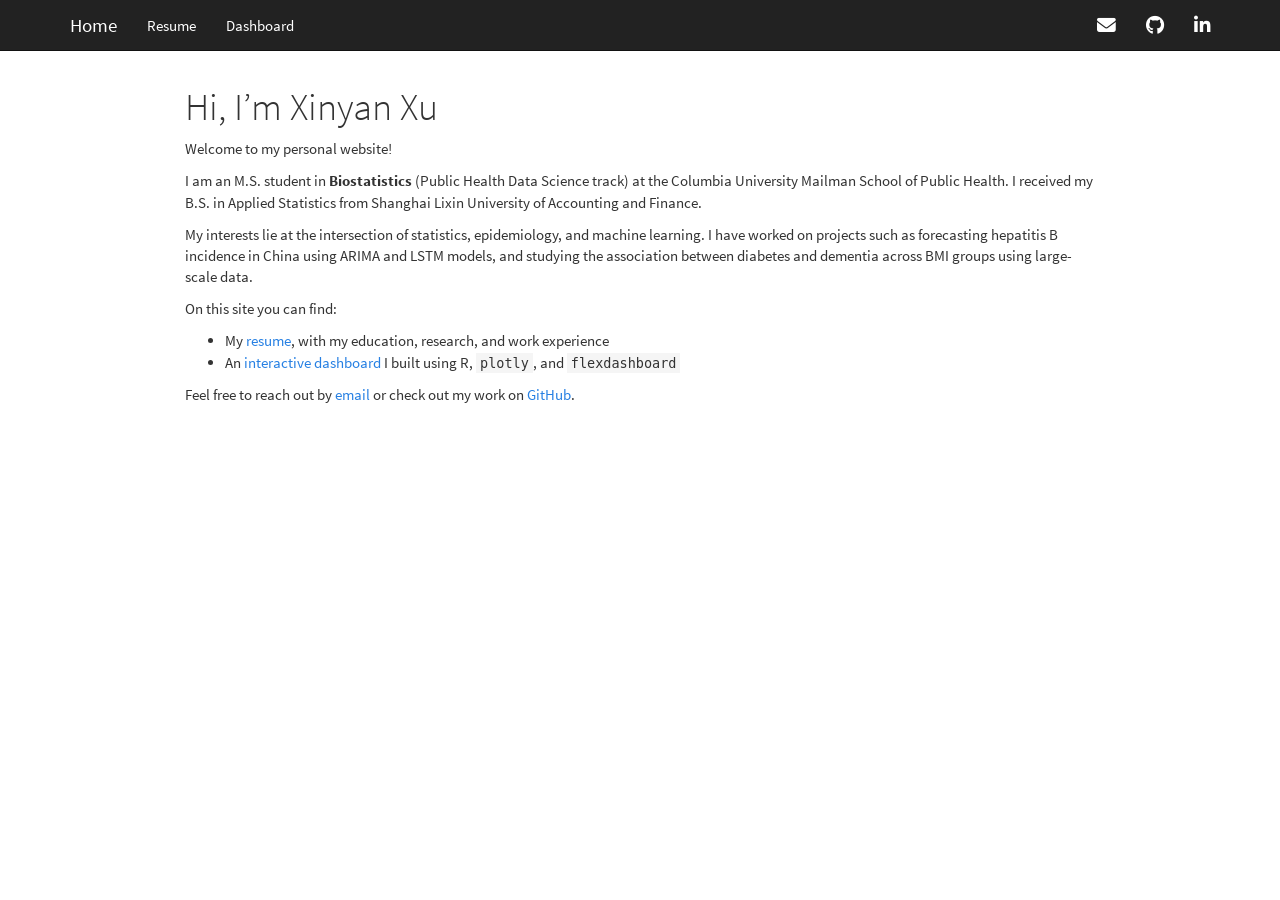
==== index.html @ 8f93cabe "Add resume page and build site" ====
<!DOCTYPE html>

<html>

<head>

<meta charset="utf-8" />
<meta name="generator" content="pandoc" />
<meta http-equiv="X-UA-Compatible" content="IE=EDGE" />




<title>Hi, I’m Xinyan Xu</title>

<script src="site_libs/header-attrs-2.32/header-attrs.js"></script>
<script src="site_libs/jquery-3.6.0/jquery-3.6.0.min.js"></script>
<meta name="viewport" content="width=device-width, initial-scale=1" />
<link href="site_libs/bootstrap-3.3.5/css/cosmo.min.css" rel="stylesheet" />
<script src="site_libs/bootstrap-3.3.5/js/bootstrap.min.js"></script>
<script src="site_libs/bootstrap-3.3.5/shim/html5shiv.min.js"></script>
<script src="site_libs/bootstrap-3.3.5/shim/respond.min.js"></script>
<style>h1 {font-size: 34px;}
       h1.title {font-size: 38px;}
       h2 {font-size: 30px;}
       h3 {font-size: 24px;}
       h4 {font-size: 18px;}
       h5 {font-size: 16px;}
       h6 {font-size: 12px;}
       code {color: inherit; background-color: rgba(0, 0, 0, 0.04);}
       pre:not([class]) { background-color: white }</style>
<script src="site_libs/navigation-1.1/tabsets.js"></script>
<link href="site_libs/highlightjs-9.12.0/default.css" rel="stylesheet" />
<script src="site_libs/highlightjs-9.12.0/highlight.js"></script>
<link href="site_libs/font-awesome-6.5.2/css/all.min.css" rel="stylesheet" />
<link href="site_libs/font-awesome-6.5.2/css/v4-shims.min.css" rel="stylesheet" />

<style type="text/css">
  code{white-space: pre-wrap;}
  span.smallcaps{font-variant: small-caps;}
  span.underline{text-decoration: underline;}
  div.column{display: inline-block; vertical-align: top; width: 50%;}
  div.hanging-indent{margin-left: 1.5em; text-indent: -1.5em;}
  ul.task-list{list-style: none;}
    </style>

<style type="text/css">code{white-space: pre;}</style>
<script type="text/javascript">
if (window.hljs) {
  hljs.configure({languages: []});
  hljs.initHighlightingOnLoad();
  if (document.readyState && document.readyState === "complete") {
    window.setTimeout(function() { hljs.initHighlighting(); }, 0);
  }
}
</script>









<style type = "text/css">
.main-container {
  max-width: 940px;
  margin-left: auto;
  margin-right: auto;
}
img {
  max-width:100%;
}
.tabbed-pane {
  padding-top: 12px;
}
.html-widget {
  margin-bottom: 20px;
}
button.code-folding-btn:focus {
  outline: none;
}
summary {
  display: list-item;
}
details > summary > p:only-child {
  display: inline;
}
pre code {
  padding: 0;
}
</style>


<style type="text/css">
.dropdown-submenu {
  position: relative;
}
.dropdown-submenu>.dropdown-menu {
  top: 0;
  left: 100%;
  margin-top: -6px;
  margin-left: -1px;
  border-radius: 0 6px 6px 6px;
}
.dropdown-submenu:hover>.dropdown-menu {
  display: block;
}
.dropdown-submenu>a:after {
  display: block;
  content: " ";
  float: right;
  width: 0;
  height: 0;
  border-color: transparent;
  border-style: solid;
  border-width: 5px 0 5px 5px;
  border-left-color: #cccccc;
  margin-top: 5px;
  margin-right: -10px;
}
.dropdown-submenu:hover>a:after {
  border-left-color: #adb5bd;
}
.dropdown-submenu.pull-left {
  float: none;
}
.dropdown-submenu.pull-left>.dropdown-menu {
  left: -100%;
  margin-left: 10px;
  border-radius: 6px 0 6px 6px;
}
</style>

<script type="text/javascript">
// manage active state of menu based on current page
$(document).ready(function () {
  // active menu anchor
  href = window.location.pathname
  href = href.substr(href.lastIndexOf('/') + 1)
  if (href === "")
    href = "index.html";
  var menuAnchor = $('a[href="' + href + '"]');

  // mark the anchor link active (and if it's in a dropdown, also mark that active)
  var dropdown = menuAnchor.closest('li.dropdown');
  if (window.bootstrap) { // Bootstrap 4+
    menuAnchor.addClass('active');
    dropdown.find('> .dropdown-toggle').addClass('active');
  } else { // Bootstrap 3
    menuAnchor.parent().addClass('active');
    dropdown.addClass('active');
  }

  // Navbar adjustments
  var navHeight = $(".navbar").first().height() + 15;
  var style = document.createElement('style');
  var pt = "padding-top: " + navHeight + "px; ";
  var mt = "margin-top: -" + navHeight + "px; ";
  var css = "";
  // offset scroll position for anchor links (for fixed navbar)
  for (var i = 1; i <= 6; i++) {
    css += ".section h" + i + "{ " + pt + mt + "}\n";
  }
  style.innerHTML = "body {" + pt + "padding-bottom: 40px; }\n" + css;
  document.head.appendChild(style);
});
</script>

<!-- tabsets -->

<style type="text/css">
.tabset-dropdown > .nav-tabs {
  display: inline-table;
  max-height: 500px;
  min-height: 44px;
  overflow-y: auto;
  border: 1px solid #ddd;
  border-radius: 4px;
}

.tabset-dropdown > .nav-tabs > li.active:before, .tabset-dropdown > .nav-tabs.nav-tabs-open:before {
  content: "\e259";
  font-family: 'Glyphicons Halflings';
  display: inline-block;
  padding: 10px;
  border-right: 1px solid #ddd;
}

.tabset-dropdown > .nav-tabs.nav-tabs-open > li.active:before {
  content: "\e258";
  font-family: 'Glyphicons Halflings';
  border: none;
}

.tabset-dropdown > .nav-tabs > li.active {
  display: block;
}

.tabset-dropdown > .nav-tabs > li > a,
.tabset-dropdown > .nav-tabs > li > a:focus,
.tabset-dropdown > .nav-tabs > li > a:hover {
  border: none;
  display: inline-block;
  border-radius: 4px;
  background-color: transparent;
}

.tabset-dropdown > .nav-tabs.nav-tabs-open > li {
  display: block;
  float: none;
}

.tabset-dropdown > .nav-tabs > li {
  display: none;
}
</style>

<!-- code folding -->




</head>

<body>


<div class="container-fluid main-container">




<div class="navbar navbar-default  navbar-fixed-top" role="navigation">
  <div class="container">
    <div class="navbar-header">
      <button type="button" class="navbar-toggle collapsed" data-toggle="collapse" data-bs-toggle="collapse" data-target="#navbar" data-bs-target="#navbar">
        <span class="icon-bar"></span>
        <span class="icon-bar"></span>
        <span class="icon-bar"></span>
      </button>
      <a class="navbar-brand" href="index.html">Home</a>
    </div>
    <div id="navbar" class="navbar-collapse collapse">
      <ul class="nav navbar-nav">
        <li>
  <a href="resume.html">Resume</a>
</li>
<li>
  <a href="dashboard.html">Dashboard</a>
</li>
      </ul>
      <ul class="nav navbar-nav navbar-right">
        <li>
  <a href="mailto:ava202407@outlook.com">
    <span class="fa fa-envelope fa-lg"></span>
     
  </a>
</li>
<li>
  <a href="https://github.com/Chekila/">
    <span class="fa fa-github fa-lg"></span>
     
  </a>
</li>
<li>
  <a href="https://www.linkedin.com/in/xinyan-xu-9b0156449/">
    <span class="fa fa-linkedin fa-lg"></span>
     
  </a>
</li>
      </ul>
    </div><!--/.nav-collapse -->
  </div><!--/.container -->
</div><!--/.navbar -->

<div id="header">



<h1 class="title toc-ignore">Hi, I’m Xinyan Xu</h1>

</div>


<p>Welcome to my personal website!</p>
<p>I am an M.S. student in <strong>Biostatistics</strong> (Public Health
Data Science track) at the Columbia University Mailman School of Public
Health. I received my B.S. in Applied Statistics from Shanghai Lixin
University of Accounting and Finance.</p>
<p>My interests lie at the intersection of statistics, epidemiology, and
machine learning. I have worked on projects such as forecasting
hepatitis B incidence in China using ARIMA and LSTM models, and studying
the association between diabetes and dementia across BMI groups using
large-scale data.</p>
<p>On this site you can find:</p>
<ul>
<li>My <a href="resume.html">resume</a>, with my education, research,
and work experience</li>
<li>An <a href="dashboard.html">interactive dashboard</a> I built using
R, <code>plotly</code>, and <code>flexdashboard</code></li>
</ul>
<p>Feel free to reach out by <a
href="mailto:ava202407@outlook.com">email</a> or check out my work on <a
href="https://github.com/Chekila">GitHub</a>.</p>




</div>

<script>

// add bootstrap table styles to pandoc tables
function bootstrapStylePandocTables() {
  $('tr.odd').parent('tbody').parent('table').addClass('table table-condensed');
}
$(document).ready(function () {
  bootstrapStylePandocTables();
});


</script>

<!-- tabsets -->

<script>
$(document).ready(function () {
  window.buildTabsets("TOC");
});

$(document).ready(function () {
  $('.tabset-dropdown > .nav-tabs > li').click(function () {
    $(this).parent().toggleClass('nav-tabs-open');
  });
});
</script>

<!-- code folding -->


<!-- dynamically load mathjax for compatibility with self-contained -->
<script>
  (function () {
    var script = document.createElement("script");
    script.type = "text/javascript";
    script.src  = "https://mathjax.rstudio.com/latest/MathJax.js?config=TeX-AMS-MML_HTMLorMML";
    document.getElementsByTagName("head")[0].appendChild(script);
  })();
</script>

</body>
</html>
---- site_libs/bootstrap-3.3.5/css/cosmo.min.css ----
@font-face {
  font-family: 'Source Sans Pro';
  font-style: normal;
  font-weight: 300;
  src: url(fonts/SourceSansProLight.ttf) format('truetype');
}
@font-face {
  font-family: 'Source Sans Pro';
  font-style: normal;
  font-weight: 400;
  src: url(fonts/SourceSansPro.ttf) format('truetype');
}
@font-face {
  font-family: 'Source Sans Pro';
  font-style: normal;
  font-weight: 700;
  src: url(fonts/SourceSansProBold.ttf) format('truetype');
}

/*!
 * bootswatch v3.3.6
 * Homepage: http://bootswatch.com
 * Copyright 2012-2015 Thomas Park
 * Licensed under MIT
 * Based on Bootstrap
*//*!
 * Bootstrap v3.3.6 (http://getbootstrap.com)
 * Copyright 2011-2015 Twitter, Inc.
 * Licensed under MIT (https://github.com/twbs/bootstrap/blob/master/LICENSE)
 *//*! normalize.css v3.0.3 | MIT License | github.com/necolas/normalize.css */html{font-family:sans-serif;-ms-text-size-adjust:100%;-webkit-text-size-adjust:100%}body{margin:0}article,aside,details,figcaption,figure,footer,header,hgroup,main,menu,nav,section,summary{display:block}audio,canvas,progress,video{display:inline-block;vertical-align:baseline}audio:not([controls]){display:none;height:0}[hidden],template{display:none}a{background-color:transparent}a:active,a:hover{outline:0}abbr[title]{border-bottom:1px dotted}b,strong{font-weight:bold}dfn{font-style:italic}h1{font-size:2em;margin:0.67em 0}mark{background:#ff0;color:#000}small{font-size:80%}sub,sup{font-size:75%;line-height:0;position:relative;vertical-align:baseline}sup{top:-0.5em}sub{bottom:-0.25em}img{border:0}svg:not(:root){overflow:hidden}figure{margin:1em 40px}hr{-webkit-box-sizing:content-box;-moz-box-sizing:content-box;box-sizing:content-box;height:0}pre{overflow:auto}code,kbd,pre,samp{font-family:monospace, monospace;font-size:1em}button,input,optgroup,select,textarea{color:inherit;font:inherit;margin:0}button{overflow:visible}button,select{text-transform:none}button,html input[type="button"],input[type="reset"],input[type="submit"]{-webkit-appearance:button;cursor:pointer}button[disabled],html input[disabled]{cursor:default}button::-moz-focus-inner,input::-moz-focus-inner{border:0;padding:0}input{line-height:normal}input[type="checkbox"],input[type="radio"]{-webkit-box-sizing:border-box;-moz-box-sizing:border-box;box-sizing:border-box;padding:0}input[type="number"]::-webkit-inner-spin-button,input[type="number"]::-webkit-outer-spin-button{height:auto}input[type="search"]{-webkit-appearance:textfield;-webkit-box-sizing:content-box;-moz-box-sizing:content-box;box-sizing:content-box}input[type="search"]::-webkit-search-cancel-button,input[type="search"]::-webkit-search-decoration{-webkit-appearance:none}fieldset{border:1px solid #c0c0c0;margin:0 2px;padding:0.35em 0.625em 0.75em}legend{border:0;padding:0}textarea{overflow:auto}optgroup{font-weight:bold}table{border-collapse:collapse;border-spacing:0}td,th{padding:0}/*! Source: https://github.com/h5bp/html5-boilerplate/blob/master/src/css/main.css */@media print{*,*:before,*:after{background:transparent !important;color:#000 !important;-webkit-box-shadow:none !important;box-shadow:none !important;text-shadow:none !important}a,a:visited{text-decoration:underline}a[href]:after{content:" (" attr(href) ")"}abbr[title]:after{content:" (" attr(title) ")"}a[href^="#"]:after,a[href^="javascript:"]:after{content:""}pre,blockquote{border:1px solid #999;page-break-inside:avoid}thead{display:table-header-group}tr,img{page-break-inside:avoid}img{max-width:100% !important}p,h2,h3{orphans:3;widows:3}h2,h3{page-break-after:avoid}.navbar{display:none}.btn>.caret,.dropup>.btn>.caret{border-top-color:#000 !important}.label{border:1px solid #000}.table{border-collapse:collapse !important}.table td,.table th{background-color:#fff !important}.table-bordered th,.table-bordered td{border:1px solid #ddd !important}}@font-face{font-family:'Glyphicons Halflings';src:url('../fonts/glyphicons-halflings-regular.eot');src:url('../fonts/glyphicons-halflings-regular.eot?#iefix') format('embedded-opentype'),url('../fonts/glyphicons-halflings-regular.woff') format('woff'),url('../fonts/glyphicons-halflings-regular.ttf') format('truetype'),url('../fonts/glyphicons-halflings-regular.svg#glyphicons_halflingsregular') format('svg')}.glyphicon{position:relative;top:1px;display:inline-block;font-family:'Glyphicons Halflings';font-style:normal;font-weight:normal;line-height:1;-webkit-font-smoothing:antialiased;-moz-osx-font-smoothing:grayscale}.glyphicon-asterisk:before{content:"\002a"}.glyphicon-plus:before{content:"\002b"}.glyphicon-euro:before,.glyphicon-eur:before{content:"\20ac"}.glyphicon-minus:before{content:"\2212"}.glyphicon-cloud:before{content:"\2601"}.glyphicon-envelope:before{content:"\2709"}.glyphicon-pencil:before{content:"\270f"}.glyphicon-glass:before{content:"\e001"}.glyphicon-music:before{content:"\e002"}.glyphicon-search:before{content:"\e003"}.glyphicon-heart:before{content:"\e005"}.glyphicon-star:before{content:"\e006"}.glyphicon-star-empty:before{content:"\e007"}.glyphicon-user:before{content:"\e008"}.glyphicon-film:before{content:"\e009"}.glyphicon-th-large:before{content:"\e010"}.glyphicon-th:before{content:"\e011"}.glyphicon-th-list:before{content:"\e012"}.glyphicon-ok:before{content:"\e013"}.glyphicon-remove:before{content:"\e014"}.glyphicon-zoom-in:before{content:"\e015"}.glyphicon-zoom-out:before{content:"\e016"}.glyphicon-off:before{content:"\e017"}.glyphicon-signal:before{content:"\e018"}.glyphicon-cog:before{content:"\e019"}.glyphicon-trash:before{content:"\e020"}.glyphicon-home:before{content:"\e021"}.glyphicon-file:before{content:"\e022"}.glyphicon-time:before{content:"\e023"}.glyphicon-road:before{content:"\e024"}.glyphicon-download-alt:before{content:"\e025"}.glyphicon-download:before{content:"\e026"}.glyphicon-upload:before{content:"\e027"}.glyphicon-inbox:before{content:"\e028"}.glyphicon-play-circle:before{content:"\e029"}.glyphicon-repeat:before{content:"\e030"}.glyphicon-refresh:before{content:"\e031"}.glyphicon-list-alt:before{content:"\e032"}.glyphicon-lock:before{content:"\e033"}.glyphicon-flag:before{content:"\e034"}.glyphicon-headphones:before{content:"\e035"}.glyphicon-volume-off:before{content:"\e036"}.glyphicon-volume-down:before{content:"\e037"}.glyphicon-volume-up:before{content:"\e038"}.glyphicon-qrcode:before{content:"\e039"}.glyphicon-barcode:before{content:"\e040"}.glyphicon-tag:before{content:"\e041"}.glyphicon-tags:before{content:"\e042"}.glyphicon-book:before{content:"\e043"}.glyphicon-bookmark:before{content:"\e044"}.glyphicon-print:before{content:"\e045"}.glyphicon-camera:before{content:"\e046"}.glyphicon-font:before{content:"\e047"}.glyphicon-bold:before{content:"\e048"}.glyphicon-italic:before{content:"\e049"}.glyphicon-text-height:before{content:"\e050"}.glyphicon-text-width:before{content:"\e051"}.glyphicon-align-left:before{content:"\e052"}.glyphicon-align-center:before{content:"\e053"}.glyphicon-align-right:before{content:"\e054"}.glyphicon-align-justify:before{content:"\e055"}.glyphicon-list:before{content:"\e056"}.glyphicon-indent-left:before{content:"\e057"}.glyphicon-indent-right:before{content:"\e058"}.glyphicon-facetime-video:before{content:"\e059"}.glyphicon-picture:before{content:"\e060"}.glyphicon-map-marker:before{content:"\e062"}.glyphicon-adjust:before{content:"\e063"}.glyphicon-tint:before{content:"\e064"}.glyphicon-edit:before{content:"\e065"}.glyphicon-share:before{content:"\e066"}.glyphicon-check:before{content:"\e067"}.glyphicon-move:before{content:"\e068"}.glyphicon-step-backward:before{content:"\e069"}.glyphicon-fast-backward:before{content:"\e070"}.glyphicon-backward:before{content:"\e071"}.glyphicon-play:before{content:"\e072"}.glyphicon-pause:before{content:"\e073"}.glyphicon-stop:before{content:"\e074"}.glyphicon-forward:before{content:"\e075"}.glyphicon-fast-forward:before{content:"\e076"}.glyphicon-step-forward:before{content:"\e077"}.glyphicon-eject:before{content:"\e078"}.glyphicon-chevron-left:before{content:"\e079"}.glyphicon-chevron-right:before{content:"\e080"}.glyphicon-plus-sign:before{content:"\e081"}.glyphicon-minus-sign:before{content:"\e082"}.glyphicon-remove-sign:before{content:"\e083"}.glyphicon-ok-sign:before{content:"\e084"}.glyphicon-question-sign:before{content:"\e085"}.glyphicon-info-sign:before{content:"\e086"}.glyphicon-screenshot:before{content:"\e087"}.glyphicon-remove-circle:before{content:"\e088"}.glyphicon-ok-circle:before{content:"\e089"}.glyphicon-ban-circle:before{content:"\e090"}.glyphicon-arrow-left:before{content:"\e091"}.glyphicon-arrow-right:before{content:"\e092"}.glyphicon-arrow-up:before{content:"\e093"}.glyphicon-arrow-down:before{content:"\e094"}.glyphicon-share-alt:before{content:"\e095"}.glyphicon-resize-full:before{content:"\e096"}.glyphicon-resize-small:before{content:"\e097"}.glyphicon-exclamation-sign:before{content:"\e101"}.glyphicon-gift:before{content:"\e102"}.glyphicon-leaf:before{content:"\e103"}.glyphicon-fire:before{content:"\e104"}.glyphicon-eye-open:before{content:"\e105"}.glyphicon-eye-close:before{content:"\e106"}.glyphicon-warning-sign:before{content:"\e107"}.glyphicon-plane:before{content:"\e108"}.glyphicon-calendar:before{content:"\e109"}.glyphicon-random:before{content:"\e110"}.glyphicon-comment:before{content:"\e111"}.glyphicon-magnet:before{content:"\e112"}.glyphicon-chevron-up:before{content:"\e113"}.glyphicon-chevron-down:before{content:"\e114"}.glyphicon-retweet:before{content:"\e115"}.glyphicon-shopping-cart:before{content:"\e116"}.glyphicon-folder-close:before{content:"\e117"}.glyphicon-folder-open:before{content:"\e118"}.glyphicon-resize-vertical:before{content:"\e119"}.glyphicon-resize-horizontal:before{content:"\e120"}.glyphicon-hdd:before{content:"\e121"}.glyphicon-bullhorn:before{content:"\e122"}.glyphicon-bell:before{content:"\e123"}.glyphicon-certificate:before{content:"\e124"}.glyphicon-thumbs-up:before{content:"\e125"}.glyphicon-thumbs-down:before{content:"\e126"}.glyphicon-hand-right:before{content:"\e127"}.glyphicon-hand-left:before{content:"\e128"}.glyphicon-hand-up:before{content:"\e129"}.glyphicon-hand-down:before{content:"\e130"}.glyphicon-circle-arrow-right:before{content:"\e131"}.glyphicon-circle-arrow-left:before{content:"\e132"}.glyphicon-circle-arrow-up:before{content:"\e133"}.glyphicon-circle-arrow-down:before{content:"\e134"}.glyphicon-globe:before{content:"\e135"}.glyphicon-wrench:before{content:"\e136"}.glyphicon-tasks:before{content:"\e137"}.glyphicon-filter:before{content:"\e138"}.glyphicon-briefcase:before{content:"\e139"}.glyphicon-fullscreen:before{content:"\e140"}.glyphicon-dashboard:before{content:"\e141"}.glyphicon-paperclip:before{content:"\e142"}.glyphicon-heart-empty:before{content:"\e143"}.glyphicon-link:before{content:"\e144"}.glyphicon-phone:before{content:"\e145"}.glyphicon-pushpin:before{content:"\e146"}.glyphicon-usd:before{content:"\e148"}.glyphicon-gbp:before{content:"\e149"}.glyphicon-sort:before{content:"\e150"}.glyphicon-sort-by-alphabet:before{content:"\e151"}.glyphicon-sort-by-alphabet-alt:before{content:"\e152"}.glyphicon-sort-by-order:before{content:"\e153"}.glyphicon-sort-by-order-alt:before{content:"\e154"}.glyphicon-sort-by-attributes:before{content:"\e155"}.glyphicon-sort-by-attributes-alt:before{content:"\e156"}.glyphicon-unchecked:before{content:"\e157"}.glyphicon-expand:before{content:"\e158"}.glyphicon-collapse-down:before{content:"\e159"}.glyphicon-collapse-up:before{content:"\e160"}.glyphicon-log-in:before{content:"\e161"}.glyphicon-flash:before{content:"\e162"}.glyphicon-log-out:before{content:"\e163"}.glyphicon-new-window:before{content:"\e164"}.glyphicon-record:before{content:"\e165"}.glyphicon-save:before{content:"\e166"}.glyphicon-open:before{content:"\e167"}.glyphicon-saved:before{content:"\e168"}.glyphicon-import:before{content:"\e169"}.glyphicon-export:before{content:"\e170"}.glyphicon-send:before{content:"\e171"}.glyphicon-floppy-disk:before{content:"\e172"}.glyphicon-floppy-saved:before{content:"\e173"}.glyphicon-floppy-remove:before{content:"\e174"}.glyphicon-floppy-save:before{content:"\e175"}.glyphicon-floppy-open:before{content:"\e176"}.glyphicon-credit-card:before{content:"\e177"}.glyphicon-transfer:before{content:"\e178"}.glyphicon-cutlery:before{content:"\e179"}.glyphicon-header:before{content:"\e180"}.glyphicon-compressed:before{content:"\e181"}.glyphicon-earphone:before{content:"\e182"}.glyphicon-phone-alt:before{content:"\e183"}.glyphicon-tower:before{content:"\e184"}.glyphicon-stats:before{content:"\e185"}.glyphicon-sd-video:before{content:"\e186"}.glyphicon-hd-video:before{content:"\e187"}.glyphicon-subtitles:before{content:"\e188"}.glyphicon-sound-stereo:before{content:"\e189"}.glyphicon-sound-dolby:before{content:"\e190"}.glyphicon-sound-5-1:before{content:"\e191"}.glyphicon-sound-6-1:before{content:"\e192"}.glyphicon-sound-7-1:before{content:"\e193"}.glyphicon-copyright-mark:before{content:"\e194"}.glyphicon-registration-mark:before{content:"\e195"}.glyphicon-cloud-download:before{content:"\e197"}.glyphicon-cloud-upload:before{content:"\e198"}.glyphicon-tree-conifer:before{content:"\e199"}.glyphicon-tree-deciduous:before{content:"\e200"}.glyphicon-cd:before{content:"\e201"}.glyphicon-save-file:before{content:"\e202"}.glyphicon-open-file:before{content:"\e203"}.glyphicon-level-up:before{content:"\e204"}.glyphicon-copy:before{content:"\e205"}.glyphicon-paste:before{content:"\e206"}.glyphicon-alert:before{content:"\e209"}.glyphicon-equalizer:before{content:"\e210"}.glyphicon-king:before{content:"\e211"}.glyphicon-queen:before{content:"\e212"}.glyphicon-pawn:before{content:"\e213"}.glyphicon-bishop:before{content:"\e214"}.glyphicon-knight:before{content:"\e215"}.glyphicon-baby-formula:before{content:"\e216"}.glyphicon-tent:before{content:"\26fa"}.glyphicon-blackboard:before{content:"\e218"}.glyphicon-bed:before{content:"\e219"}.glyphicon-apple:before{content:"\f8ff"}.glyphicon-erase:before{content:"\e221"}.glyphicon-hourglass:before{content:"\231b"}.glyphicon-lamp:before{content:"\e223"}.glyphicon-duplicate:before{content:"\e224"}.glyphicon-piggy-bank:before{content:"\e225"}.glyphicon-scissors:before{content:"\e226"}.glyphicon-bitcoin:before{content:"\e227"}.glyphicon-btc:before{content:"\e227"}.glyphicon-xbt:before{content:"\e227"}.glyphicon-yen:before{content:"\00a5"}.glyphicon-jpy:before{content:"\00a5"}.glyphicon-ruble:before{content:"\20bd"}.glyphicon-rub:before{content:"\20bd"}.glyphicon-scale:before{content:"\e230"}.glyphicon-ice-lolly:before{content:"\e231"}.glyphicon-ice-lolly-tasted:before{content:"\e232"}.glyphicon-education:before{content:"\e233"}.glyphicon-option-horizontal:before{content:"\e234"}.glyphicon-option-vertical:before{content:"\e235"}.glyphicon-menu-hamburger:before{content:"\e236"}.glyphicon-modal-window:before{content:"\e237"}.glyphicon-oil:before{content:"\e238"}.glyphicon-grain:before{content:"\e239"}.glyphicon-sunglasses:before{content:"\e240"}.glyphicon-text-size:before{content:"\e241"}.glyphicon-text-color:before{content:"\e242"}.glyphicon-text-background:before{content:"\e243"}.glyphicon-object-align-top:before{content:"\e244"}.glyphicon-object-align-bottom:before{content:"\e245"}.glyphicon-object-align-horizontal:before{content:"\e246"}.glyphicon-object-align-left:before{content:"\e247"}.glyphicon-object-align-vertical:before{content:"\e248"}.glyphicon-object-align-right:before{content:"\e249"}.glyphicon-triangle-right:before{content:"\e250"}.glyphicon-triangle-left:before{content:"\e251"}.glyphicon-triangle-bottom:before{content:"\e252"}.glyphicon-triangle-top:before{content:"\e253"}.glyphicon-console:before{content:"\e254"}.glyphicon-superscript:before{content:"\e255"}.glyphicon-subscript:before{content:"\e256"}.glyphicon-menu-left:before{content:"\e257"}.glyphicon-menu-right:before{content:"\e258"}.glyphicon-menu-down:before{content:"\e259"}.glyphicon-menu-up:before{content:"\e260"}*{-webkit-box-sizing:border-box;-moz-box-sizing:border-box;box-sizing:border-box}*:before,*:after{-webkit-box-sizing:border-box;-moz-box-sizing:border-box;box-sizing:border-box}html{font-size:10px;-webkit-tap-highlight-color:rgba(0,0,0,0)}body{font-family:"Source Sans Pro",Calibri,Candara,Arial,sans-serif;font-size:15px;line-height:1.42857143;color:#333333;background-color:#ffffff}input,button,select,textarea{font-family:inherit;font-size:inherit;line-height:inherit}a{color:#2780e3;text-decoration:none}a:hover,a:focus{color:#165ba8;text-decoration:underline}a:focus{outline:thin dotted;outline:5px auto -webkit-focus-ring-color;outline-offset:-2px}figure{margin:0}img{vertical-align:middle}.img-responsive,.thumbnail>img,.thumbnail a>img,.carousel-inner>.item>img,.carousel-inner>.item>a>img{display:block;max-width:100%;height:auto}.img-rounded{border-radius:0}.img-thumbnail{padding:4px;line-height:1.42857143;background-color:#ffffff;border:1px solid #dddddd;border-radius:0;-webkit-transition:all .2s ease-in-out;-o-transition:all .2s ease-in-out;transition:all .2s ease-in-out;display:inline-block;max-width:100%;height:auto}.img-circle{border-radius:50%}hr{margin-top:21px;margin-bottom:21px;border:0;border-top:1px solid #e6e6e6}.sr-only{position:absolute;width:1px;height:1px;margin:-1px;padding:0;overflow:hidden;clip:rect(0, 0, 0, 0);border:0}.sr-only-focusable:active,.sr-only-focusable:focus{position:static;width:auto;height:auto;margin:0;overflow:visible;clip:auto}[role="button"]{cursor:pointer}h1,h2,h3,h4,h5,h6,.h1,.h2,.h3,.h4,.h5,.h6{font-family:"Source Sans Pro",Calibri,Candara,Arial,sans-serif;font-weight:300;line-height:1.1;color:inherit}h1 small,h2 small,h3 small,h4 small,h5 small,h6 small,.h1 small,.h2 small,.h3 small,.h4 small,.h5 small,.h6 small,h1 .small,h2 .small,h3 .small,h4 .small,h5 .small,h6 .small,.h1 .small,.h2 .small,.h3 .small,.h4 .small,.h5 .small,.h6 .small{font-weight:normal;line-height:1;color:#999999}h1,.h1,h2,.h2,h3,.h3{margin-top:21px;margin-bottom:10.5px}h1 small,.h1 small,h2 small,.h2 small,h3 small,.h3 small,h1 .small,.h1 .small,h2 .small,.h2 .small,h3 .small,.h3 .small{font-size:65%}h4,.h4,h5,.h5,h6,.h6{margin-top:10.5px;margin-bottom:10.5px}h4 small,.h4 small,h5 small,.h5 small,h6 small,.h6 small,h4 .small,.h4 .small,h5 .small,.h5 .small,h6 .small,.h6 .small{font-size:75%}h1,.h1{font-size:39px}h2,.h2{font-size:32px}h3,.h3{font-size:26px}h4,.h4{font-size:19px}h5,.h5{font-size:15px}h6,.h6{font-size:13px}p{margin:0 0 10.5px}.lead{margin-bottom:21px;font-size:17px;font-weight:300;line-height:1.4}@media (min-width:768px){.lead{font-size:22.5px}}small,.small{font-size:86%}mark,.mark{background-color:#ff7518;padding:.2em}.text-left{text-align:left}.text-right{text-align:right}.text-center{text-align:center}.text-justify{text-align:justify}.text-nowrap{white-space:nowrap}.text-lowercase{text-transform:lowercase}.text-uppercase{text-transform:uppercase}.text-capitalize{text-transform:capitalize}.text-muted{color:#999999}.text-primary{color:#2780e3}a.text-primary:hover,a.text-primary:focus{color:#1967be}.text-success{color:#ffffff}a.text-success:hover,a.text-success:focus{color:#e6e6e6}.text-info{color:#ffffff}a.text-info:hover,a.text-info:focus{color:#e6e6e6}.text-warning{color:#ffffff}a.text-warning:hover,a.text-warning:focus{color:#e6e6e6}.text-danger{color:#ffffff}a.text-danger:hover,a.text-danger:focus{color:#e6e6e6}.bg-primary{color:#fff;background-color:#2780e3}a.bg-primary:hover,a.bg-primary:focus{background-color:#1967be}.bg-success{background-color:#3fb618}a.bg-success:hover,a.bg-success:focus{background-color:#2f8912}.bg-info{background-color:#9954bb}a.bg-info:hover,a.bg-info:focus{background-color:#7e3f9d}.bg-warning{background-color:#ff7518}a.bg-warning:hover,a.bg-warning:focus{background-color:#e45c00}.bg-danger{background-color:#ff0039}a.bg-danger:hover,a.bg-danger:focus{background-color:#cc002e}.page-header{padding-bottom:9.5px;margin:42px 0 21px;border-bottom:1px solid #e6e6e6}ul,ol{margin-top:0;margin-bottom:10.5px}ul ul,ol ul,ul ol,ol ol{margin-bottom:0}.list-unstyled{padding-left:0;list-style:none}.list-inline{padding-left:0;list-style:none;margin-left:-5px}.list-inline>li{display:inline-block;padding-left:5px;padding-right:5px}dl{margin-top:0;margin-bottom:21px}dt,dd{line-height:1.42857143}dt{font-weight:bold}dd{margin-left:0}@media (min-width:768px){.dl-horizontal dt{float:left;width:160px;clear:left;text-align:right;overflow:hidden;text-overflow:ellipsis;white-space:nowrap}.dl-horizontal dd{margin-left:180px}}abbr[title],abbr[data-original-title]{cursor:help;border-bottom:1px dotted #999999}.initialism{font-size:90%;text-transform:uppercase}blockquote{padding:10.5px 21px;margin:0 0 21px;font-size:18.75px;border-left:5px solid #e6e6e6}blockquote p:last-child,blockquote ul:last-child,blockquote ol:last-child{margin-bottom:0}blockquote footer,blockquote small,blockquote .small{display:block;font-size:80%;line-height:1.42857143;color:#999999}blockquote footer:before,blockquote small:before,blockquote .small:before{content:'\2014 \00A0'}.blockquote-reverse,blockquote.pull-right{padding-right:15px;padding-left:0;border-right:5px solid #e6e6e6;border-left:0;text-align:right}.blockquote-reverse footer:before,blockquote.pull-right footer:before,.blockquote-reverse small:before,blockquote.pull-right small:before,.blockquote-reverse .small:before,blockquote.pull-right .small:before{content:''}.blockquote-reverse footer:after,blockquote.pull-right footer:after,.blockquote-reverse small:after,blockquote.pull-right small:after,.blockquote-reverse .small:after,blockquote.pull-right .small:after{content:'\00A0 \2014'}address{margin-bottom:21px;font-style:normal;line-height:1.42857143}code,kbd,pre,samp{font-family:monospace}code{padding:2px 4px;font-size:90%;color:#c7254e;background-color:#f9f2f4;border-radius:0}kbd{padding:2px 4px;font-size:90%;color:#ffffff;background-color:#333333;border-radius:0;-webkit-box-shadow:inset 0 -1px 0 rgba(0,0,0,0.25);box-shadow:inset 0 -1px 0 rgba(0,0,0,0.25)}kbd kbd{padding:0;font-size:100%;font-weight:bold;-webkit-box-shadow:none;box-shadow:none}pre{display:block;padding:10px;margin:0 0 10.5px;font-size:14px;line-height:1.42857143;word-break:break-all;word-wrap:break-word;color:#333333;background-color:#f5f5f5;border:1px solid #cccccc;border-radius:0}pre code{padding:0;font-size:inherit;color:inherit;white-space:pre-wrap;background-color:transparent;border-radius:0}.pre-scrollable{max-height:340px;overflow-y:scroll}.container{margin-right:auto;margin-left:auto;padding-left:15px;padding-right:15px}@media (min-width:768px){.container{width:750px}}@media (min-width:992px){.container{width:970px}}@media (min-width:1200px){.container{width:1170px}}.container-fluid{margin-right:auto;margin-left:auto;padding-left:15px;padding-right:15px}.row{margin-left:-15px;margin-right:-15px}.col-xs-1,.col-sm-1,.col-md-1,.col-lg-1,.col-xs-2,.col-sm-2,.col-md-2,.col-lg-2,.col-xs-3,.col-sm-3,.col-md-3,.col-lg-3,.col-xs-4,.col-sm-4,.col-md-4,.col-lg-4,.col-xs-5,.col-sm-5,.col-md-5,.col-lg-5,.col-xs-6,.col-sm-6,.col-md-6,.col-lg-6,.col-xs-7,.col-sm-7,.col-md-7,.col-lg-7,.col-xs-8,.col-sm-8,.col-md-8,.col-lg-8,.col-xs-9,.col-sm-9,.col-md-9,.col-lg-9,.col-xs-10,.col-sm-10,.col-md-10,.col-lg-10,.col-xs-11,.col-sm-11,.col-md-11,.col-lg-11,.col-xs-12,.col-sm-12,.col-md-12,.col-lg-12{position:relative;min-height:1px;padding-left:15px;padding-right:15px}.col-xs-1,.col-xs-2,.col-xs-3,.col-xs-4,.col-xs-5,.col-xs-6,.col-xs-7,.col-xs-8,.col-xs-9,.col-xs-10,.col-xs-11,.col-xs-12{float:left}.col-xs-12{width:100%}.col-xs-11{width:91.66666667%}.col-xs-10{width:83.33333333%}.col-xs-9{width:75%}.col-xs-8{width:66.66666667%}.col-xs-7{width:58.33333333%}.col-xs-6{width:50%}.col-xs-5{width:41.66666667%}.col-xs-4{width:33.33333333%}.col-xs-3{width:25%}.col-xs-2{width:16.66666667%}.col-xs-1{width:8.33333333%}.col-xs-pull-12{right:100%}.col-xs-pull-11{right:91.66666667%}.col-xs-pull-10{right:83.33333333%}.col-xs-pull-9{right:75%}.col-xs-pull-8{right:66.66666667%}.col-xs-pull-7{right:58.33333333%}.col-xs-pull-6{right:50%}.col-xs-pull-5{right:41.66666667%}.col-xs-pull-4{right:33.33333333%}.col-xs-pull-3{right:25%}.col-xs-pull-2{right:16.66666667%}.col-xs-pull-1{right:8.33333333%}.col-xs-pull-0{right:auto}.col-xs-push-12{left:100%}.col-xs-push-11{left:91.66666667%}.col-xs-push-10{left:83.33333333%}.col-xs-push-9{left:75%}.col-xs-push-8{left:66.66666667%}.col-xs-push-7{left:58.33333333%}.col-xs-push-6{left:50%}.col-xs-push-5{left:41.66666667%}.col-xs-push-4{left:33.33333333%}.col-xs-push-3{left:25%}.col-xs-push-2{left:16.66666667%}.col-xs-push-1{left:8.33333333%}.col-xs-push-0{left:auto}.col-xs-offset-12{margin-left:100%}.col-xs-offset-11{margin-left:91.66666667%}.col-xs-offset-10{margin-left:83.33333333%}.col-xs-offset-9{margin-left:75%}.col-xs-offset-8{margin-left:66.66666667%}.col-xs-offset-7{margin-left:58.33333333%}.col-xs-offset-6{margin-left:50%}.col-xs-offset-5{margin-left:41.66666667%}.col-xs-offset-4{margin-left:33.33333333%}.col-xs-offset-3{margin-left:25%}.col-xs-offset-2{margin-left:16.66666667%}.col-xs-offset-1{margin-left:8.33333333%}.col-xs-offset-0{margin-left:0%}@media (min-width:768px){.col-sm-1,.col-sm-2,.col-sm-3,.col-sm-4,.col-sm-5,.col-sm-6,.col-sm-7,.col-sm-8,.col-sm-9,.col-sm-10,.col-sm-11,.col-sm-12{float:left}.col-sm-12{width:100%}.col-sm-11{width:91.66666667%}.col-sm-10{width:83.33333333%}.col-sm-9{width:75%}.col-sm-8{width:66.66666667%}.col-sm-7{width:58.33333333%}.col-sm-6{width:50%}.col-sm-5{width:41.66666667%}.col-sm-4{width:33.33333333%}.col-sm-3{width:25%}.col-sm-2{width:16.66666667%}.col-sm-1{width:8.33333333%}.col-sm-pull-12{right:100%}.col-sm-pull-11{right:91.66666667%}.col-sm-pull-10{right:83.33333333%}.col-sm-pull-9{right:75%}.col-sm-pull-8{right:66.66666667%}.col-sm-pull-7{right:58.33333333%}.col-sm-pull-6{right:50%}.col-sm-pull-5{right:41.66666667%}.col-sm-pull-4{right:33.33333333%}.col-sm-pull-3{right:25%}.col-sm-pull-2{right:16.66666667%}.col-sm-pull-1{right:8.33333333%}.col-sm-pull-0{right:auto}.col-sm-push-12{left:100%}.col-sm-push-11{left:91.66666667%}.col-sm-push-10{left:83.33333333%}.col-sm-push-9{left:75%}.col-sm-push-8{left:66.66666667%}.col-sm-push-7{left:58.33333333%}.col-sm-push-6{left:50%}.col-sm-push-5{left:41.66666667%}.col-sm-push-4{left:33.33333333%}.col-sm-push-3{left:25%}.col-sm-push-2{left:16.66666667%}.col-sm-push-1{left:8.33333333%}.col-sm-push-0{left:auto}.col-sm-offset-12{margin-left:100%}.col-sm-offset-11{margin-left:91.66666667%}.col-sm-offset-10{margin-left:83.33333333%}.col-sm-offset-9{margin-left:75%}.col-sm-offset-8{margin-left:66.66666667%}.col-sm-offset-7{margin-left:58.33333333%}.col-sm-offset-6{margin-left:50%}.col-sm-offset-5{margin-left:41.66666667%}.col-sm-offset-4{margin-left:33.33333333%}.col-sm-offset-3{margin-left:25%}.col-sm-offset-2{margin-left:16.66666667%}.col-sm-offset-1{margin-left:8.33333333%}.col-sm-offset-0{margin-left:0%}}@media (min-width:992px){.col-md-1,.col-md-2,.col-md-3,.col-md-4,.col-md-5,.col-md-6,.col-md-7,.col-md-8,.col-md-9,.col-md-10,.col-md-11,.col-md-12{float:left}.col-md-12{width:100%}.col-md-11{width:91.66666667%}.col-md-10{width:83.33333333%}.col-md-9{width:75%}.col-md-8{width:66.66666667%}.col-md-7{width:58.33333333%}.col-md-6{width:50%}.col-md-5{width:41.66666667%}.col-md-4{width:33.33333333%}.col-md-3{width:25%}.col-md-2{width:16.66666667%}.col-md-1{width:8.33333333%}.col-md-pull-12{right:100%}.col-md-pull-11{right:91.66666667%}.col-md-pull-10{right:83.33333333%}.col-md-pull-9{right:75%}.col-md-pull-8{right:66.66666667%}.col-md-pull-7{right:58.33333333%}.col-md-pull-6{right:50%}.col-md-pull-5{right:41.66666667%}.col-md-pull-4{right:33.33333333%}.col-md-pull-3{right:25%}.col-md-pull-2{right:16.66666667%}.col-md-pull-1{right:8.33333333%}.col-md-pull-0{right:auto}.col-md-push-12{left:100%}.col-md-push-11{left:91.66666667%}.col-md-push-10{left:83.33333333%}.col-md-push-9{left:75%}.col-md-push-8{left:66.66666667%}.col-md-push-7{left:58.33333333%}.col-md-push-6{left:50%}.col-md-push-5{left:41.66666667%}.col-md-push-4{left:33.33333333%}.col-md-push-3{left:25%}.col-md-push-2{left:16.66666667%}.col-md-push-1{left:8.33333333%}.col-md-push-0{left:auto}.col-md-offset-12{margin-left:100%}.col-md-offset-11{margin-left:91.66666667%}.col-md-offset-10{margin-left:83.33333333%}.col-md-offset-9{margin-left:75%}.col-md-offset-8{margin-left:66.66666667%}.col-md-offset-7{margin-left:58.33333333%}.col-md-offset-6{margin-left:50%}.col-md-offset-5{margin-left:41.66666667%}.col-md-offset-4{margin-left:33.33333333%}.col-md-offset-3{margin-left:25%}.col-md-offset-2{margin-left:16.66666667%}.col-md-offset-1{margin-left:8.33333333%}.col-md-offset-0{margin-left:0%}}@media (min-width:1200px){.col-lg-1,.col-lg-2,.col-lg-3,.col-lg-4,.col-lg-5,.col-lg-6,.col-lg-7,.col-lg-8,.col-lg-9,.col-lg-10,.col-lg-11,.col-lg-12{float:left}.col-lg-12{width:100%}.col-lg-11{width:91.66666667%}.col-lg-10{width:83.33333333%}.col-lg-9{width:75%}.col-lg-8{width:66.66666667%}.col-lg-7{width:58.33333333%}.col-lg-6{width:50%}.col-lg-5{width:41.66666667%}.col-lg-4{width:33.33333333%}.col-lg-3{width:25%}.col-lg-2{width:16.66666667%}.col-lg-1{width:8.33333333%}.col-lg-pull-12{right:100%}.col-lg-pull-11{right:91.66666667%}.col-lg-pull-10{right:83.33333333%}.col-lg-pull-9{right:75%}.col-lg-pull-8{right:66.66666667%}.col-lg-pull-7{right:58.33333333%}.col-lg-pull-6{right:50%}.col-lg-pull-5{right:41.66666667%}.col-lg-pull-4{right:33.33333333%}.col-lg-pull-3{right:25%}.col-lg-pull-2{right:16.66666667%}.col-lg-pull-1{right:8.33333333%}.col-lg-pull-0{right:auto}.col-lg-push-12{left:100%}.col-lg-push-11{left:91.66666667%}.col-lg-push-10{left:83.33333333%}.col-lg-push-9{left:75%}.col-lg-push-8{left:66.66666667%}.col-lg-push-7{left:58.33333333%}.col-lg-push-6{left:50%}.col-lg-push-5{left:41.66666667%}.col-lg-push-4{left:33.33333333%}.col-lg-push-3{left:25%}.col-lg-push-2{left:16.66666667%}.col-lg-push-1{left:8.33333333%}.col-lg-push-0{left:auto}.col-lg-offset-12{margin-left:100%}.col-lg-offset-11{margin-left:91.66666667%}.col-lg-offset-10{margin-left:83.33333333%}.col-lg-offset-9{margin-left:75%}.col-lg-offset-8{margin-left:66.66666667%}.col-lg-offset-7{margin-left:58.33333333%}.col-lg-offset-6{margin-left:50%}.col-lg-offset-5{margin-left:41.66666667%}.col-lg-offset-4{margin-left:33.33333333%}.col-lg-offset-3{margin-left:25%}.col-lg-offset-2{margin-left:16.66666667%}.col-lg-offset-1{margin-left:8.33333333%}.col-lg-offset-0{margin-left:0%}}table{background-color:transparent}caption{padding-top:8px;padding-bottom:8px;color:#999999;text-align:left}th{}.table{width:100%;max-width:100%;margin-bottom:21px}.table>thead>tr>th,.table>tbody>tr>th,.table>tfoot>tr>th,.table>thead>tr>td,.table>tbody>tr>td,.table>tfoot>tr>td{padding:8px;line-height:1.42857143;vertical-align:top;border-top:1px solid #dddddd}.table>thead>tr>th{vertical-align:bottom;border-bottom:2px solid #dddddd}.table>caption+thead>tr:first-child>th,.table>colgroup+thead>tr:first-child>th,.table>thead:first-child>tr:first-child>th,.table>caption+thead>tr:first-child>td,.table>colgroup+thead>tr:first-child>td,.table>thead:first-child>tr:first-child>td{border-top:0}.table>tbody+tbody{border-top:2px solid #dddddd}.table .table{background-color:#ffffff}.table-condensed>thead>tr>th,.table-condensed>tbody>tr>th,.table-condensed>tfoot>tr>th,.table-condensed>thead>tr>td,.table-condensed>tbody>tr>td,.table-condensed>tfoot>tr>td{padding:5px}.table-bordered{border:1px solid #dddddd}.table-bordered>thead>tr>th,.table-bordered>tbody>tr>th,.table-bordered>tfoot>tr>th,.table-bordered>thead>tr>td,.table-bordered>tbody>tr>td,.table-bordered>tfoot>tr>td{border:1px solid #dddddd}.table-bordered>thead>tr>th,.table-bordered>thead>tr>td{border-bottom-width:2px}.table-striped>tbody>tr:nth-of-type(odd){background-color:#f9f9f9}.table-hover>tbody>tr:hover{background-color:#f5f5f5}table col[class*="col-"]{position:static;float:none;display:table-column}table td[class*="col-"],table th[class*="col-"]{position:static;float:none;display:table-cell}.table>thead>tr>td.active,.table>tbody>tr>td.active,.table>tfoot>tr>td.active,.table>thead>tr>th.active,.table>tbody>tr>th.active,.table>tfoot>tr>th.active,.table>thead>tr.active>td,.table>tbody>tr.active>td,.table>tfoot>tr.active>td,.table>thead>tr.active>th,.table>tbody>tr.active>th,.table>tfoot>tr.active>th{background-color:#f5f5f5}.table-hover>tbody>tr>td.active:hover,.table-hover>tbody>tr>th.active:hover,.table-hover>tbody>tr.active:hover>td,.table-hover>tbody>tr:hover>.active,.table-hover>tbody>tr.active:hover>th{background-color:#e8e8e8}.table>thead>tr>td.success,.table>tbody>tr>td.success,.table>tfoot>tr>td.success,.table>thead>tr>th.success,.table>tbody>tr>th.success,.table>tfoot>tr>th.success,.table>thead>tr.success>td,.table>tbody>tr.success>td,.table>tfoot>tr.success>td,.table>thead>tr.success>th,.table>tbody>tr.success>th,.table>tfoot>tr.success>th{background-color:#3fb618}.table-hover>tbody>tr>td.success:hover,.table-hover>tbody>tr>th.success:hover,.table-hover>tbody>tr.success:hover>td,.table-hover>tbody>tr:hover>.success,.table-hover>tbody>tr.success:hover>th{background-color:#379f15}.table>thead>tr>td.info,.table>tbody>tr>td.info,.table>tfoot>tr>td.info,.table>thead>tr>th.info,.table>tbody>tr>th.info,.table>tfoot>tr>th.info,.table>thead>tr.info>td,.table>tbody>tr.info>td,.table>tfoot>tr.info>td,.table>thead>tr.info>th,.table>tbody>tr.info>th,.table>tfoot>tr.info>th{background-color:#9954bb}.table-hover>tbody>tr>td.info:hover,.table-hover>tbody>tr>th.info:hover,.table-hover>tbody>tr.info:hover>td,.table-hover>tbody>tr:hover>.info,.table-hover>tbody>tr.info:hover>th{background-color:#8d46b0}.table>thead>tr>td.warning,.table>tbody>tr>td.warning,.table>tfoot>tr>td.warning,.table>thead>tr>th.warning,.table>tbody>tr>th.warning,.table>tfoot>tr>th.warning,.table>thead>tr.warning>td,.table>tbody>tr.warning>td,.table>tfoot>tr.warning>td,.table>thead>tr.warning>th,.table>tbody>tr.warning>th,.table>tfoot>tr.warning>th{background-color:#ff7518}.table-hover>tbody>tr>td.warning:hover,.table-hover>tbody>tr>th.warning:hover,.table-hover>tbody>tr.warning:hover>td,.table-hover>tbody>tr:hover>.warning,.table-hover>tbody>tr.warning:hover>th{background-color:#fe6600}.table>thead>tr>td.danger,.table>tbody>tr>td.danger,.table>tfoot>tr>td.danger,.table>thead>tr>th.danger,.table>tbody>tr>th.danger,.table>tfoot>tr>th.danger,.table>thead>tr.danger>td,.table>tbody>tr.danger>td,.table>tfoot>tr.danger>td,.table>thead>tr.danger>th,.table>tbody>tr.danger>th,.table>tfoot>tr.danger>th{background-color:#ff0039}.table-hover>tbody>tr>td.danger:hover,.table-hover>tbody>tr>th.danger:hover,.table-hover>tbody>tr.danger:hover>td,.table-hover>tbody>tr:hover>.danger,.table-hover>tbody>tr.danger:hover>th{background-color:#e60033}.table-responsive{overflow-x:auto;min-height:0.01%}@media screen and (max-width:767px){.table-responsive{width:100%;margin-bottom:15.75px;overflow-y:hidden;-ms-overflow-style:-ms-autohiding-scrollbar;border:1px solid #dddddd}.table-responsive>.table{margin-bottom:0}.table-responsive>.table>thead>tr>th,.table-responsive>.table>tbody>tr>th,.table-responsive>.table>tfoot>tr>th,.table-responsive>.table>thead>tr>td,.table-responsive>.table>tbody>tr>td,.table-responsive>.table>tfoot>tr>td{white-space:nowrap}.table-responsive>.table-bordered{border:0}.table-responsive>.table-bordered>thead>tr>th:first-child,.table-responsive>.table-bordered>tbody>tr>th:first-child,.table-responsive>.table-bordered>tfoot>tr>th:first-child,.table-responsive>.table-bordered>thead>tr>td:first-child,.table-responsive>.table-bordered>tbody>tr>td:first-child,.table-responsive>.table-bordered>tfoot>tr>td:first-child{border-left:0}.table-responsive>.table-bordered>thead>tr>th:last-child,.table-responsive>.table-bordered>tbody>tr>th:last-child,.table-responsive>.table-bordered>tfoot>tr>th:last-child,.table-responsive>.table-bordered>thead>tr>td:last-child,.table-responsive>.table-bordered>tbody>tr>td:last-child,.table-responsive>.table-bordered>tfoot>tr>td:last-child{border-right:0}.table-responsive>.table-bordered>tbody>tr:last-child>th,.table-responsive>.table-bordered>tfoot>tr:last-child>th,.table-responsive>.table-bordered>tbody>tr:last-child>td,.table-responsive>.table-bordered>tfoot>tr:last-child>td{border-bottom:0}}fieldset{padding:0;margin:0;border:0;min-width:0}legend{display:block;width:100%;padding:0;margin-bottom:21px;font-size:22.5px;line-height:inherit;color:#333333;border:0;border-bottom:1px solid #e5e5e5}label{display:inline-block;max-width:100%;margin-bottom:5px;font-weight:bold}input[type="search"]{-webkit-box-sizing:border-box;-moz-box-sizing:border-box;box-sizing:border-box}input[type="radio"],input[type="checkbox"]{margin:4px 0 0;margin-top:1px \9;line-height:normal}input[type="file"]{display:block}input[type="range"]{display:block;width:100%}select[multiple],select[size]{height:auto}input[type="file"]:focus,input[type="radio"]:focus,input[type="checkbox"]:focus{outline:thin dotted;outline:5px auto -webkit-focus-ring-color;outline-offset:-2px}output{display:block;padding-top:11px;font-size:15px;line-height:1.42857143;color:#333333}.form-control{display:block;width:100%;height:43px;padding:10px 18px;font-size:15px;line-height:1.42857143;color:#333333;background-color:#ffffff;background-image:none;border:1px solid #cccccc;border-radius:0;-webkit-box-shadow:inset 0 1px 1px rgba(0,0,0,0.075);box-shadow:inset 0 1px 1px rgba(0,0,0,0.075);-webkit-transition:border-color ease-in-out .15s,-webkit-box-shadow ease-in-out .15s;-o-transition:border-color ease-in-out .15s,box-shadow ease-in-out .15s;transition:border-color ease-in-out .15s,box-shadow ease-in-out .15s}.form-control:focus{border-color:#66afe9;outline:0;-webkit-box-shadow:inset 0 1px 1px rgba(0,0,0,0.075),0 0 8px rgba(102,175,233,0.6);box-shadow:inset 0 1px 1px rgba(0,0,0,0.075),0 0 8px rgba(102,175,233,0.6)}.form-control::-moz-placeholder{color:#999999;opacity:1}.form-control:-ms-input-placeholder{color:#999999}.form-control::-webkit-input-placeholder{color:#999999}.form-control::-ms-expand{border:0;background-color:transparent}.form-control[disabled],.form-control[readonly],fieldset[disabled] .form-control{background-color:#e6e6e6;opacity:1}.form-control[disabled],fieldset[disabled] .form-control{cursor:not-allowed}textarea.form-control{height:auto}input[type="search"]{-webkit-appearance:none}@media screen and (-webkit-min-device-pixel-ratio:0){input[type="date"].form-control,input[type="time"].form-control,input[type="datetime-local"].form-control,input[type="month"].form-control{line-height:43px}input[type="date"].input-sm,input[type="time"].input-sm,input[type="datetime-local"].input-sm,input[type="month"].input-sm,.input-group-sm input[type="date"],.input-group-sm input[type="time"],.input-group-sm input[type="datetime-local"],.input-group-sm input[type="month"]{line-height:31px}input[type="date"].input-lg,input[type="time"].input-lg,input[type="datetime-local"].input-lg,input[type="month"].input-lg,.input-group-lg input[type="date"],.input-group-lg input[type="time"],.input-group-lg input[type="datetime-local"],.input-group-lg input[type="month"]{line-height:64px}}.form-group{margin-bottom:15px}.radio,.checkbox{position:relative;display:block;margin-top:10px;margin-bottom:10px}.radio label,.checkbox label{min-height:21px;padding-left:20px;margin-bottom:0;font-weight:normal;cursor:pointer}.radio input[type="radio"],.radio-inline input[type="radio"],.checkbox input[type="checkbox"],.checkbox-inline input[type="checkbox"]{position:absolute;margin-left:-20px;margin-top:4px \9}.radio+.radio,.checkbox+.checkbox{margin-top:-5px}.radio-inline,.checkbox-inline{position:relative;display:inline-block;padding-left:20px;margin-bottom:0;vertical-align:middle;font-weight:normal;cursor:pointer}.radio-inline+.radio-inline,.checkbox-inline+.checkbox-inline{margin-top:0;margin-left:10px}input[type="radio"][disabled],input[type="checkbox"][disabled],input[type="radio"].disabled,input[type="checkbox"].disabled,fieldset[disabled] input[type="radio"],fieldset[disabled] input[type="checkbox"]{cursor:not-allowed}.radio-inline.disabled,.checkbox-inline.disabled,fieldset[disabled] .radio-inline,fieldset[disabled] .checkbox-inline{cursor:not-allowed}.radio.disabled label,.checkbox.disabled label,fieldset[disabled] .radio label,fieldset[disabled] .checkbox label{cursor:not-allowed}.form-control-static{padding-top:11px;padding-bottom:11px;margin-bottom:0;min-height:36px}.form-control-static.input-lg,.form-control-static.input-sm{padding-left:0;padding-right:0}.input-sm{height:31px;padding:5px 10px;font-size:13px;line-height:1.5;border-radius:0}select.input-sm{height:31px;line-height:31px}textarea.input-sm,select[multiple].input-sm{height:auto}.form-group-sm .form-control{height:31px;padding:5px 10px;font-size:13px;line-height:1.5;border-radius:0}.form-group-sm select.form-control{height:31px;line-height:31px}.form-group-sm textarea.form-control,.form-group-sm select[multiple].form-control{height:auto}.form-group-sm .form-control-static{height:31px;min-height:34px;padding:6px 10px;font-size:13px;line-height:1.5}.input-lg{height:64px;padding:18px 30px;font-size:19px;line-height:1.3333333;border-radius:0}select.input-lg{height:64px;line-height:64px}textarea.input-lg,select[multiple].input-lg{height:auto}.form-group-lg .form-control{height:64px;padding:18px 30px;font-size:19px;line-height:1.3333333;border-radius:0}.form-group-lg select.form-control{height:64px;line-height:64px}.form-group-lg textarea.form-control,.form-group-lg select[multiple].form-control{height:auto}.form-group-lg .form-control-static{height:64px;min-height:40px;padding:19px 30px;font-size:19px;line-height:1.3333333}.has-feedback{position:relative}.has-feedback .form-control{padding-right:53.75px}.form-control-feedback{position:absolute;top:0;right:0;z-index:2;display:block;width:43px;height:43px;line-height:43px;text-align:center;pointer-events:none}.input-lg+.form-control-feedback,.input-group-lg+.form-control-feedback,.form-group-lg .form-control+.form-control-feedback{width:64px;height:64px;line-height:64px}.input-sm+.form-control-feedback,.input-group-sm+.form-control-feedback,.form-group-sm .form-control+.form-control-feedback{width:31px;height:31px;line-height:31px}.has-success .help-block,.has-success .control-label,.has-success .radio,.has-success .checkbox,.has-success .radio-inline,.has-success .checkbox-inline,.has-success.radio label,.has-success.checkbox label,.has-success.radio-inline label,.has-success.checkbox-inline label{color:#ffffff}.has-success .form-control{border-color:#ffffff;-webkit-box-shadow:inset 0 1px 1px rgba(0,0,0,0.075);box-shadow:inset 0 1px 1px rgba(0,0,0,0.075)}.has-success .form-control:focus{border-color:#e6e6e6;-webkit-box-shadow:inset 0 1px 1px rgba(0,0,0,0.075),0 0 6px #fff;box-shadow:inset 0 1px 1px rgba(0,0,0,0.075),0 0 6px #fff}.has-success .input-group-addon{color:#ffffff;border-color:#ffffff;background-color:#3fb618}.has-success .form-control-feedback{color:#ffffff}.has-warning .help-block,.has-warning .control-label,.has-warning .radio,.has-warning .checkbox,.has-warning .radio-inline,.has-warning .checkbox-inline,.has-warning.radio label,.has-warning.checkbox label,.has-warning.radio-inline label,.has-warning.checkbox-inline label{color:#ffffff}.has-warning .form-control{border-color:#ffffff;-webkit-box-shadow:inset 0 1px 1px rgba(0,0,0,0.075);box-shadow:inset 0 1px 1px rgba(0,0,0,0.075)}.has-warning .form-control:focus{border-color:#e6e6e6;-webkit-box-shadow:inset 0 1px 1px rgba(0,0,0,0.075),0 0 6px #fff;box-shadow:inset 0 1px 1px rgba(0,0,0,0.075),0 0 6px #fff}.has-warning .input-group-addon{color:#ffffff;border-color:#ffffff;background-color:#ff7518}.has-warning .form-control-feedback{color:#ffffff}.has-error .help-block,.has-error .control-label,.has-error .radio,.has-error .checkbox,.has-error .radio-inline,.has-error .checkbox-inline,.has-error.radio label,.has-error.checkbox label,.has-error.radio-inline label,.has-error.checkbox-inline label{color:#ffffff}.has-error .form-control{border-color:#ffffff;-webkit-box-shadow:inset 0 1px 1px rgba(0,0,0,0.075);box-shadow:inset 0 1px 1px rgba(0,0,0,0.075)}.has-error .form-control:focus{border-color:#e6e6e6;-webkit-box-shadow:inset 0 1px 1px rgba(0,0,0,0.075),0 0 6px #fff;box-shadow:inset 0 1px 1px rgba(0,0,0,0.075),0 0 6px #fff}.has-error .input-group-addon{color:#ffffff;border-color:#ffffff;background-color:#ff0039}.has-error .form-control-feedback{color:#ffffff}.has-feedback label~.form-control-feedback{top:26px}.has-feedback label.sr-only~.form-control-feedback{top:0}.help-block{display:block;margin-top:5px;margin-bottom:10px;color:#737373}@media (min-width:768px){.form-inline .form-group{display:inline-block;margin-bottom:0;vertical-align:middle}.form-inline .form-control{display:inline-block;width:auto;vertical-align:middle}.form-inline .form-control-static{display:inline-block}.form-inline .input-group{display:inline-table;vertical-align:middle}.form-inline .input-group .input-group-addon,.form-inline .input-group .input-group-btn,.form-inline .input-group .form-control{width:auto}.form-inline .input-group>.form-control{width:100%}.form-inline .control-label{margin-bottom:0;vertical-align:middle}.form-inline .radio,.form-inline .checkbox{display:inline-block;margin-top:0;margin-bottom:0;vertical-align:middle}.form-inline .radio label,.form-inline .checkbox label{padding-left:0}.form-inline .radio input[type="radio"],.form-inline .checkbox input[type="checkbox"]{position:relative;margin-left:0}.form-inline .has-feedback .form-control-feedback{top:0}}.form-horizontal .radio,.form-horizontal .checkbox,.form-horizontal .radio-inline,.form-horizontal .checkbox-inline{margin-top:0;margin-bottom:0;padding-top:11px}.form-horizontal .radio,.form-horizontal .checkbox{min-height:32px}.form-horizontal .form-group{margin-left:-15px;margin-right:-15px}@media (min-width:768px){.form-horizontal .control-label{text-align:right;margin-bottom:0;padding-top:11px}}.form-horizontal .has-feedback .form-control-feedback{right:15px}@media (min-width:768px){.form-horizontal .form-group-lg .control-label{padding-top:19px;font-size:19px}}@media (min-width:768px){.form-horizontal .form-group-sm .control-label{padding-top:6px;font-size:13px}}.btn{display:inline-block;margin-bottom:0;font-weight:normal;text-align:center;vertical-align:middle;-ms-touch-action:manipulation;touch-action:manipulation;cursor:pointer;background-image:none;border:1px solid transparent;white-space:nowrap;padding:10px 18px;font-size:15px;line-height:1.42857143;border-radius:0;-webkit-user-select:none;-moz-user-select:none;-ms-user-select:none;user-select:none}.btn:focus,.btn:active:focus,.btn.active:focus,.btn.focus,.btn:active.focus,.btn.active.focus{outline:thin dotted;outline:5px auto -webkit-focus-ring-color;outline-offset:-2px}.btn:hover,.btn:focus,.btn.focus{color:#ffffff;text-decoration:none}.btn:active,.btn.active{outline:0;background-image:none;-webkit-box-shadow:inset 0 3px 5px rgba(0,0,0,0.125);box-shadow:inset 0 3px 5px rgba(0,0,0,0.125)}.btn.disabled,.btn[disabled],fieldset[disabled] .btn{cursor:not-allowed;opacity:0.65;filter:alpha(opacity=65);-webkit-box-shadow:none;box-shadow:none}a.btn.disabled,fieldset[disabled] a.btn{pointer-events:none}.btn-default{color:#ffffff;background-color:#222222;border-color:#222222}.btn-default:focus,.btn-default.focus{color:#ffffff;background-color:#090909;border-color:#000000}.btn-default:hover{color:#ffffff;background-color:#090909;border-color:#040404}.btn-default:active,.btn-default.active,.open>.dropdown-toggle.btn-default{color:#ffffff;background-color:#090909;border-color:#040404}.btn-default:active:hover,.btn-default.active:hover,.open>.dropdown-toggle.btn-default:hover,.btn-default:active:focus,.btn-default.active:focus,.open>.dropdown-toggle.btn-default:focus,.btn-default:active.focus,.btn-default.active.focus,.open>.dropdown-toggle.btn-default.focus{color:#ffffff;background-color:#000000;border-color:#000000}.btn-default:active,.btn-default.active,.open>.dropdown-toggle.btn-default{background-image:none}.btn-default.disabled:hover,.btn-default[disabled]:hover,fieldset[disabled] .btn-default:hover,.btn-default.disabled:focus,.btn-default[disabled]:focus,fieldset[disabled] .btn-default:focus,.btn-default.disabled.focus,.btn-default[disabled].focus,fieldset[disabled] .btn-default.focus{background-color:#222222;border-color:#222222}.btn-default .badge{color:#222222;background-color:#ffffff}.btn-primary{color:#ffffff;background-color:#2780e3;border-color:#2780e3}.btn-primary:focus,.btn-primary.focus{color:#ffffff;background-color:#1967be;border-color:#10427b}.btn-primary:hover{color:#ffffff;background-color:#1967be;border-color:#1862b5}.btn-primary:active,.btn-primary.active,.open>.dropdown-toggle.btn-primary{color:#ffffff;background-color:#1967be;border-color:#1862b5}.btn-primary:active:hover,.btn-primary.active:hover,.open>.dropdown-toggle.btn-primary:hover,.btn-primary:active:focus,.btn-primary.active:focus,.open>.dropdown-toggle.btn-primary:focus,.btn-primary:active.focus,.btn-primary.active.focus,.open>.dropdown-toggle.btn-primary.focus{color:#ffffff;background-color:#15569f;border-color:#10427b}.btn-primary:active,.btn-primary.active,.open>.dropdown-toggle.btn-primary{background-image:none}.btn-primary.disabled:hover,.btn-primary[disabled]:hover,fieldset[disabled] .btn-primary:hover,.btn-primary.disabled:focus,.btn-primary[disabled]:focus,fieldset[disabled] .btn-primary:focus,.btn-primary.disabled.focus,.btn-primary[disabled].focus,fieldset[disabled] .btn-primary.focus{background-color:#2780e3;border-color:#2780e3}.btn-primary .badge{color:#2780e3;background-color:#ffffff}.btn-success{color:#ffffff;background-color:#3fb618;border-color:#3fb618}.btn-success:focus,.btn-success.focus{color:#ffffff;background-color:#2f8912;border-color:#184509}.btn-success:hover{color:#ffffff;background-color:#2f8912;border-color:#2c8011}.btn-success:active,.btn-success.active,.open>.dropdown-toggle.btn-success{color:#ffffff;background-color:#2f8912;border-color:#2c8011}.btn-success:active:hover,.btn-success.active:hover,.open>.dropdown-toggle.btn-success:hover,.btn-success:active:focus,.btn-success.active:focus,.open>.dropdown-toggle.btn-success:focus,.btn-success:active.focus,.btn-success.active.focus,.open>.dropdown-toggle.btn-success.focus{color:#ffffff;background-color:#24690e;border-color:#184509}.btn-success:active,.btn-success.active,.open>.dropdown-toggle.btn-success{background-image:none}.btn-success.disabled:hover,.btn-success[disabled]:hover,fieldset[disabled] .btn-success:hover,.btn-success.disabled:focus,.btn-success[disabled]:focus,fieldset[disabled] .btn-success:focus,.btn-success.disabled.focus,.btn-success[disabled].focus,fieldset[disabled] .btn-success.focus{background-color:#3fb618;border-color:#3fb618}.btn-success .badge{color:#3fb618;background-color:#ffffff}.btn-info{color:#ffffff;background-color:#9954bb;border-color:#9954bb}.btn-info:focus,.btn-info.focus{color:#ffffff;background-color:#7e3f9d;border-color:#522967}.btn-info:hover{color:#ffffff;background-color:#7e3f9d;border-color:#783c96}.btn-info:active,.btn-info.active,.open>.dropdown-toggle.btn-info{color:#ffffff;background-color:#7e3f9d;border-color:#783c96}.btn-info:active:hover,.btn-info.active:hover,.open>.dropdown-toggle.btn-info:hover,.btn-info:active:focus,.btn-info.active:focus,.open>.dropdown-toggle.btn-info:focus,.btn-info:active.focus,.btn-info.active.focus,.open>.dropdown-toggle.btn-info.focus{color:#ffffff;background-color:#6a3484;border-color:#522967}.btn-info:active,.btn-info.active,.open>.dropdown-toggle.btn-info{background-image:none}.btn-info.disabled:hover,.btn-info[disabled]:hover,fieldset[disabled] .btn-info:hover,.btn-info.disabled:focus,.btn-info[disabled]:focus,fieldset[disabled] .btn-info:focus,.btn-info.disabled.focus,.btn-info[disabled].focus,fieldset[disabled] .btn-info.focus{background-color:#9954bb;border-color:#9954bb}.btn-info .badge{color:#9954bb;background-color:#ffffff}.btn-warning{color:#ffffff;background-color:#ff7518;border-color:#ff7518}.btn-warning:focus,.btn-warning.focus{color:#ffffff;background-color:#e45c00;border-color:#983d00}.btn-warning:hover{color:#ffffff;background-color:#e45c00;border-color:#da5800}.btn-warning:active,.btn-warning.active,.open>.dropdown-toggle.btn-warning{color:#ffffff;background-color:#e45c00;border-color:#da5800}.btn-warning:active:hover,.btn-warning.active:hover,.open>.dropdown-toggle.btn-warning:hover,.btn-warning:active:focus,.btn-warning.active:focus,.open>.dropdown-toggle.btn-warning:focus,.btn-warning:active.focus,.btn-warning.active.focus,.open>.dropdown-toggle.btn-warning.focus{color:#ffffff;background-color:#c04d00;border-color:#983d00}.btn-warning:active,.btn-warning.active,.open>.dropdown-toggle.btn-warning{background-image:none}.btn-warning.disabled:hover,.btn-warning[disabled]:hover,fieldset[disabled] .btn-warning:hover,.btn-warning.disabled:focus,.btn-warning[disabled]:focus,fieldset[disabled] .btn-warning:focus,.btn-warning.disabled.focus,.btn-warning[disabled].focus,fieldset[disabled] .btn-warning.focus{background-color:#ff7518;border-color:#ff7518}.btn-warning .badge{color:#ff7518;background-color:#ffffff}.btn-danger{color:#ffffff;background-color:#ff0039;border-color:#ff0039}.btn-danger:focus,.btn-danger.focus{color:#ffffff;background-color:#cc002e;border-color:#80001c}.btn-danger:hover{color:#ffffff;background-color:#cc002e;border-color:#c2002b}.btn-danger:active,.btn-danger.active,.open>.dropdown-toggle.btn-danger{color:#ffffff;background-color:#cc002e;border-color:#c2002b}.btn-danger:active:hover,.btn-danger.active:hover,.open>.dropdown-toggle.btn-danger:hover,.btn-danger:active:focus,.btn-danger.active:focus,.open>.dropdown-toggle.btn-danger:focus,.btn-danger:active.focus,.btn-danger.active.focus,.open>.dropdown-toggle.btn-danger.focus{color:#ffffff;background-color:#a80026;border-color:#80001c}.btn-danger:active,.btn-danger.active,.open>.dropdown-toggle.btn-danger{background-image:none}.btn-danger.disabled:hover,.btn-danger[disabled]:hover,fieldset[disabled] .btn-danger:hover,.btn-danger.disabled:focus,.btn-danger[disabled]:focus,fieldset[disabled] .btn-danger:focus,.btn-danger.disabled.focus,.btn-danger[disabled].focus,fieldset[disabled] .btn-danger.focus{background-color:#ff0039;border-color:#ff0039}.btn-danger .badge{color:#ff0039;background-color:#ffffff}.btn-link{color:#2780e3;font-weight:normal;border-radius:0}.btn-link,.btn-link:active,.btn-link.active,.btn-link[disabled],fieldset[disabled] .btn-link{background-color:transparent;-webkit-box-shadow:none;box-shadow:none}.btn-link,.btn-link:hover,.btn-link:focus,.btn-link:active{border-color:transparent}.btn-link:hover,.btn-link:focus{color:#165ba8;text-decoration:underline;background-color:transparent}.btn-link[disabled]:hover,fieldset[disabled] .btn-link:hover,.btn-link[disabled]:focus,fieldset[disabled] .btn-link:focus{color:#999999;text-decoration:none}.btn-lg,.btn-group-lg>.btn{padding:18px 30px;font-size:19px;line-height:1.3333333;border-radius:0}.btn-sm,.btn-group-sm>.btn{padding:5px 10px;font-size:13px;line-height:1.5;border-radius:0}.btn-xs,.btn-group-xs>.btn{padding:1px 5px;font-size:13px;line-height:1.5;border-radius:0}.btn-block{display:block;width:100%}.btn-block+.btn-block{margin-top:5px}input[type="submit"].btn-block,input[type="reset"].btn-block,input[type="button"].btn-block{width:100%}.fade{opacity:0;-webkit-transition:opacity 0.15s linear;-o-transition:opacity 0.15s linear;transition:opacity 0.15s linear}.fade.in{opacity:1}.collapse{display:none}.collapse.in{display:block}tr.collapse.in{display:table-row}tbody.collapse.in{display:table-row-group}.collapsing{position:relative;height:0;overflow:hidden;-webkit-transition-property:height, visibility;-o-transition-property:height, visibility;transition-property:height, visibility;-webkit-transition-duration:0.35s;-o-transition-duration:0.35s;transition-duration:0.35s;-webkit-transition-timing-function:ease;-o-transition-timing-function:ease;transition-timing-function:ease}.caret{display:inline-block;width:0;height:0;margin-left:2px;vertical-align:middle;border-top:4px dashed;border-top:4px solid \9;border-right:4px solid transparent;border-left:4px solid transparent}.dropup,.dropdown{position:relative}.dropdown-toggle:focus{outline:0}.dropdown-menu{position:absolute;top:100%;left:0;z-index:1000;display:none;float:left;min-width:160px;padding:5px 0;margin:2px 0 0;list-style:none;font-size:15px;text-align:left;background-color:#ffffff;border:1px solid #cccccc;border:1px solid rgba(0,0,0,0.15);border-radius:0;-webkit-box-shadow:0 6px 12px rgba(0,0,0,0.175);box-shadow:0 6px 12px rgba(0,0,0,0.175);-webkit-background-clip:padding-box;background-clip:padding-box}.dropdown-menu.pull-right{right:0;left:auto}.dropdown-menu .divider{height:1px;margin:9.5px 0;overflow:hidden;background-color:#e5e5e5}.dropdown-menu>li>a{display:block;padding:3px 20px;clear:both;font-weight:normal;line-height:1.42857143;color:#333333;white-space:nowrap}.dropdown-menu>li>a:hover,.dropdown-menu>li>a:focus{text-decoration:none;color:#ffffff;background-color:#2780e3}.dropdown-menu>.active>a,.dropdown-menu>.active>a:hover,.dropdown-menu>.active>a:focus{color:#ffffff;text-decoration:none;outline:0;background-color:#2780e3}.dropdown-menu>.disabled>a,.dropdown-menu>.disabled>a:hover,.dropdown-menu>.disabled>a:focus{color:#999999}.dropdown-menu>.disabled>a:hover,.dropdown-menu>.disabled>a:focus{text-decoration:none;background-color:transparent;background-image:none;filter:progid:DXImageTransform.Microsoft.gradient(enabled=false);cursor:not-allowed}.open>.dropdown-menu{display:block}.open>a{outline:0}.dropdown-menu-right{left:auto;right:0}.dropdown-menu-left{left:0;right:auto}.dropdown-header{display:block;padding:3px 20px;font-size:13px;line-height:1.42857143;color:#999999;white-space:nowrap}.dropdown-backdrop{position:fixed;left:0;right:0;bottom:0;top:0;z-index:990}.pull-right>.dropdown-menu{right:0;left:auto}.dropup .caret,.navbar-fixed-bottom .dropdown .caret{border-top:0;border-bottom:4px dashed;border-bottom:4px solid \9;content:""}.dropup .dropdown-menu,.navbar-fixed-bottom .dropdown .dropdown-menu{top:auto;bottom:100%;margin-bottom:2px}@media (min-width:768px){.navbar-right .dropdown-menu{left:auto;right:0}.navbar-right .dropdown-menu-left{left:0;right:auto}}.btn-group,.btn-group-vertical{position:relative;display:inline-block;vertical-align:middle}.btn-group>.btn,.btn-group-vertical>.btn{position:relative;float:left}.btn-group>.btn:hover,.btn-group-vertical>.btn:hover,.btn-group>.btn:focus,.btn-group-vertical>.btn:focus,.btn-group>.btn:active,.btn-group-vertical>.btn:active,.btn-group>.btn.active,.btn-group-vertical>.btn.active{z-index:2}.btn-group .btn+.btn,.btn-group .btn+.btn-group,.btn-group .btn-group+.btn,.btn-group .btn-group+.btn-group{margin-left:-1px}.btn-toolbar{margin-left:-5px}.btn-toolbar .btn,.btn-toolbar .btn-group,.btn-toolbar .input-group{float:left}.btn-toolbar>.btn,.btn-toolbar>.btn-group,.btn-toolbar>.input-group{margin-left:5px}.btn-group>.btn:not(:first-child):not(:last-child):not(.dropdown-toggle){border-radius:0}.btn-group>.btn:first-child{margin-left:0}.btn-group>.btn:first-child:not(:last-child):not(.dropdown-toggle){border-bottom-right-radius:0;border-top-right-radius:0}.btn-group>.btn:last-child:not(:first-child),.btn-group>.dropdown-toggle:not(:first-child){border-bottom-left-radius:0;border-top-left-radius:0}.btn-group>.btn-group{float:left}.btn-group>.btn-group:not(:first-child):not(:last-child)>.btn{border-radius:0}.btn-group>.btn-group:first-child:not(:last-child)>.btn:last-child,.btn-group>.btn-group:first-child:not(:last-child)>.dropdown-toggle{border-bottom-right-radius:0;border-top-right-radius:0}.btn-group>.btn-group:last-child:not(:first-child)>.btn:first-child{border-bottom-left-radius:0;border-top-left-radius:0}.btn-group .dropdown-toggle:active,.btn-group.open .dropdown-toggle{outline:0}.btn-group>.btn+.dropdown-toggle{padding-left:8px;padding-right:8px}.btn-group>.btn-lg+.dropdown-toggle{padding-left:12px;padding-right:12px}.btn-group.open .dropdown-toggle{-webkit-box-shadow:inset 0 3px 5px rgba(0,0,0,0.125);box-shadow:inset 0 3px 5px rgba(0,0,0,0.125)}.btn-group.open .dropdown-toggle.btn-link{-webkit-box-shadow:none;box-shadow:none}.btn .caret{margin-left:0}.btn-lg .caret{border-width:5px 5px 0;border-bottom-width:0}.dropup .btn-lg .caret{border-width:0 5px 5px}.btn-group-vertical>.btn,.btn-group-vertical>.btn-group,.btn-group-vertical>.btn-group>.btn{display:block;float:none;width:100%;max-width:100%}.btn-group-vertical>.btn-group>.btn{float:none}.btn-group-vertical>.btn+.btn,.btn-group-vertical>.btn+.btn-group,.btn-group-vertical>.btn-group+.btn,.btn-group-vertical>.btn-group+.btn-group{margin-top:-1px;margin-left:0}.btn-group-vertical>.btn:not(:first-child):not(:last-child){border-radius:0}.btn-group-vertical>.btn:first-child:not(:last-child){border-top-right-radius:0;border-top-left-radius:0;border-bottom-right-radius:0;border-bottom-left-radius:0}.btn-group-vertical>.btn:last-child:not(:first-child){border-top-right-radius:0;border-top-left-radius:0;border-bottom-right-radius:0;border-bottom-left-radius:0}.btn-group-vertical>.btn-group:not(:first-child):not(:last-child)>.btn{border-radius:0}.btn-group-vertical>.btn-group:first-child:not(:last-child)>.btn:last-child,.btn-group-vertical>.btn-group:first-child:not(:last-child)>.dropdown-toggle{border-bottom-right-radius:0;border-bottom-left-radius:0}.btn-group-vertical>.btn-group:last-child:not(:first-child)>.btn:first-child{border-top-right-radius:0;border-top-left-radius:0}.btn-group-justified{display:table;width:100%;table-layout:fixed;border-collapse:separate}.btn-group-justified>.btn,.btn-group-justified>.btn-group{float:none;display:table-cell;width:1%}.btn-group-justified>.btn-group .btn{width:100%}.btn-group-justified>.btn-group .dropdown-menu{left:auto}[data-toggle="buttons"]>.btn input[type="radio"],[data-toggle="buttons"]>.btn-group>.btn input[type="radio"],[data-toggle="buttons"]>.btn input[type="checkbox"],[data-toggle="buttons"]>.btn-group>.btn input[type="checkbox"]{position:absolute;clip:rect(0, 0, 0, 0);pointer-events:none}.input-group{position:relative;display:table;border-collapse:separate}.input-group[class*="col-"]{float:none;padding-left:0;padding-right:0}.input-group .form-control{position:relative;z-index:2;float:left;width:100%;margin-bottom:0}.input-group .form-control:focus{z-index:3}.input-group-lg>.form-control,.input-group-lg>.input-group-addon,.input-group-lg>.input-group-btn>.btn{height:64px;padding:18px 30px;font-size:19px;line-height:1.3333333;border-radius:0}select.input-group-lg>.form-control,select.input-group-lg>.input-group-addon,select.input-group-lg>.input-group-btn>.btn{height:64px;line-height:64px}textarea.input-group-lg>.form-control,textarea.input-group-lg>.input-group-addon,textarea.input-group-lg>.input-group-btn>.btn,select[multiple].input-group-lg>.form-control,select[multiple].input-group-lg>.input-group-addon,select[multiple].input-group-lg>.input-group-btn>.btn{height:auto}.input-group-sm>.form-control,.input-group-sm>.input-group-addon,.input-group-sm>.input-group-btn>.btn{height:31px;padding:5px 10px;font-size:13px;line-height:1.5;border-radius:0}select.input-group-sm>.form-control,select.input-group-sm>.input-group-addon,select.input-group-sm>.input-group-btn>.btn{height:31px;line-height:31px}textarea.input-group-sm>.form-control,textarea.input-group-sm>.input-group-addon,textarea.input-group-sm>.input-group-btn>.btn,select[multiple].input-group-sm>.form-control,select[multiple].input-group-sm>.input-group-addon,select[multiple].input-group-sm>.input-group-btn>.btn{height:auto}.input-group-addon,.input-group-btn,.input-group .form-control{display:table-cell}.input-group-addon:not(:first-child):not(:last-child),.input-group-btn:not(:first-child):not(:last-child),.input-group .form-control:not(:first-child):not(:last-child){border-radius:0}.input-group-addon,.input-group-btn{width:1%;white-space:nowrap;vertical-align:middle}.input-group-addon{padding:10px 18px;font-size:15px;font-weight:normal;line-height:1;color:#333333;text-align:center;background-color:#e6e6e6;border:1px solid #cccccc;border-radius:0}.input-group-addon.input-sm{padding:5px 10px;font-size:13px;border-radius:0}.input-group-addon.input-lg{padding:18px 30px;font-size:19px;border-radius:0}.input-group-addon input[type="radio"],.input-group-addon input[type="checkbox"]{margin-top:0}.input-group .form-control:first-child,.input-group-addon:first-child,.input-group-btn:first-child>.btn,.input-group-btn:first-child>.btn-group>.btn,.input-group-btn:first-child>.dropdown-toggle,.input-group-btn:last-child>.btn:not(:last-child):not(.dropdown-toggle),.input-group-btn:last-child>.btn-group:not(:last-child)>.btn{border-bottom-right-radius:0;border-top-right-radius:0}.input-group-addon:first-child{border-right:0}.input-group .form-control:last-child,.input-group-addon:last-child,.input-group-btn:last-child>.btn,.input-group-btn:last-child>.btn-group>.btn,.input-group-btn:last-child>.dropdown-toggle,.input-group-btn:first-child>.btn:not(:first-child),.input-group-btn:first-child>.btn-group:not(:first-child)>.btn{border-bottom-left-radius:0;border-top-left-radius:0}.input-group-addon:last-child{border-left:0}.input-group-btn{position:relative;font-size:0;white-space:nowrap}.input-group-btn>.btn{position:relative}.input-group-btn>.btn+.btn{margin-left:-1px}.input-group-btn>.btn:hover,.input-group-btn>.btn:focus,.input-group-btn>.btn:active{z-index:2}.input-group-btn:first-child>.btn,.input-group-btn:first-child>.btn-group{margin-right:-1px}.input-group-btn:last-child>.btn,.input-group-btn:last-child>.btn-group{z-index:2;margin-left:-1px}.nav{margin-bottom:0;padding-left:0;list-style:none}.nav>li{position:relative;display:block}.nav>li>a{position:relative;display:block;padding:10px 15px}.nav>li>a:hover,.nav>li>a:focus{text-decoration:none;background-color:#e6e6e6}.nav>li.disabled>a{color:#999999}.nav>li.disabled>a:hover,.nav>li.disabled>a:focus{color:#999999;text-decoration:none;background-color:transparent;cursor:not-allowed}.nav .open>a,.nav .open>a:hover,.nav .open>a:focus{background-color:#e6e6e6;border-color:#2780e3}.nav .nav-divider{height:1px;margin:9.5px 0;overflow:hidden;background-color:#e5e5e5}.nav>li>a>img{max-width:none}.nav-tabs{border-bottom:1px solid #dddddd}.nav-tabs>li{float:left;margin-bottom:-1px}.nav-tabs>li>a{margin-right:2px;line-height:1.42857143;border:1px solid transparent;border-radius:0 0 0 0}.nav-tabs>li>a:hover{border-color:#e6e6e6 #e6e6e6 #dddddd}.nav-tabs>li.active>a,.nav-tabs>li.active>a:hover,.nav-tabs>li.active>a:focus{color:#555555;background-color:#ffffff;border:1px solid #dddddd;border-bottom-color:transparent;cursor:default}.nav-tabs.nav-justified{width:100%;border-bottom:0}.nav-tabs.nav-justified>li{float:none}.nav-tabs.nav-justified>li>a{text-align:center;margin-bottom:5px}.nav-tabs.nav-justified>.dropdown .dropdown-menu{top:auto;left:auto}@media (min-width:768px){.nav-tabs.nav-justified>li{display:table-cell;width:1%}.nav-tabs.nav-justified>li>a{margin-bottom:0}}.nav-tabs.nav-justified>li>a{margin-right:0;border-radius:0}.nav-tabs.nav-justified>.active>a,.nav-tabs.nav-justified>.active>a:hover,.nav-tabs.nav-justified>.active>a:focus{border:1px solid #dddddd}@media (min-width:768px){.nav-tabs.nav-justified>li>a{border-bottom:1px solid #dddddd;border-radius:0 0 0 0}.nav-tabs.nav-justified>.active>a,.nav-tabs.nav-justified>.active>a:hover,.nav-tabs.nav-justified>.active>a:focus{border-bottom-color:#ffffff}}.nav-pills>li{float:left}.nav-pills>li>a{border-radius:0}.nav-pills>li+li{margin-left:2px}.nav-pills>li.active>a,.nav-pills>li.active>a:hover,.nav-pills>li.active>a:focus{color:#ffffff;background-color:#2780e3}.nav-stacked>li{float:none}.nav-stacked>li+li{margin-top:2px;margin-left:0}.nav-justified{width:100%}.nav-justified>li{float:none}.nav-justified>li>a{text-align:center;margin-bottom:5px}.nav-justified>.dropdown .dropdown-menu{top:auto;left:auto}@media (min-width:768px){.nav-justified>li{display:table-cell;width:1%}.nav-justified>li>a{margin-bottom:0}}.nav-tabs-justified{border-bottom:0}.nav-tabs-justified>li>a{margin-right:0;border-radius:0}.nav-tabs-justified>.active>a,.nav-tabs-justified>.active>a:hover,.nav-tabs-justified>.active>a:focus{border:1px solid #dddddd}@media (min-width:768px){.nav-tabs-justified>li>a{border-bottom:1px solid #dddddd;border-radius:0 0 0 0}.nav-tabs-justified>.active>a,.nav-tabs-justified>.active>a:hover,.nav-tabs-justified>.active>a:focus{border-bottom-color:#ffffff}}.tab-content>.tab-pane{display:none}.tab-content>.active{display:block}.nav-tabs .dropdown-menu{margin-top:-1px;border-top-right-radius:0;border-top-left-radius:0}.navbar{position:relative;min-height:50px;margin-bottom:21px;border:1px solid transparent}@media (min-width:768px){.navbar{border-radius:0}}@media (min-width:768px){.navbar-header{float:left}}.navbar-collapse{overflow-x:visible;padding-right:15px;padding-left:15px;border-top:1px solid transparent;-webkit-box-shadow:inset 0 1px 0 rgba(255,255,255,0.1);box-shadow:inset 0 1px 0 rgba(255,255,255,0.1);-webkit-overflow-scrolling:touch}.navbar-collapse.in{overflow-y:auto}@media (min-width:768px){.navbar-collapse{width:auto;border-top:0;-webkit-box-shadow:none;box-shadow:none}.navbar-collapse.collapse{display:block !important;height:auto !important;padding-bottom:0;overflow:visible !important}.navbar-collapse.in{overflow-y:visible}.navbar-fixed-top .navbar-collapse,.navbar-static-top .navbar-collapse,.navbar-fixed-bottom .navbar-collapse{padding-left:0;padding-right:0}}.navbar-fixed-top .navbar-collapse,.navbar-fixed-bottom .navbar-collapse{max-height:340px}@media (max-device-width:480px) and (orientation:landscape){.navbar-fixed-top .navbar-collapse,.navbar-fixed-bottom .navbar-collapse{max-height:200px}}.container>.navbar-header,.container-fluid>.navbar-header,.container>.navbar-collapse,.container-fluid>.navbar-collapse{margin-right:-15px;margin-left:-15px}@media (min-width:768px){.container>.navbar-header,.container-fluid>.navbar-header,.container>.navbar-collapse,.container-fluid>.navbar-collapse{margin-right:0;margin-left:0}}.navbar-static-top{z-index:1000;border-width:0 0 1px}@media (min-width:768px){.navbar-static-top{border-radius:0}}.navbar-fixed-top,.navbar-fixed-bottom{position:fixed;right:0;left:0;z-index:1030}@media (min-width:768px){.navbar-fixed-top,.navbar-fixed-bottom{border-radius:0}}.navbar-fixed-top{top:0;border-width:0 0 1px}.navbar-fixed-bottom{bottom:0;margin-bottom:0;border-width:1px 0 0}.navbar-brand{float:left;padding:14.5px 15px;font-size:19px;line-height:21px;height:50px}.navbar-brand:hover,.navbar-brand:focus{text-decoration:none}.navbar-brand>img{display:block}@media (min-width:768px){.navbar>.container .navbar-brand,.navbar>.container-fluid .navbar-brand{margin-left:-15px}}.navbar-toggle{position:relative;float:right;margin-right:15px;padding:9px 10px;margin-top:8px;margin-bottom:8px;background-color:transparent;background-image:none;border:1px solid transparent;border-radius:0}.navbar-toggle:focus{outline:0}.navbar-toggle .icon-bar{display:block;width:22px;height:2px;border-radius:1px}.navbar-toggle .icon-bar+.icon-bar{margin-top:4px}@media (min-width:768px){.navbar-toggle{display:none}}.navbar-nav{margin:7.25px -15px}.navbar-nav>li>a{padding-top:10px;padding-bottom:10px;line-height:21px}@media (max-width:767px){.navbar-nav .open .dropdown-menu{position:static;float:none;width:auto;margin-top:0;background-color:transparent;border:0;-webkit-box-shadow:none;box-shadow:none}.navbar-nav .open .dropdown-menu>li>a,.navbar-nav .open .dropdown-menu .dropdown-header{padding:5px 15px 5px 25px}.navbar-nav .open .dropdown-menu>li>a{line-height:21px}.navbar-nav .open .dropdown-menu>li>a:hover,.navbar-nav .open .dropdown-menu>li>a:focus{background-image:none}}@media (min-width:768px){.navbar-nav{float:left;margin:0}.navbar-nav>li{float:left}.navbar-nav>li>a{padding-top:14.5px;padding-bottom:14.5px}}.navbar-form{margin-left:-15px;margin-right:-15px;padding:10px 15px;border-top:1px solid transparent;border-bottom:1px solid transparent;-webkit-box-shadow:inset 0 1px 0 rgba(255,255,255,0.1),0 1px 0 rgba(255,255,255,0.1);box-shadow:inset 0 1px 0 rgba(255,255,255,0.1),0 1px 0 rgba(255,255,255,0.1);margin-top:3.5px;margin-bottom:3.5px}@media (min-width:768px){.navbar-form .form-group{display:inline-block;margin-bottom:0;vertical-align:middle}.navbar-form .form-control{display:inline-block;width:auto;vertical-align:middle}.navbar-form .form-control-static{display:inline-block}.navbar-form .input-group{display:inline-table;vertical-align:middle}.navbar-form .input-group .input-group-addon,.navbar-form .input-group .input-group-btn,.navbar-form .input-group .form-control{width:auto}.navbar-form .input-group>.form-control{width:100%}.navbar-form .control-label{margin-bottom:0;vertical-align:middle}.navbar-form .radio,.navbar-form .checkbox{display:inline-block;margin-top:0;margin-bottom:0;vertical-align:middle}.navbar-form .radio label,.navbar-form .checkbox label{padding-left:0}.navbar-form .radio input[type="radio"],.navbar-form .checkbox input[type="checkbox"]{position:relative;margin-left:0}.navbar-form .has-feedback .form-control-feedback{top:0}}@media (max-width:767px){.navbar-form .form-group{margin-bottom:5px}.navbar-form .form-group:last-child{margin-bottom:0}}@media (min-width:768px){.navbar-form{width:auto;border:0;margin-left:0;margin-right:0;padding-top:0;padding-bottom:0;-webkit-box-shadow:none;box-shadow:none}}.navbar-nav>li>.dropdown-menu{margin-top:0;border-top-right-radius:0;border-top-left-radius:0}.navbar-fixed-bottom .navbar-nav>li>.dropdown-menu{margin-bottom:0;border-top-right-radius:0;border-top-left-radius:0;border-bottom-right-radius:0;border-bottom-left-radius:0}.navbar-btn{margin-top:3.5px;margin-bottom:3.5px}.navbar-btn.btn-sm{margin-top:9.5px;margin-bottom:9.5px}.navbar-btn.btn-xs{margin-top:14px;margin-bottom:14px}.navbar-text{margin-top:14.5px;margin-bottom:14.5px}@media (min-width:768px){.navbar-text{float:left;margin-left:15px;margin-right:15px}}@media (min-width:768px){.navbar-left{float:left !important}.navbar-right{float:right !important;margin-right:-15px}.navbar-right~.navbar-right{margin-right:0}}.navbar-default{background-color:#222222;border-color:#121212}.navbar-default .navbar-brand{color:#ffffff}.navbar-default .navbar-brand:hover,.navbar-default .navbar-brand:focus{color:#ffffff;background-color:none}.navbar-default .navbar-text{color:#ffffff}.navbar-default .navbar-nav>li>a{color:#ffffff}.navbar-default .navbar-nav>li>a:hover,.navbar-default .navbar-nav>li>a:focus{color:#ffffff;background-color:#090909}.navbar-default .navbar-nav>.active>a,.navbar-default .navbar-nav>.active>a:hover,.navbar-default .navbar-nav>.active>a:focus{color:#ffffff;background-color:#090909}.navbar-default .navbar-nav>.disabled>a,.navbar-default .navbar-nav>.disabled>a:hover,.navbar-default .navbar-nav>.disabled>a:focus{color:#cccccc;background-color:transparent}.navbar-default .navbar-toggle{border-color:transparent}.navbar-default .navbar-toggle:hover,.navbar-default .navbar-toggle:focus{background-color:#090909}.navbar-default .navbar-toggle .icon-bar{background-color:#ffffff}.navbar-default .navbar-collapse,.navbar-default .navbar-form{border-color:#121212}.navbar-default .navbar-nav>.open>a,.navbar-default .navbar-nav>.open>a:hover,.navbar-default .navbar-nav>.open>a:focus{background-color:#090909;color:#ffffff}@media (max-width:767px){.navbar-default .navbar-nav .open .dropdown-menu>li>a{color:#ffffff}.navbar-default .navbar-nav .open .dropdown-menu>li>a:hover,.navbar-default .navbar-nav .open .dropdown-menu>li>a:focus{color:#ffffff;background-color:#090909}.navbar-default .navbar-nav .open .dropdown-menu>.active>a,.navbar-default .navbar-nav .open .dropdown-menu>.active>a:hover,.navbar-default .navbar-nav .open .dropdown-menu>.active>a:focus{color:#ffffff;background-color:#090909}.navbar-default .navbar-nav .open .dropdown-menu>.disabled>a,.navbar-default .navbar-nav .open .dropdown-menu>.disabled>a:hover,.navbar-default .navbar-nav .open .dropdown-menu>.disabled>a:focus{color:#cccccc;background-color:transparent}}.navbar-default .navbar-link{color:#ffffff}.navbar-default .navbar-link:hover{color:#ffffff}.navbar-default .btn-link{color:#ffffff}.navbar-default .btn-link:hover,.navbar-default .btn-link:focus{color:#ffffff}.navbar-default .btn-link[disabled]:hover,fieldset[disabled] .navbar-default .btn-link:hover,.navbar-default .btn-link[disabled]:focus,fieldset[disabled] .navbar-default .btn-link:focus{color:#cccccc}.navbar-inverse{background-color:#2780e3;border-color:#1967be}.navbar-inverse .navbar-brand{color:#ffffff}.navbar-inverse .navbar-brand:hover,.navbar-inverse .navbar-brand:focus{color:#ffffff;background-color:none}.navbar-inverse .navbar-text{color:#ffffff}.navbar-inverse .navbar-nav>li>a{color:#ffffff}.navbar-inverse .navbar-nav>li>a:hover,.navbar-inverse .navbar-nav>li>a:focus{color:#ffffff;background-color:#1967be}.navbar-inverse .navbar-nav>.active>a,.navbar-inverse .navbar-nav>.active>a:hover,.navbar-inverse .navbar-nav>.active>a:focus{color:#ffffff;background-color:#1967be}.navbar-inverse .navbar-nav>.disabled>a,.navbar-inverse .navbar-nav>.disabled>a:hover,.navbar-inverse .navbar-nav>.disabled>a:focus{color:#ffffff;background-color:transparent}.navbar-inverse .navbar-toggle{border-color:transparent}.navbar-inverse .navbar-toggle:hover,.navbar-inverse .navbar-toggle:focus{background-color:#1967be}.navbar-inverse .navbar-toggle .icon-bar{background-color:#ffffff}.navbar-inverse .navbar-collapse,.navbar-inverse .navbar-form{border-color:#1a6ecc}.navbar-inverse .navbar-nav>.open>a,.navbar-inverse .navbar-nav>.open>a:hover,.navbar-inverse .navbar-nav>.open>a:focus{background-color:#1967be;color:#ffffff}@media (max-width:767px){.navbar-inverse .navbar-nav .open .dropdown-menu>.dropdown-header{border-color:#1967be}.navbar-inverse .navbar-nav .open .dropdown-menu .divider{background-color:#1967be}.navbar-inverse .navbar-nav .open .dropdown-menu>li>a{color:#ffffff}.navbar-inverse .navbar-nav .open .dropdown-menu>li>a:hover,.navbar-inverse .navbar-nav .open .dropdown-menu>li>a:focus{color:#ffffff;background-color:#1967be}.navbar-inverse .navbar-nav .open .dropdown-menu>.active>a,.navbar-inverse .navbar-nav .open .dropdown-menu>.active>a:hover,.navbar-inverse .navbar-nav .open .dropdown-menu>.active>a:focus{color:#ffffff;background-color:#1967be}.navbar-inverse .navbar-nav .open .dropdown-menu>.disabled>a,.navbar-inverse .navbar-nav .open .dropdown-menu>.disabled>a:hover,.navbar-inverse .navbar-nav .open .dropdown-menu>.disabled>a:focus{color:#ffffff;background-color:transparent}}.navbar-inverse .navbar-link{color:#ffffff}.navbar-inverse .navbar-link:hover{color:#ffffff}.navbar-inverse .btn-link{color:#ffffff}.navbar-inverse .btn-link:hover,.navbar-inverse .btn-link:focus{color:#ffffff}.navbar-inverse .btn-link[disabled]:hover,fieldset[disabled] .navbar-inverse .btn-link:hover,.navbar-inverse .btn-link[disabled]:focus,fieldset[disabled] .navbar-inverse .btn-link:focus{color:#ffffff}.breadcrumb{padding:8px 15px;margin-bottom:21px;list-style:none;background-color:#f5f5f5;border-radius:0}.breadcrumb>li{display:inline-block}.breadcrumb>li+li:before{content:"/\00a0";padding:0 5px;color:#cccccc}.breadcrumb>.active{color:#999999}.pagination{display:inline-block;padding-left:0;margin:21px 0;border-radius:0}.pagination>li{display:inline}.pagination>li>a,.pagination>li>span{position:relative;float:left;padding:10px 18px;line-height:1.42857143;text-decoration:none;color:#2780e3;background-color:#ffffff;border:1px solid #dddddd;margin-left:-1px}.pagination>li:first-child>a,.pagination>li:first-child>span{margin-left:0;border-bottom-left-radius:0;border-top-left-radius:0}.pagination>li:last-child>a,.pagination>li:last-child>span{border-bottom-right-radius:0;border-top-right-radius:0}.pagination>li>a:hover,.pagination>li>span:hover,.pagination>li>a:focus,.pagination>li>span:focus{z-index:2;color:#165ba8;background-color:#e6e6e6;border-color:#dddddd}.pagination>.active>a,.pagination>.active>span,.pagination>.active>a:hover,.pagination>.active>span:hover,.pagination>.active>a:focus,.pagination>.active>span:focus{z-index:3;color:#999999;background-color:#f5f5f5;border-color:#dddddd;cursor:default}.pagination>.disabled>span,.pagination>.disabled>span:hover,.pagination>.disabled>span:focus,.pagination>.disabled>a,.pagination>.disabled>a:hover,.pagination>.disabled>a:focus{color:#999999;background-color:#ffffff;border-color:#dddddd;cursor:not-allowed}.pagination-lg>li>a,.pagination-lg>li>span{padding:18px 30px;font-size:19px;line-height:1.3333333}.pagination-lg>li:first-child>a,.pagination-lg>li:first-child>span{border-bottom-left-radius:0;border-top-left-radius:0}.pagination-lg>li:last-child>a,.pagination-lg>li:last-child>span{border-bottom-right-radius:0;border-top-right-radius:0}.pagination-sm>li>a,.pagination-sm>li>span{padding:5px 10px;font-size:13px;line-height:1.5}.pagination-sm>li:first-child>a,.pagination-sm>li:first-child>span{border-bottom-left-radius:0;border-top-left-radius:0}.pagination-sm>li:last-child>a,.pagination-sm>li:last-child>span{border-bottom-right-radius:0;border-top-right-radius:0}.pager{padding-left:0;margin:21px 0;list-style:none;text-align:center}.pager li{display:inline}.pager li>a,.pager li>span{display:inline-block;padding:5px 14px;background-color:#ffffff;border:1px solid #dddddd;border-radius:0}.pager li>a:hover,.pager li>a:focus{text-decoration:none;background-color:#e6e6e6}.pager .next>a,.pager .next>span{float:right}.pager .previous>a,.pager .previous>span{float:left}.pager .disabled>a,.pager .disabled>a:hover,.pager .disabled>a:focus,.pager .disabled>span{color:#999999;background-color:#ffffff;cursor:not-allowed}.label{display:inline;padding:.2em .6em .3em;font-size:75%;font-weight:bold;line-height:1;color:#ffffff;text-align:center;white-space:nowrap;vertical-align:baseline;border-radius:.25em}a.label:hover,a.label:focus{color:#ffffff;text-decoration:none;cursor:pointer}.label:empty{display:none}.btn .label{position:relative;top:-1px}.label-default{background-color:#222222}.label-default[href]:hover,.label-default[href]:focus{background-color:#090909}.label-primary{background-color:#2780e3}.label-primary[href]:hover,.label-primary[href]:focus{background-color:#1967be}.label-success{background-color:#3fb618}.label-success[href]:hover,.label-success[href]:focus{background-color:#2f8912}.label-info{background-color:#9954bb}.label-info[href]:hover,.label-info[href]:focus{background-color:#7e3f9d}.label-warning{background-color:#ff7518}.label-warning[href]:hover,.label-warning[href]:focus{background-color:#e45c00}.label-danger{background-color:#ff0039}.label-danger[href]:hover,.label-danger[href]:focus{background-color:#cc002e}.badge{display:inline-block;min-width:10px;padding:3px 7px;font-size:13px;font-weight:bold;color:#ffffff;line-height:1;vertical-align:middle;white-space:nowrap;text-align:center;background-color:#2780e3;border-radius:10px}.badge:empty{display:none}.btn .badge{position:relative;top:-1px}.btn-xs .badge,.btn-group-xs>.btn .badge{top:0;padding:1px 5px}a.badge:hover,a.badge:focus{color:#ffffff;text-decoration:none;cursor:pointer}.list-group-item.active>.badge,.nav-pills>.active>a>.badge{color:#2780e3;background-color:#ffffff}.list-group-item>.badge{float:right}.list-group-item>.badge+.badge{margin-right:5px}.nav-pills>li>a>.badge{margin-left:3px}.jumbotron{padding-top:30px;padding-bottom:30px;margin-bottom:30px;color:inherit;background-color:#e6e6e6}.jumbotron h1,.jumbotron .h1{color:inherit}.jumbotron p{margin-bottom:15px;font-size:23px;font-weight:200}.jumbotron>hr{border-top-color:#cccccc}.container .jumbotron,.container-fluid .jumbotron{border-radius:0;padding-left:15px;padding-right:15px}.jumbotron .container{max-width:100%}@media screen and (min-width:768px){.jumbotron{padding-top:48px;padding-bottom:48px}.container .jumbotron,.container-fluid .jumbotron{padding-left:60px;padding-right:60px}.jumbotron h1,.jumbotron .h1{font-size:68px}}.thumbnail{display:block;padding:4px;margin-bottom:21px;line-height:1.42857143;background-color:#ffffff;border:1px solid #dddddd;border-radius:0;-webkit-transition:border .2s ease-in-out;-o-transition:border .2s ease-in-out;transition:border .2s ease-in-out}.thumbnail>img,.thumbnail a>img{margin-left:auto;margin-right:auto}a.thumbnail:hover,a.thumbnail:focus,a.thumbnail.active{border-color:#2780e3}.thumbnail .caption{padding:9px;color:#333333}.alert{padding:15px;margin-bottom:21px;border:1px solid transparent;border-radius:0}.alert h4{margin-top:0;color:inherit}.alert .alert-link{font-weight:bold}.alert>p,.alert>ul{margin-bottom:0}.alert>p+p{margin-top:5px}.alert-dismissable,.alert-dismissible{padding-right:35px}.alert-dismissable .close,.alert-dismissible .close{position:relative;top:-2px;right:-21px;color:inherit}.alert-success{background-color:#3fb618;border-color:#4e9f15;color:#ffffff}.alert-success hr{border-top-color:#438912}.alert-success .alert-link{color:#e6e6e6}.alert-info{background-color:#9954bb;border-color:#7643a8;color:#ffffff}.alert-info hr{border-top-color:#693c96}.alert-info .alert-link{color:#e6e6e6}.alert-warning{background-color:#ff7518;border-color:#ff4309;color:#ffffff}.alert-warning hr{border-top-color:#ee3800}.alert-warning .alert-link{color:#e6e6e6}.alert-danger{background-color:#ff0039;border-color:#f0005e;color:#ffffff}.alert-danger hr{border-top-color:#d60054}.alert-danger .alert-link{color:#e6e6e6}@-webkit-keyframes progress-bar-stripes{from{background-position:40px 0}to{background-position:0 0}}@-o-keyframes progress-bar-stripes{from{background-position:40px 0}to{background-position:0 0}}@keyframes progress-bar-stripes{from{background-position:40px 0}to{background-position:0 0}}.progress{overflow:hidden;height:21px;margin-bottom:21px;background-color:#cccccc;border-radius:0;-webkit-box-shadow:inset 0 1px 2px rgba(0,0,0,0.1);box-shadow:inset 0 1px 2px rgba(0,0,0,0.1)}.progress-bar{float:left;width:0%;height:100%;font-size:13px;line-height:21px;color:#ffffff;text-align:center;background-color:#2780e3;-webkit-box-shadow:inset 0 -1px 0 rgba(0,0,0,0.15);box-shadow:inset 0 -1px 0 rgba(0,0,0,0.15);-webkit-transition:width 0.6s ease;-o-transition:width 0.6s ease;transition:width 0.6s ease}.progress-striped .progress-bar,.progress-bar-striped{background-image:-webkit-linear-gradient(45deg, rgba(255,255,255,0.15) 25%, transparent 25%, transparent 50%, rgba(255,255,255,0.15) 50%, rgba(255,255,255,0.15) 75%, transparent 75%, transparent);background-image:-o-linear-gradient(45deg, rgba(255,255,255,0.15) 25%, transparent 25%, transparent 50%, rgba(255,255,255,0.15) 50%, rgba(255,255,255,0.15) 75%, transparent 75%, transparent);background-image:linear-gradient(45deg, rgba(255,255,255,0.15) 25%, transparent 25%, transparent 50%, rgba(255,255,255,0.15) 50%, rgba(255,255,255,0.15) 75%, transparent 75%, transparent);-webkit-background-size:40px 40px;background-size:40px 40px}.progress.active .progress-bar,.progress-bar.active{-webkit-animation:progress-bar-stripes 2s linear infinite;-o-animation:progress-bar-stripes 2s linear infinite;animation:progress-bar-stripes 2s linear infinite}.progress-bar-success{background-color:#3fb618}.progress-striped .progress-bar-success{background-image:-webkit-linear-gradient(45deg, rgba(255,255,255,0.15) 25%, transparent 25%, transparent 50%, rgba(255,255,255,0.15) 50%, rgba(255,255,255,0.15) 75%, transparent 75%, transparent);background-image:-o-linear-gradient(45deg, rgba(255,255,255,0.15) 25%, transparent 25%, transparent 50%, rgba(255,255,255,0.15) 50%, rgba(255,255,255,0.15) 75%, transparent 75%, transparent);background-image:linear-gradient(45deg, rgba(255,255,255,0.15) 25%, transparent 25%, transparent 50%, rgba(255,255,255,0.15) 50%, rgba(255,255,255,0.15) 75%, transparent 75%, transparent)}.progress-bar-info{background-color:#9954bb}.progress-striped .progress-bar-info{background-image:-webkit-linear-gradient(45deg, rgba(255,255,255,0.15) 25%, transparent 25%, transparent 50%, rgba(255,255,255,0.15) 50%, rgba(255,255,255,0.15) 75%, transparent 75%, transparent);background-image:-o-linear-gradient(45deg, rgba(255,255,255,0.15) 25%, transparent 25%, transparent 50%, rgba(255,255,255,0.15) 50%, rgba(255,255,255,0.15) 75%, transparent 75%, transparent);background-image:linear-gradient(45deg, rgba(255,255,255,0.15) 25%, transparent 25%, transparent 50%, rgba(255,255,255,0.15) 50%, rgba(255,255,255,0.15) 75%, transparent 75%, transparent)}.progress-bar-warning{background-color:#ff7518}.progress-striped .progress-bar-warning{background-image:-webkit-linear-gradient(45deg, rgba(255,255,255,0.15) 25%, transparent 25%, transparent 50%, rgba(255,255,255,0.15) 50%, rgba(255,255,255,0.15) 75%, transparent 75%, transparent);background-image:-o-linear-gradient(45deg, rgba(255,255,255,0.15) 25%, transparent 25%, transparent 50%, rgba(255,255,255,0.15) 50%, rgba(255,255,255,0.15) 75%, transparent 75%, transparent);background-image:linear-gradient(45deg, rgba(255,255,255,0.15) 25%, transparent 25%, transparent 50%, rgba(255,255,255,0.15) 50%, rgba(255,255,255,0.15) 75%, transparent 75%, transparent)}.progress-bar-danger{background-color:#ff0039}.progress-striped .progress-bar-danger{background-image:-webkit-linear-gradient(45deg, rgba(255,255,255,0.15) 25%, transparent 25%, transparent 50%, rgba(255,255,255,0.15) 50%, rgba(255,255,255,0.15) 75%, transparent 75%, transparent);background-image:-o-linear-gradient(45deg, rgba(255,255,255,0.15) 25%, transparent 25%, transparent 50%, rgba(255,255,255,0.15) 50%, rgba(255,255,255,0.15) 75%, transparent 75%, transparent);background-image:linear-gradient(45deg, rgba(255,255,255,0.15) 25%, transparent 25%, transparent 50%, rgba(255,255,255,0.15) 50%, rgba(255,255,255,0.15) 75%, transparent 75%, transparent)}.media{margin-top:15px}.media:first-child{margin-top:0}.media,.media-body{zoom:1;overflow:hidden}.media-body{width:10000px}.media-object{display:block}.media-object.img-thumbnail{max-width:none}.media-right,.media>.pull-right{padding-left:10px}.media-left,.media>.pull-left{padding-right:10px}.media-left,.media-right,.media-body{display:table-cell;vertical-align:top}.media-middle{vertical-align:middle}.media-bottom{vertical-align:bottom}.media-heading{margin-top:0;margin-bottom:5px}.media-list{padding-left:0;list-style:none}.list-group{margin-bottom:20px;padding-left:0}.list-group-item{position:relative;display:block;padding:10px 15px;margin-bottom:-1px;background-color:#ffffff;border:1px solid #dddddd}.list-group-item:first-child{border-top-right-radius:0;border-top-left-radius:0}.list-group-item:last-child{margin-bottom:0;border-bottom-right-radius:0;border-bottom-left-radius:0}a.list-group-item,button.list-group-item{color:#555555}a.list-group-item .list-group-item-heading,button.list-group-item .list-group-item-heading{color:#333333}a.list-group-item:hover,button.list-group-item:hover,a.list-group-item:focus,button.list-group-item:focus{text-decoration:none;color:#555555;background-color:#f5f5f5}button.list-group-item{width:100%;text-align:left}.list-group-item.disabled,.list-group-item.disabled:hover,.list-group-item.disabled:focus{background-color:#e6e6e6;color:#999999;cursor:not-allowed}.list-group-item.disabled .list-group-item-heading,.list-group-item.disabled:hover .list-group-item-heading,.list-group-item.disabled:focus .list-group-item-heading{color:inherit}.list-group-item.disabled .list-group-item-text,.list-group-item.disabled:hover .list-group-item-text,.list-group-item.disabled:focus .list-group-item-text{color:#999999}.list-group-item.active,.list-group-item.active:hover,.list-group-item.active:focus{z-index:2;color:#ffffff;background-color:#2780e3;border-color:#dddddd}.list-group-item.active .list-group-item-heading,.list-group-item.active:hover .list-group-item-heading,.list-group-item.active:focus .list-group-item-heading,.list-group-item.active .list-group-item-heading>small,.list-group-item.active:hover .list-group-item-heading>small,.list-group-item.active:focus .list-group-item-heading>small,.list-group-item.active .list-group-item-heading>.small,.list-group-item.active:hover .list-group-item-heading>.small,.list-group-item.active:focus .list-group-item-heading>.small{color:inherit}.list-group-item.active .list-group-item-text,.list-group-item.active:hover .list-group-item-text,.list-group-item.active:focus .list-group-item-text{color:#dceafa}.list-group-item-success{color:#ffffff;background-color:#3fb618}a.list-group-item-success,button.list-group-item-success{color:#ffffff}a.list-group-item-success .list-group-item-heading,button.list-group-item-success .list-group-item-heading{color:inherit}a.list-group-item-success:hover,button.list-group-item-success:hover,a.list-group-item-success:focus,button.list-group-item-success:focus{color:#ffffff;background-color:#379f15}a.list-group-item-success.active,button.list-group-item-success.active,a.list-group-item-success.active:hover,button.list-group-item-success.active:hover,a.list-group-item-success.active:focus,button.list-group-item-success.active:focus{color:#fff;background-color:#ffffff;border-color:#ffffff}.list-group-item-info{color:#ffffff;background-color:#9954bb}a.list-group-item-info,button.list-group-item-info{color:#ffffff}a.list-group-item-info .list-group-item-heading,button.list-group-item-info .list-group-item-heading{color:inherit}a.list-group-item-info:hover,button.list-group-item-info:hover,a.list-group-item-info:focus,button.list-group-item-info:focus{color:#ffffff;background-color:#8d46b0}a.list-group-item-info.active,button.list-group-item-info.active,a.list-group-item-info.active:hover,button.list-group-item-info.active:hover,a.list-group-item-info.active:focus,button.list-group-item-info.active:focus{color:#fff;background-color:#ffffff;border-color:#ffffff}.list-group-item-warning{color:#ffffff;background-color:#ff7518}a.list-group-item-warning,button.list-group-item-warning{color:#ffffff}a.list-group-item-warning .list-group-item-heading,button.list-group-item-warning .list-group-item-heading{color:inherit}a.list-group-item-warning:hover,button.list-group-item-warning:hover,a.list-group-item-warning:focus,button.list-group-item-warning:focus{color:#ffffff;background-color:#fe6600}a.list-group-item-warning.active,button.list-group-item-warning.active,a.list-group-item-warning.active:hover,button.list-group-item-warning.active:hover,a.list-group-item-warning.active:focus,button.list-group-item-warning.active:focus{color:#fff;background-color:#ffffff;border-color:#ffffff}.list-group-item-danger{color:#ffffff;background-color:#ff0039}a.list-group-item-danger,button.list-group-item-danger{color:#ffffff}a.list-group-item-danger .list-group-item-heading,button.list-group-item-danger .list-group-item-heading{color:inherit}a.list-group-item-danger:hover,button.list-group-item-danger:hover,a.list-group-item-danger:focus,button.list-group-item-danger:focus{color:#ffffff;background-color:#e60033}a.list-group-item-danger.active,button.list-group-item-danger.active,a.list-group-item-danger.active:hover,button.list-group-item-danger.active:hover,a.list-group-item-danger.active:focus,button.list-group-item-danger.active:focus{color:#fff;background-color:#ffffff;border-color:#ffffff}.list-group-item-heading{margin-top:0;margin-bottom:5px}.list-group-item-text{margin-bottom:0;line-height:1.3}.panel{margin-bottom:21px;background-color:#ffffff;border:1px solid transparent;border-radius:0;-webkit-box-shadow:0 1px 1px rgba(0,0,0,0.05);box-shadow:0 1px 1px rgba(0,0,0,0.05)}.panel-body{padding:15px}.panel-heading{padding:10px 15px;border-bottom:1px solid transparent;border-top-right-radius:-1;border-top-left-radius:-1}.panel-heading>.dropdown .dropdown-toggle{color:inherit}.panel-title{margin-top:0;margin-bottom:0;font-size:17px;color:inherit}.panel-title>a,.panel-title>small,.panel-title>.small,.panel-title>small>a,.panel-title>.small>a{color:inherit}.panel-footer{padding:10px 15px;background-color:#f5f5f5;border-top:1px solid #dddddd;border-bottom-right-radius:-1;border-bottom-left-radius:-1}.panel>.list-group,.panel>.panel-collapse>.list-group{margin-bottom:0}.panel>.list-group .list-group-item,.panel>.panel-collapse>.list-group .list-group-item{border-width:1px 0;border-radius:0}.panel>.list-group:first-child .list-group-item:first-child,.panel>.panel-collapse>.list-group:first-child .list-group-item:first-child{border-top:0;border-top-right-radius:-1;border-top-left-radius:-1}.panel>.list-group:last-child .list-group-item:last-child,.panel>.panel-collapse>.list-group:last-child .list-group-item:last-child{border-bottom:0;border-bottom-right-radius:-1;border-bottom-left-radius:-1}.panel>.panel-heading+.panel-collapse>.list-group .list-group-item:first-child{border-top-right-radius:0;border-top-left-radius:0}.panel-heading+.list-group .list-group-item:first-child{border-top-width:0}.list-group+.panel-footer{border-top-width:0}.panel>.table,.panel>.table-responsive>.table,.panel>.panel-collapse>.table{margin-bottom:0}.panel>.table caption,.panel>.table-responsive>.table caption,.panel>.panel-collapse>.table caption{padding-left:15px;padding-right:15px}.panel>.table:first-child,.panel>.table-responsive:first-child>.table:first-child{border-top-right-radius:-1;border-top-left-radius:-1}.panel>.table:first-child>thead:first-child>tr:first-child,.panel>.table-responsive:first-child>.table:first-child>thead:first-child>tr:first-child,.panel>.table:first-child>tbody:first-child>tr:first-child,.panel>.table-responsive:first-child>.table:first-child>tbody:first-child>tr:first-child{border-top-left-radius:-1;border-top-right-radius:-1}.panel>.table:first-child>thead:first-child>tr:first-child td:first-child,.panel>.table-responsive:first-child>.table:first-child>thead:first-child>tr:first-child td:first-child,.panel>.table:first-child>tbody:first-child>tr:first-child td:first-child,.panel>.table-responsive:first-child>.table:first-child>tbody:first-child>tr:first-child td:first-child,.panel>.table:first-child>thead:first-child>tr:first-child th:first-child,.panel>.table-responsive:first-child>.table:first-child>thead:first-child>tr:first-child th:first-child,.panel>.table:first-child>tbody:first-child>tr:first-child th:first-child,.panel>.table-responsive:first-child>.table:first-child>tbody:first-child>tr:first-child th:first-child{border-top-left-radius:-1}.panel>.table:first-child>thead:first-child>tr:first-child td:last-child,.panel>.table-responsive:first-child>.table:first-child>thead:first-child>tr:first-child td:last-child,.panel>.table:first-child>tbody:first-child>tr:first-child td:last-child,.panel>.table-responsive:first-child>.table:first-child>tbody:first-child>tr:first-child td:last-child,.panel>.table:first-child>thead:first-child>tr:first-child th:last-child,.panel>.table-responsive:first-child>.table:first-child>thead:first-child>tr:first-child th:last-child,.panel>.table:first-child>tbody:first-child>tr:first-child th:last-child,.panel>.table-responsive:first-child>.table:first-child>tbody:first-child>tr:first-child th:last-child{border-top-right-radius:-1}.panel>.table:last-child,.panel>.table-responsive:last-child>.table:last-child{border-bottom-right-radius:-1;border-bottom-left-radius:-1}.panel>.table:last-child>tbody:last-child>tr:last-child,.panel>.table-responsive:last-child>.table:last-child>tbody:last-child>tr:last-child,.panel>.table:last-child>tfoot:last-child>tr:last-child,.panel>.table-responsive:last-child>.table:last-child>tfoot:last-child>tr:last-child{border-bottom-left-radius:-1;border-bottom-right-radius:-1}.panel>.table:last-child>tbody:last-child>tr:last-child td:first-child,.panel>.table-responsive:last-child>.table:last-child>tbody:last-child>tr:last-child td:first-child,.panel>.table:last-child>tfoot:last-child>tr:last-child td:first-child,.panel>.table-responsive:last-child>.table:last-child>tfoot:last-child>tr:last-child td:first-child,.panel>.table:last-child>tbody:last-child>tr:last-child th:first-child,.panel>.table-responsive:last-child>.table:last-child>tbody:last-child>tr:last-child th:first-child,.panel>.table:last-child>tfoot:last-child>tr:last-child th:first-child,.panel>.table-responsive:last-child>.table:last-child>tfoot:last-child>tr:last-child th:first-child{border-bottom-left-radius:-1}.panel>.table:last-child>tbody:last-child>tr:last-child td:last-child,.panel>.table-responsive:last-child>.table:last-child>tbody:last-child>tr:last-child td:last-child,.panel>.table:last-child>tfoot:last-child>tr:last-child td:last-child,.panel>.table-responsive:last-child>.table:last-child>tfoot:last-child>tr:last-child td:last-child,.panel>.table:last-child>tbody:last-child>tr:last-child th:last-child,.panel>.table-responsive:last-child>.table:last-child>tbody:last-child>tr:last-child th:last-child,.panel>.table:last-child>tfoot:last-child>tr:last-child th:last-child,.panel>.table-responsive:last-child>.table:last-child>tfoot:last-child>tr:last-child th:last-child{border-bottom-right-radius:-1}.panel>.panel-body+.table,.panel>.panel-body+.table-responsive,.panel>.table+.panel-body,.panel>.table-responsive+.panel-body{border-top:1px solid #dddddd}.panel>.table>tbody:first-child>tr:first-child th,.panel>.table>tbody:first-child>tr:first-child td{border-top:0}.panel>.table-bordered,.panel>.table-responsive>.table-bordered{border:0}.panel>.table-bordered>thead>tr>th:first-child,.panel>.table-responsive>.table-bordered>thead>tr>th:first-child,.panel>.table-bordered>tbody>tr>th:first-child,.panel>.table-responsive>.table-bordered>tbody>tr>th:first-child,.panel>.table-bordered>tfoot>tr>th:first-child,.panel>.table-responsive>.table-bordered>tfoot>tr>th:first-child,.panel>.table-bordered>thead>tr>td:first-child,.panel>.table-responsive>.table-bordered>thead>tr>td:first-child,.panel>.table-bordered>tbody>tr>td:first-child,.panel>.table-responsive>.table-bordered>tbody>tr>td:first-child,.panel>.table-bordered>tfoot>tr>td:first-child,.panel>.table-responsive>.table-bordered>tfoot>tr>td:first-child{border-left:0}.panel>.table-bordered>thead>tr>th:last-child,.panel>.table-responsive>.table-bordered>thead>tr>th:last-child,.panel>.table-bordered>tbody>tr>th:last-child,.panel>.table-responsive>.table-bordered>tbody>tr>th:last-child,.panel>.table-bordered>tfoot>tr>th:last-child,.panel>.table-responsive>.table-bordered>tfoot>tr>th:last-child,.panel>.table-bordered>thead>tr>td:last-child,.panel>.table-responsive>.table-bordered>thead>tr>td:last-child,.panel>.table-bordered>tbody>tr>td:last-child,.panel>.table-responsive>.table-bordered>tbody>tr>td:last-child,.panel>.table-bordered>tfoot>tr>td:last-child,.panel>.table-responsive>.table-bordered>tfoot>tr>td:last-child{border-right:0}.panel>.table-bordered>thead>tr:first-child>td,.panel>.table-responsive>.table-bordered>thead>tr:first-child>td,.panel>.table-bordered>tbody>tr:first-child>td,.panel>.table-responsive>.table-bordered>tbody>tr:first-child>td,.panel>.table-bordered>thead>tr:first-child>th,.panel>.table-responsive>.table-bordered>thead>tr:first-child>th,.panel>.table-bordered>tbody>tr:first-child>th,.panel>.table-responsive>.table-bordered>tbody>tr:first-child>th{border-bottom:0}.panel>.table-bordered>tbody>tr:last-child>td,.panel>.table-responsive>.table-bordered>tbody>tr:last-child>td,.panel>.table-bordered>tfoot>tr:last-child>td,.panel>.table-responsive>.table-bordered>tfoot>tr:last-child>td,.panel>.table-bordered>tbody>tr:last-child>th,.panel>.table-responsive>.table-bordered>tbody>tr:last-child>th,.panel>.table-bordered>tfoot>tr:last-child>th,.panel>.table-responsive>.table-bordered>tfoot>tr:last-child>th{border-bottom:0}.panel>.table-responsive{border:0;margin-bottom:0}.panel-group{margin-bottom:21px}.panel-group .panel{margin-bottom:0;border-radius:0}.panel-group .panel+.panel{margin-top:5px}.panel-group .panel-heading{border-bottom:0}.panel-group .panel-heading+.panel-collapse>.panel-body,.panel-group .panel-heading+.panel-collapse>.list-group{border-top:1px solid #dddddd}.panel-group .panel-footer{border-top:0}.panel-group .panel-footer+.panel-collapse .panel-body{border-bottom:1px solid #dddddd}.panel-default{border-color:#dddddd}.panel-default>.panel-heading{color:#333333;background-color:#f5f5f5;border-color:#dddddd}.panel-default>.panel-heading+.panel-collapse>.panel-body{border-top-color:#dddddd}.panel-default>.panel-heading .badge{color:#f5f5f5;background-color:#333333}.panel-default>.panel-footer+.panel-collapse>.panel-body{border-bottom-color:#dddddd}.panel-primary{border-color:#2780e3}.panel-primary>.panel-heading{color:#ffffff;background-color:#2780e3;border-color:#2780e3}.panel-primary>.panel-heading+.panel-collapse>.panel-body{border-top-color:#2780e3}.panel-primary>.panel-heading .badge{color:#2780e3;background-color:#ffffff}.panel-primary>.panel-footer+.panel-collapse>.panel-body{border-bottom-color:#2780e3}.panel-success{border-color:#4e9f15}.panel-success>.panel-heading{color:#ffffff;background-color:#3fb618;border-color:#4e9f15}.panel-success>.panel-heading+.panel-collapse>.panel-body{border-top-color:#4e9f15}.panel-success>.panel-heading .badge{color:#3fb618;background-color:#ffffff}.panel-success>.panel-footer+.panel-collapse>.panel-body{border-bottom-color:#4e9f15}.panel-info{border-color:#7643a8}.panel-info>.panel-heading{color:#ffffff;background-color:#9954bb;border-color:#7643a8}.panel-info>.panel-heading+.panel-collapse>.panel-body{border-top-color:#7643a8}.panel-info>.panel-heading .badge{color:#9954bb;background-color:#ffffff}.panel-info>.panel-footer+.panel-collapse>.panel-body{border-bottom-color:#7643a8}.panel-warning{border-color:#ff4309}.panel-warning>.panel-heading{color:#ffffff;background-color:#ff7518;border-color:#ff4309}.panel-warning>.panel-heading+.panel-collapse>.panel-body{border-top-color:#ff4309}.panel-warning>.panel-heading .badge{color:#ff7518;background-color:#ffffff}.panel-warning>.panel-footer+.panel-collapse>.panel-body{border-bottom-color:#ff4309}.panel-danger{border-color:#f0005e}.panel-danger>.panel-heading{color:#ffffff;background-color:#ff0039;border-color:#f0005e}.panel-danger>.panel-heading+.panel-collapse>.panel-body{border-top-color:#f0005e}.panel-danger>.panel-heading .badge{color:#ff0039;background-color:#ffffff}.panel-danger>.panel-footer+.panel-collapse>.panel-body{border-bottom-color:#f0005e}.embed-responsive{position:relative;display:block;height:0;padding:0;overflow:hidden}.embed-responsive .embed-responsive-item,.embed-responsive iframe,.embed-responsive embed,.embed-responsive object,.embed-responsive video{position:absolute;top:0;left:0;bottom:0;height:100%;width:100%;border:0}.embed-responsive-16by9{padding-bottom:56.25%}.embed-responsive-4by3{padding-bottom:75%}.well{min-height:20px;padding:19px;margin-bottom:20px;background-color:#f5f5f5;border:1px solid #e3e3e3;border-radius:0;-webkit-box-shadow:inset 0 1px 1px rgba(0,0,0,0.05);box-shadow:inset 0 1px 1px rgba(0,0,0,0.05)}.well blockquote{border-color:#ddd;border-color:rgba(0,0,0,0.15)}.well-lg{padding:24px;border-radius:0}.well-sm{padding:9px;border-radius:0}.close{float:right;font-size:22.5px;font-weight:bold;line-height:1;color:#ffffff;text-shadow:0 1px 0 #ffffff;opacity:0.2;filter:alpha(opacity=20)}.close:hover,.close:focus{color:#ffffff;text-decoration:none;cursor:pointer;opacity:0.5;filter:alpha(opacity=50)}button.close{padding:0;cursor:pointer;background:transparent;border:0;-webkit-appearance:none}.modal-open{overflow:hidden}.modal{display:none;overflow:hidden;position:fixed;top:0;right:0;bottom:0;left:0;z-index:1050;-webkit-overflow-scrolling:touch;outline:0}.modal.fade .modal-dialog{-webkit-transform:translate(0, -25%);-ms-transform:translate(0, -25%);-o-transform:translate(0, -25%);transform:translate(0, -25%);-webkit-transition:-webkit-transform .3s ease-out;-o-transition:-o-transform .3s ease-out;transition:transform .3s ease-out}.modal.in .modal-dialog{-webkit-transform:translate(0, 0);-ms-transform:translate(0, 0);-o-transform:translate(0, 0);transform:translate(0, 0)}.modal-open .modal{overflow-x:hidden;overflow-y:auto}.modal-dialog{position:relative;width:auto;margin:10px}.modal-content{position:relative;background-color:#ffffff;border:1px solid #999999;border:1px solid transparent;border-radius:0;-webkit-box-shadow:0 3px 9px rgba(0,0,0,0.5);box-shadow:0 3px 9px rgba(0,0,0,0.5);-webkit-background-clip:padding-box;background-clip:padding-box;outline:0}.modal-backdrop{position:fixed;top:0;right:0;bottom:0;left:0;z-index:1040;background-color:#000000}.modal-backdrop.fade{opacity:0;filter:alpha(opacity=0)}.modal-backdrop.in{opacity:0.5;filter:alpha(opacity=50)}.modal-header{padding:15px;border-bottom:1px solid #e5e5e5}.modal-header .close{margin-top:-2px}.modal-title{margin:0;line-height:1.42857143}.modal-body{position:relative;padding:20px}.modal-footer{padding:20px;text-align:right;border-top:1px solid #e5e5e5}.modal-footer .btn+.btn{margin-left:5px;margin-bottom:0}.modal-footer .btn-group .btn+.btn{margin-left:-1px}.modal-footer .btn-block+.btn-block{margin-left:0}.modal-scrollbar-measure{position:absolute;top:-9999px;width:50px;height:50px;overflow:scroll}@media (min-width:768px){.modal-dialog{width:600px;margin:30px auto}.modal-content{-webkit-box-shadow:0 5px 15px rgba(0,0,0,0.5);box-shadow:0 5px 15px rgba(0,0,0,0.5)}.modal-sm{width:300px}}@media (min-width:992px){.modal-lg{width:900px}}.tooltip{position:absolute;z-index:1070;display:block;font-family:"Source Sans Pro",Calibri,Candara,Arial,sans-serif;font-style:normal;font-weight:normal;letter-spacing:normal;line-break:auto;line-height:1.42857143;text-align:left;text-align:start;text-decoration:none;text-shadow:none;text-transform:none;white-space:normal;word-break:normal;word-spacing:normal;word-wrap:normal;font-size:13px;opacity:0;filter:alpha(opacity=0)}.tooltip.in{opacity:0.9;filter:alpha(opacity=90)}.tooltip.top{margin-top:-3px;padding:5px 0}.tooltip.right{margin-left:3px;padding:0 5px}.tooltip.bottom{margin-top:3px;padding:5px 0}.tooltip.left{margin-left:-3px;padding:0 5px}.tooltip-inner{max-width:200px;padding:3px 8px;color:#ffffff;text-align:center;background-color:#000000;border-radius:0}.tooltip-arrow{position:absolute;width:0;height:0;border-color:transparent;border-style:solid}.tooltip.top .tooltip-arrow{bottom:0;left:50%;margin-left:-5px;border-width:5px 5px 0;border-top-color:#000000}.tooltip.top-left .tooltip-arrow{bottom:0;right:5px;margin-bottom:-5px;border-width:5px 5px 0;border-top-color:#000000}.tooltip.top-right .tooltip-arrow{bottom:0;left:5px;margin-bottom:-5px;border-width:5px 5px 0;border-top-color:#000000}.tooltip.right .tooltip-arrow{top:50%;left:0;margin-top:-5px;border-width:5px 5px 5px 0;border-right-color:#000000}.tooltip.left .tooltip-arrow{top:50%;right:0;margin-top:-5px;border-width:5px 0 5px 5px;border-left-color:#000000}.tooltip.bottom .tooltip-arrow{top:0;left:50%;margin-left:-5px;border-width:0 5px 5px;border-bottom-color:#000000}.tooltip.bottom-left .tooltip-arrow{top:0;right:5px;margin-top:-5px;border-width:0 5px 5px;border-bottom-color:#000000}.tooltip.bottom-right .tooltip-arrow{top:0;left:5px;margin-top:-5px;border-width:0 5px 5px;border-bottom-color:#000000}.popover{position:absolute;top:0;left:0;z-index:1060;display:none;max-width:276px;padding:1px;font-family:"Source Sans Pro",Calibri,Candara,Arial,sans-serif;font-style:normal;font-weight:normal;letter-spacing:normal;line-break:auto;line-height:1.42857143;text-align:left;text-align:start;text-decoration:none;text-shadow:none;text-transform:none;white-space:normal;word-break:normal;word-spacing:normal;word-wrap:normal;font-size:15px;background-color:#ffffff;-webkit-background-clip:padding-box;background-clip:padding-box;border:1px solid #cccccc;border:1px solid rgba(0,0,0,0.2);border-radius:0;-webkit-box-shadow:0 5px 10px rgba(0,0,0,0.2);box-shadow:0 5px 10px rgba(0,0,0,0.2)}.popover.top{margin-top:-10px}.popover.right{margin-left:10px}.popover.bottom{margin-top:10px}.popover.left{margin-left:-10px}.popover-title{margin:0;padding:8px 14px;font-size:15px;background-color:#f7f7f7;border-bottom:1px solid #ebebeb;border-radius:-1 -1 0 0}.popover-content{padding:9px 14px}.popover>.arrow,.popover>.arrow:after{position:absolute;display:block;width:0;height:0;border-color:transparent;border-style:solid}.popover>.arrow{border-width:11px}.popover>.arrow:after{border-width:10px;content:""}.popover.top>.arrow{left:50%;margin-left:-11px;border-bottom-width:0;border-top-color:#999999;border-top-color:rgba(0,0,0,0.25);bottom:-11px}.popover.top>.arrow:after{content:" ";bottom:1px;margin-left:-10px;border-bottom-width:0;border-top-color:#ffffff}.popover.right>.arrow{top:50%;left:-11px;margin-top:-11px;border-left-width:0;border-right-color:#999999;border-right-color:rgba(0,0,0,0.25)}.popover.right>.arrow:after{content:" ";left:1px;bottom:-10px;border-left-width:0;border-right-color:#ffffff}.popover.bottom>.arrow{left:50%;margin-left:-11px;border-top-width:0;border-bottom-color:#999999;border-bottom-color:rgba(0,0,0,0.25);top:-11px}.popover.bottom>.arrow:after{content:" ";top:1px;margin-left:-10px;border-top-width:0;border-bottom-color:#ffffff}.popover.left>.arrow{top:50%;right:-11px;margin-top:-11px;border-right-width:0;border-left-color:#999999;border-left-color:rgba(0,0,0,0.25)}.popover.left>.arrow:after{content:" ";right:1px;border-right-width:0;border-left-color:#ffffff;bottom:-10px}.carousel{position:relative}.carousel-inner{position:relative;overflow:hidden;width:100%}.carousel-inner>.item{display:none;position:relative;-webkit-transition:.6s ease-in-out left;-o-transition:.6s ease-in-out left;transition:.6s ease-in-out left}.carousel-inner>.item>img,.carousel-inner>.item>a>img{line-height:1}@media all and (transform-3d),(-webkit-transform-3d){.carousel-inner>.item{-webkit-transition:-webkit-transform .6s ease-in-out;-o-transition:-o-transform .6s ease-in-out;transition:transform .6s ease-in-out;-webkit-backface-visibility:hidden;backface-visibility:hidden;-webkit-perspective:1000px;perspective:1000px}.carousel-inner>.item.next,.carousel-inner>.item.active.right{-webkit-transform:translate3d(100%, 0, 0);transform:translate3d(100%, 0, 0);left:0}.carousel-inner>.item.prev,.carousel-inner>.item.active.left{-webkit-transform:translate3d(-100%, 0, 0);transform:translate3d(-100%, 0, 0);left:0}.carousel-inner>.item.next.left,.carousel-inner>.item.prev.right,.carousel-inner>.item.active{-webkit-transform:translate3d(0, 0, 0);transform:translate3d(0, 0, 0);left:0}}.carousel-inner>.active,.carousel-inner>.next,.carousel-inner>.prev{display:block}.carousel-inner>.active{left:0}.carousel-inner>.next,.carousel-inner>.prev{position:absolute;top:0;width:100%}.carousel-inner>.next{left:100%}.carousel-inner>.prev{left:-100%}.carousel-inner>.next.left,.carousel-inner>.prev.right{left:0}.carousel-inner>.active.left{left:-100%}.carousel-inner>.active.right{left:100%}.carousel-control{position:absolute;top:0;left:0;bottom:0;width:15%;opacity:0.5;filter:alpha(opacity=50);font-size:20px;color:#ffffff;text-align:center;text-shadow:0 1px 2px rgba(0,0,0,0.6);background-color:rgba(0,0,0,0)}.carousel-control.left{background-image:-webkit-linear-gradient(left, rgba(0,0,0,0.5) 0, rgba(0,0,0,0.0001) 100%);background-image:-o-linear-gradient(left, rgba(0,0,0,0.5) 0, rgba(0,0,0,0.0001) 100%);background-image:-webkit-gradient(linear, left top, right top, from(rgba(0,0,0,0.5)), to(rgba(0,0,0,0.0001)));background-image:linear-gradient(to right, rgba(0,0,0,0.5) 0, rgba(0,0,0,0.0001) 100%);background-repeat:repeat-x;filter:progid:DXImageTransform.Microsoft.gradient(startColorstr='#80000000', endColorstr='#00000000', GradientType=1)}.carousel-control.right{left:auto;right:0;background-image:-webkit-linear-gradient(left, rgba(0,0,0,0.0001) 0, rgba(0,0,0,0.5) 100%);background-image:-o-linear-gradient(left, rgba(0,0,0,0.0001) 0, rgba(0,0,0,0.5) 100%);background-image:-webkit-gradient(linear, left top, right top, from(rgba(0,0,0,0.0001)), to(rgba(0,0,0,0.5)));background-image:linear-gradient(to right, rgba(0,0,0,0.0001) 0, rgba(0,0,0,0.5) 100%);background-repeat:repeat-x;filter:progid:DXImageTransform.Microsoft.gradient(startColorstr='#00000000', endColorstr='#80000000', GradientType=1)}.carousel-control:hover,.carousel-control:focus{outline:0;color:#ffffff;text-decoration:none;opacity:0.9;filter:alpha(opacity=90)}.carousel-control .icon-prev,.carousel-control .icon-next,.carousel-control .glyphicon-chevron-left,.carousel-control .glyphicon-chevron-right{position:absolute;top:50%;margin-top:-10px;z-index:5;display:inline-block}.carousel-control .icon-prev,.carousel-control .glyphicon-chevron-left{left:50%;margin-left:-10px}.carousel-control .icon-next,.carousel-control .glyphicon-chevron-right{right:50%;margin-right:-10px}.carousel-control .icon-prev,.carousel-control .icon-next{width:20px;height:20px;line-height:1;font-family:serif}.carousel-control .icon-prev:before{content:'\2039'}.carousel-control .icon-next:before{content:'\203a'}.carousel-indicators{position:absolute;bottom:10px;left:50%;z-index:15;width:60%;margin-left:-30%;padding-left:0;list-style:none;text-align:center}.carousel-indicators li{display:inline-block;width:10px;height:10px;margin:1px;text-indent:-999px;border:1px solid #ffffff;border-radius:10px;cursor:pointer;background-color:#000 \9;background-color:rgba(0,0,0,0)}.carousel-indicators .active{margin:0;width:12px;height:12px;background-color:#ffffff}.carousel-caption{position:absolute;left:15%;right:15%;bottom:20px;z-index:10;padding-top:20px;padding-bottom:20px;color:#ffffff;text-align:center;text-shadow:0 1px 2px rgba(0,0,0,0.6)}.carousel-caption .btn{text-shadow:none}@media screen and (min-width:768px){.carousel-control .glyphicon-chevron-left,.carousel-control .glyphicon-chevron-right,.carousel-control .icon-prev,.carousel-control .icon-next{width:30px;height:30px;margin-top:-10px;font-size:30px}.carousel-control .glyphicon-chevron-left,.carousel-control .icon-prev{margin-left:-10px}.carousel-control .glyphicon-chevron-right,.carousel-control .icon-next{margin-right:-10px}.carousel-caption{left:20%;right:20%;padding-bottom:30px}.carousel-indicators{bottom:20px}}.clearfix:before,.clearfix:after,.dl-horizontal dd:before,.dl-horizontal dd:after,.container:before,.container:after,.container-fluid:before,.container-fluid:after,.row:before,.row:after,.form-horizontal .form-group:before,.form-horizontal .form-group:after,.btn-toolbar:before,.btn-toolbar:after,.btn-group-vertical>.btn-group:before,.btn-group-vertical>.btn-group:after,.nav:before,.nav:after,.navbar:before,.navbar:after,.navbar-header:before,.navbar-header:after,.navbar-collapse:before,.navbar-collapse:after,.pager:before,.pager:after,.panel-body:before,.panel-body:after,.modal-header:before,.modal-header:after,.modal-footer:before,.modal-footer:after{content:" ";display:table}.clearfix:after,.dl-horizontal dd:after,.container:after,.container-fluid:after,.row:after,.form-horizontal .form-group:after,.btn-toolbar:after,.btn-group-vertical>.btn-group:after,.nav:after,.navbar:after,.navbar-header:after,.navbar-collapse:after,.pager:after,.panel-body:after,.modal-header:after,.modal-footer:after{clear:both}.center-block{display:block;margin-left:auto;margin-right:auto}.pull-right{float:right !important}.pull-left{float:left !important}.hide{display:none !important}.show{display:block !important}.invisible{visibility:hidden}.text-hide{font:0/0 a;color:transparent;text-shadow:none;background-color:transparent;border:0}.hidden{display:none !important}.affix{position:fixed}@-ms-viewport{width:device-width}.visible-xs,.visible-sm,.visible-md,.visible-lg{display:none !important}.visible-xs-block,.visible-xs-inline,.visible-xs-inline-block,.visible-sm-block,.visible-sm-inline,.visible-sm-inline-block,.visible-md-block,.visible-md-inline,.visible-md-inline-block,.visible-lg-block,.visible-lg-inline,.visible-lg-inline-block{display:none !important}@media (max-width:767px){.visible-xs{display:block !important}table.visible-xs{display:table !important}tr.visible-xs{display:table-row !important}th.visible-xs,td.visible-xs{display:table-cell !important}}@media (max-width:767px){.visible-xs-block{display:block !important}}@media (max-width:767px){.visible-xs-inline{display:inline !important}}@media (max-width:767px){.visible-xs-inline-block{display:inline-block !important}}@media (min-width:768px) and (max-width:991px){.visible-sm{display:block !important}table.visible-sm{display:table !important}tr.visible-sm{display:table-row !important}th.visible-sm,td.visible-sm{display:table-cell !important}}@media (min-width:768px) and (max-width:991px){.visible-sm-block{display:block !important}}@media (min-width:768px) and (max-width:991px){.visible-sm-inline{display:inline !important}}@media (min-width:768px) and (max-width:991px){.visible-sm-inline-block{display:inline-block !important}}@media (min-width:992px) and (max-width:1199px){.visible-md{display:block !important}table.visible-md{display:table !important}tr.visible-md{display:table-row !important}th.visible-md,td.visible-md{display:table-cell !important}}@media (min-width:992px) and (max-width:1199px){.visible-md-block{display:block !important}}@media (min-width:992px) and (max-width:1199px){.visible-md-inline{display:inline !important}}@media (min-width:992px) and (max-width:1199px){.visible-md-inline-block{display:inline-block !important}}@media (min-width:1200px){.visible-lg{display:block !important}table.visible-lg{display:table !important}tr.visible-lg{display:table-row !important}th.visible-lg,td.visible-lg{display:table-cell !important}}@media (min-width:1200px){.visible-lg-block{display:block !important}}@media (min-width:1200px){.visible-lg-inline{display:inline !important}}@media (min-width:1200px){.visible-lg-inline-block{display:inline-block !important}}@media (max-width:767px){.hidden-xs{display:none !important}}@media (min-width:768px) and (max-width:991px){.hidden-sm{display:none !important}}@media (min-width:992px) and (max-width:1199px){.hidden-md{display:none !important}}@media (min-width:1200px){.hidden-lg{display:none !important}}.visible-print{display:none !important}@media print{.visible-print{display:block !important}table.visible-print{display:table !important}tr.visible-print{display:table-row !important}th.visible-print,td.visible-print{display:table-cell !important}}.visible-print-block{display:none !important}@media print{.visible-print-block{display:block !important}}.visible-print-inline{display:none !important}@media print{.visible-print-inline{display:inline !important}}.visible-print-inline-block{display:none !important}@media print{.visible-print-inline-block{display:inline-block !important}}@media print{.hidden-print{display:none !important}}.navbar-inverse .badge{background-color:#fff;color:#2780e3}body{-webkit-font-smoothing:antialiased}.text-primary,.text-primary:hover{color:#2780e3}.text-success,.text-success:hover{color:#3fb618}.text-danger,.text-danger:hover{color:#ff0039}.text-warning,.text-warning:hover{color:#ff7518}.text-info,.text-info:hover{color:#9954bb}table a:not(.btn),.table a:not(.btn){text-decoration:underline}table .dropdown-menu a,.table .dropdown-menu a{text-decoration:none}table .success,.table .success,table .warning,.table .warning,table .danger,.table .danger,table .info,.table .info{color:#fff}table .success a,.table .success a,table .warning a,.table .warning a,table .danger a,.table .danger a,table .info a,.table .info a{color:#fff}.has-warning .help-block,.has-warning .control-label,.has-warning .radio,.has-warning .checkbox,.has-warning .radio-inline,.has-warning .checkbox-inline,.has-warning.radio label,.has-warning.checkbox label,.has-warning.radio-inline label,.has-warning.checkbox-inline label,.has-warning .form-control-feedback{color:#ff7518}.has-warning .form-control,.has-warning .form-control:focus,.has-warning .input-group-addon{border:1px solid #ff7518}.has-error .help-block,.has-error .control-label,.has-error .radio,.has-error .checkbox,.has-error .radio-inline,.has-error .checkbox-inline,.has-error.radio label,.has-error.checkbox label,.has-error.radio-inline label,.has-error.checkbox-inline label,.has-error .form-control-feedback{color:#ff0039}.has-error .form-control,.has-error .form-control:focus,.has-error .input-group-addon{border:1px solid #ff0039}.has-success .help-block,.has-success .control-label,.has-success .radio,.has-success .checkbox,.has-success .radio-inline,.has-success .checkbox-inline,.has-success.radio label,.has-success.checkbox label,.has-success.radio-inline label,.has-success.checkbox-inline label,.has-success .form-control-feedback{color:#3fb618}.has-success .form-control,.has-success .form-control:focus,.has-success .input-group-addon{border:1px solid #3fb618}.nav-pills>li>a{border-radius:0}.dropdown-menu>li>a:hover,.dropdown-menu>li>a:focus{background-image:none}.close{text-decoration:none;text-shadow:none;opacity:0.4}.close:hover,.close:focus{opacity:1}.alert{border:none}.alert .alert-link{text-decoration:underline;color:#fff}.label{border-radius:0}.progress{height:8px;-webkit-box-shadow:none;box-shadow:none}.progress .progress-bar{font-size:8px;line-height:8px}.panel-heading,.panel-footer{border-top-right-radius:0;border-top-left-radius:0}.panel-default .close{color:#333333}a.list-group-item-success.active{background-color:#3fb618}a.list-group-item-success.active:hover,a.list-group-item-success.active:focus{background-color:#379f15}a.list-group-item-warning.active{background-color:#ff7518}a.list-group-item-warning.active:hover,a.list-group-item-warning.active:focus{background-color:#fe6600}a.list-group-item-danger.active{background-color:#ff0039}a.list-group-item-danger.active:hover,a.list-group-item-danger.active:focus{background-color:#e60033}.modal .close{color:#333333}.popover{color:#333333}
---- site_libs/highlightjs-9.12.0/default.css ----
.hljs-literal {
  color: #990073;
}

.hljs-number {
  color: #099;
}

.hljs-comment {
  color: #998;
  font-style: italic;
}

.hljs-keyword {
  color: #900;
  font-weight: bold;
}

.hljs-string {
  color: #d14;
}
---- site_libs/font-awesome-6.5.2/css/v4-shims.min.css ----
/*!
 * Font Awesome Free 6.5.2 by @fontawesome - https://fontawesome.com
 * License - https://fontawesome.com/license/free (Icons: CC BY 4.0, Fonts: SIL OFL 1.1, Code: MIT License)
 * Copyright 2024 Fonticons, Inc.
 */
.fa.fa-glass:before{content:"\f000"}.fa.fa-envelope-o{font-family:"Font Awesome 6 Free";font-weight:400}.fa.fa-envelope-o:before{content:"\f0e0"}.fa.fa-star-o{font-family:"Font Awesome 6 Free";font-weight:400}.fa.fa-star-o:before{content:"\f005"}.fa.fa-close:before,.fa.fa-remove:before{content:"\f00d"}.fa.fa-gear:before{content:"\f013"}.fa.fa-trash-o{font-family:"Font Awesome 6 Free";font-weight:400}.fa.fa-trash-o:before{content:"\f2ed"}.fa.fa-home:before{content:"\f015"}.fa.fa-file-o{font-family:"Font Awesome 6 Free";font-weight:400}.fa.fa-file-o:before{content:"\f15b"}.fa.fa-clock-o{font-family:"Font Awesome 6 Free";font-weight:400}.fa.fa-clock-o:before{content:"\f017"}.fa.fa-arrow-circle-o-down{font-family:"Font Awesome 6 Free";font-weight:400}.fa.fa-arrow-circle-o-down:before{content:"\f358"}.fa.fa-arrow-circle-o-up{font-family:"Font Awesome 6 Free";font-weight:400}.fa.fa-arrow-circle-o-up:before{content:"\f35b"}.fa.fa-play-circle-o{font-family:"Font Awesome 6 Free";font-weight:400}.fa.fa-play-circle-o:before{content:"\f144"}.fa.fa-repeat:before,.fa.fa-rotate-right:before{content:"\f01e"}.fa.fa-refresh:before{content:"\f021"}.fa.fa-list-alt{font-family:"Font Awesome 6 Free";font-weight:400}.fa.fa-list-alt:before{content:"\f022"}.fa.fa-dedent:before{content:"\f03b"}.fa.fa-video-camera:before{content:"\f03d"}.fa.fa-picture-o{font-family:"Font Awesome 6 Free";font-weight:400}.fa.fa-picture-o:before{content:"\f03e"}.fa.fa-photo{font-family:"Font Awesome 6 Free";font-weight:400}.fa.fa-photo:before{content:"\f03e"}.fa.fa-image{font-family:"Font Awesome 6 Free";font-weight:400}.fa.fa-image:before{content:"\f03e"}.fa.fa-map-marker:before{content:"\f3c5"}.fa.fa-pencil-square-o{font-family:"Font Awesome 6 Free";font-weight:400}.fa.fa-pencil-square-o:before{content:"\f044"}.fa.fa-edit{font-family:"Font Awesome 6 Free";font-weight:400}.fa.fa-edit:before{content:"\f044"}.fa.fa-share-square-o:before{content:"\f14d"}.fa.fa-check-square-o{font-family:"Font Awesome 6 Free";font-weight:400}.fa.fa-check-square-o:before{content:"\f14a"}.fa.fa-arrows:before{content:"\f0b2"}.fa.fa-times-circle-o{font-family:"Font Awesome 6 Free";font-weight:400}.fa.fa-times-circle-o:before{content:"\f057"}.fa.fa-check-circle-o{font-family:"Font Awesome 6 Free";font-weight:400}.fa.fa-check-circle-o:before{content:"\f058"}.fa.fa-mail-forward:before{content:"\f064"}.fa.fa-expand:before{content:"\f424"}.fa.fa-compress:before{content:"\f422"}.fa.fa-eye,.fa.fa-eye-slash{font-family:"Font Awesome 6 Free";font-weight:400}.fa.fa-warning:before{content:"\f071"}.fa.fa-calendar:before{content:"\f073"}.fa.fa-arrows-v:before{content:"\f338"}.fa.fa-arrows-h:before{content:"\f337"}.fa.fa-bar-chart-o:before,.fa.fa-bar-chart:before{content:"\e0e3"}.fa.fa-twitter-square{font-family:"Font Awesome 6 Brands";font-weight:400}.fa.fa-twitter-square:before{content:"\f081"}.fa.fa-facebook-square{font-family:"Font Awesome 6 Brands";font-weight:400}.fa.fa-facebook-square:before{content:"\f082"}.fa.fa-gears:before{content:"\f085"}.fa.fa-thumbs-o-up{font-family:"Font Awesome 6 Free";font-weight:400}.fa.fa-thumbs-o-up:before{content:"\f164"}.fa.fa-thumbs-o-down{font-family:"Font Awesome 6 Free";font-weight:400}.fa.fa-thumbs-o-down:before{content:"\f165"}.fa.fa-heart-o{font-family:"Font Awesome 6 Free";font-weight:400}.fa.fa-heart-o:before{content:"\f004"}.fa.fa-sign-out:before{content:"\f2f5"}.fa.fa-linkedin-square{font-family:"Font Awesome 6 Brands";font-weight:400}.fa.fa-linkedin-square:before{content:"\f08c"}.fa.fa-thumb-tack:before{content:"\f08d"}.fa.fa-external-link:before{content:"\f35d"}.fa.fa-sign-in:before{content:"\f2f6"}.fa.fa-github-square{font-family:"Font Awesome 6 Brands";font-weight:400}.fa.fa-github-square:before{content:"\f092"}.fa.fa-lemon-o{font-family:"Font Awesome 6 Free";font-weight:400}.fa.fa-lemon-o:before{content:"\f094"}.fa.fa-square-o{font-family:"Font Awesome 6 Free";font-weight:400}.fa.fa-square-o:before{content:"\f0c8"}.fa.fa-bookmark-o{font-family:"Font Awesome 6 Free";font-weight:400}.fa.fa-bookmark-o:before{content:"\f02e"}.fa.fa-facebook,.fa.fa-twitter{font-family:"Font Awesome 6 Brands";font-weight:400}.fa.fa-facebook:before{content:"\f39e"}.fa.fa-facebook-f{font-family:"Font Awesome 6 Brands";font-weight:400}.fa.fa-facebook-f:before{content:"\f39e"}.fa.fa-github{font-family:"Font Awesome 6 Brands";font-weight:400}.fa.fa-credit-card{font-family:"Font Awesome 6 Free";font-weight:400}.fa.fa-feed:before{content:"\f09e"}.fa.fa-hdd-o{font-family:"Font Awesome 6 Free";font-weight:400}.fa.fa-hdd-o:before{content:"\f0a0"}.fa.fa-hand-o-right{font-family:"Font Awesome 6 Free";font-weight:400}.fa.fa-hand-o-right:before{content:"\f0a4"}.fa.fa-hand-o-left{font-family:"Font Awesome 6 Free";font-weight:400}.fa.fa-hand-o-left:before{content:"\f0a5"}.fa.fa-hand-o-up{font-family:"Font Awesome 6 Free";font-weight:400}.fa.fa-hand-o-up:before{content:"\f0a6"}.fa.fa-hand-o-down{font-family:"Font Awesome 6 Free";font-weight:400}.fa.fa-hand-o-down:before{content:"\f0a7"}.fa.fa-globe:before{content:"\f57d"}.fa.fa-tasks:before{content:"\f828"}.fa.fa-arrows-alt:before{content:"\f31e"}.fa.fa-group:before{content:"\f0c0"}.fa.fa-chain:before{content:"\f0c1"}.fa.fa-cut:before{content:"\f0c4"}.fa.fa-files-o{font-family:"Font Awesome 6 Free";font-weight:400}.fa.fa-files-o:before{content:"\f0c5"}.fa.fa-floppy-o{font-family:"Font Awesome 6 Free";font-weight:400}.fa.fa-floppy-o:before{content:"\f0c7"}.fa.fa-save{font-family:"Font Awesome 6 Free";font-weight:400}.fa.fa-save:before{content:"\f0c7"}.fa.fa-navicon:before,.fa.fa-reorder:before{content:"\f0c9"}.fa.fa-magic:before{content:"\e2ca"}.fa.fa-pinterest,.fa.fa-pinterest-square{font-family:"Font Awesome 6 Brands";font-weight:400}.fa.fa-pinterest-square:before{content:"\f0d3"}.fa.fa-google-plus-square{font-family:"Font Awesome 6 Brands";font-weight:400}.fa.fa-google-plus-square:before{content:"\f0d4"}.fa.fa-google-plus{font-family:"Font Awesome 6 Brands";font-weight:400}.fa.fa-google-plus:before{content:"\f0d5"}.fa.fa-money:before{content:"\f3d1"}.fa.fa-unsorted:before{content:"\f0dc"}.fa.fa-sort-desc:before{content:"\f0dd"}.fa.fa-sort-asc:before{content:"\f0de"}.fa.fa-linkedin{font-family:"Font Awesome 6 Brands";font-weight:400}.fa.fa-linkedin:before{content:"\f0e1"}.fa.fa-rotate-left:before{content:"\f0e2"}.fa.fa-legal:before{content:"\f0e3"}.fa.fa-dashboard:before,.fa.fa-tachometer:before{content:"\f625"}.fa.fa-comment-o{font-family:"Font Awesome 6 Free";font-weight:400}.fa.fa-comment-o:before{content:"\f075"}.fa.fa-comments-o{font-family:"Font Awesome 6 Free";font-weight:400}.fa.fa-comments-o:before{content:"\f086"}.fa.fa-flash:before{content:"\f0e7"}.fa.fa-clipboard:before{content:"\f0ea"}.fa.fa-lightbulb-o{font-family:"Font Awesome 6 Free";font-weight:400}.fa.fa-lightbulb-o:before{content:"\f0eb"}.fa.fa-exchange:before{content:"\f362"}.fa.fa-cloud-download:before{content:"\f0ed"}.fa.fa-cloud-upload:before{content:"\f0ee"}.fa.fa-bell-o{font-family:"Font Awesome 6 Free";font-weight:400}.fa.fa-bell-o:before{content:"\f0f3"}.fa.fa-cutlery:before{content:"\f2e7"}.fa.fa-file-text-o{font-family:"Font Awesome 6 Free";font-weight:400}.fa.fa-file-text-o:before{content:"\f15c"}.fa.fa-building-o{font-family:"Font Awesome 6 Free";font-weight:400}.fa.fa-building-o:before{content:"\f1ad"}.fa.fa-hospital-o{font-family:"Font Awesome 6 Free";font-weight:400}.fa.fa-hospital-o:before{content:"\f0f8"}.fa.fa-tablet:before{content:"\f3fa"}.fa.fa-mobile-phone:before,.fa.fa-mobile:before{content:"\f3cd"}.fa.fa-circle-o{font-family:"Font Awesome 6 Free";font-weight:400}.fa.fa-circle-o:before{content:"\f111"}.fa.fa-mail-reply:before{content:"\f3e5"}.fa.fa-github-alt{font-family:"Font Awesome 6 Brands";font-weight:400}.fa.fa-folder-o{font-family:"Font Awesome 6 Free";font-weight:400}.fa.fa-folder-o:before{content:"\f07b"}.fa.fa-folder-open-o{font-family:"Font Awesome 6 Free";font-weight:400}.fa.fa-folder-open-o:before{content:"\f07c"}.fa.fa-smile-o{font-family:"Font Awesome 6 Free";font-weight:400}.fa.fa-smile-o:before{content:"\f118"}.fa.fa-frown-o{font-family:"Font Awesome 6 Free";font-weight:400}.fa.fa-frown-o:before{content:"\f119"}.fa.fa-meh-o{font-family:"Font Awesome 6 Free";font-weight:400}.fa.fa-meh-o:before{content:"\f11a"}.fa.fa-keyboard-o{font-family:"Font Awesome 6 Free";font-weight:400}.fa.fa-keyboard-o:before{content:"\f11c"}.fa.fa-flag-o{font-family:"Font Awesome 6 Free";font-weight:400}.fa.fa-flag-o:before{content:"\f024"}.fa.fa-mail-reply-all:before{content:"\f122"}.fa.fa-star-half-o{font-family:"Font Awesome 6 Free";font-weight:400}.fa.fa-star-half-o:before{content:"\f5c0"}.fa.fa-star-half-empty{font-family:"Font Awesome 6 Free";font-weight:400}.fa.fa-star-half-empty:before{content:"\f5c0"}.fa.fa-star-half-full{font-family:"Font Awesome 6 Free";font-weight:400}.fa.fa-star-half-full:before{content:"\f5c0"}.fa.fa-code-fork:before{content:"\f126"}.fa.fa-chain-broken:before,.fa.fa-unlink:before{content:"\f127"}.fa.fa-calendar-o{font-family:"Font Awesome 6 Free";font-weight:400}.fa.fa-calendar-o:before{content:"\f133"}.fa.fa-css3,.fa.fa-html5,.fa.fa-maxcdn{font-family:"Font Awesome 6 Brands";font-weight:400}.fa.fa-unlock-alt:before{content:"\f09c"}.fa.fa-minus-square-o{font-family:"Font Awesome 6 Free";font-weight:400}.fa.fa-minus-square-o:before{content:"\f146"}.fa.fa-level-up:before{content:"\f3bf"}.fa.fa-level-down:before{content:"\f3be"}.fa.fa-pencil-square:before{content:"\f14b"}.fa.fa-external-link-square:before{content:"\f360"}.fa.fa-compass{font-family:"Font Awesome 6 Free";font-weight:400}.fa.fa-caret-square-o-down{font-family:"Font Awesome 6 Free";font-weight:400}.fa.fa-caret-square-o-down:before{content:"\f150"}.fa.fa-toggle-down{font-family:"Font Awesome 6 Free";font-weight:400}.fa.fa-toggle-down:before{content:"\f150"}.fa.fa-caret-square-o-up{font-family:"Font Awesome 6 Free";font-weight:400}.fa.fa-caret-square-o-up:before{content:"\f151"}.fa.fa-toggle-up{font-family:"Font Awesome 6 Free";font-weight:400}.fa.fa-toggle-up:before{content:"\f151"}.fa.fa-caret-square-o-right{font-family:"Font Awesome 6 Free";font-weight:400}.fa.fa-caret-square-o-right:before{content:"\f152"}.fa.fa-toggle-right{font-family:"Font Awesome 6 Free";font-weight:400}.fa.fa-toggle-right:before{content:"\f152"}.fa.fa-eur:before,.fa.fa-euro:before{content:"\f153"}.fa.fa-gbp:before{content:"\f154"}.fa.fa-dollar:before,.fa.fa-usd:before{content:"\24"}.fa.fa-inr:before,.fa.fa-rupee:before{content:"\e1bc"}.fa.fa-cny:before,.fa.fa-jpy:before,.fa.fa-rmb:before,.fa.fa-yen:before{content:"\f157"}.fa.fa-rouble:before,.fa.fa-rub:before,.fa.fa-ruble:before{content:"\f158"}.fa.fa-krw:before,.fa.fa-won:before{content:"\f159"}.fa.fa-bitcoin,.fa.fa-btc{font-family:"Font Awesome 6 Brands";font-weight:400}.fa.fa-bitcoin:before{content:"\f15a"}.fa.fa-file-text:before{content:"\f15c"}.fa.fa-sort-alpha-asc:before{content:"\f15d"}.fa.fa-sort-alpha-desc:before{content:"\f881"}.fa.fa-sort-amount-asc:before{content:"\f884"}.fa.fa-sort-amount-desc:before{content:"\f160"}.fa.fa-sort-numeric-asc:before{content:"\f162"}.fa.fa-sort-numeric-desc:before{content:"\f886"}.fa.fa-youtube-square{font-family:"Font Awesome 6 Brands";font-weight:400}.fa.fa-youtube-square:before{content:"\f431"}.fa.fa-xing,.fa.fa-xing-square,.fa.fa-youtube{font-family:"Font Awesome 6 Brands";font-weight:400}.fa.fa-xing-square:before{content:"\f169"}.fa.fa-youtube-play{font-family:"Font Awesome 6 Brands";font-weight:400}.fa.fa-youtube-play:before{content:"\f167"}.fa.fa-adn,.fa.fa-bitbucket,.fa.fa-bitbucket-square,.fa.fa-dropbox,.fa.fa-flickr,.fa.fa-instagram,.fa.fa-stack-overflow{font-family:"Font Awesome 6 Brands";font-weight:400}.fa.fa-bitbucket-square:before{content:"\f171"}.fa.fa-tumblr,.fa.fa-tumblr-square{font-family:"Font Awesome 6 Brands";font-weight:400}.fa.fa-tumblr-square:before{content:"\f174"}.fa.fa-long-arrow-down:before{content:"\f309"}.fa.fa-long-arrow-up:before{content:"\f30c"}.fa.fa-long-arrow-left:before{content:"\f30a"}.fa.fa-long-arrow-right:before{content:"\f30b"}.fa.fa-android,.fa.fa-apple,.fa.fa-dribbble,.fa.fa-foursquare,.fa.fa-gittip,.fa.fa-gratipay,.fa.fa-linux,.fa.fa-skype,.fa.fa-trello,.fa.fa-windows{font-family:"Font Awesome 6 Brands";font-weight:400}.fa.fa-gittip:before{content:"\f184"}.fa.fa-sun-o{font-family:"Font Awesome 6 Free";font-weight:400}.fa.fa-sun-o:before{content:"\f185"}.fa.fa-moon-o{font-family:"Font Awesome 6 Free";font-weight:400}.fa.fa-moon-o:before{content:"\f186"}.fa.fa-pagelines,.fa.fa-renren,.fa.fa-stack-exchange,.fa.fa-vk,.fa.fa-weibo{font-family:"Font Awesome 6 Brands";font-weight:400}.fa.fa-arrow-circle-o-right{font-family:"Font Awesome 6 Free";font-weight:400}.fa.fa-arrow-circle-o-right:before{content:"\f35a"}.fa.fa-arrow-circle-o-left{font-family:"Font Awesome 6 Free";font-weight:400}.fa.fa-arrow-circle-o-left:before{content:"\f359"}.fa.fa-caret-square-o-left{font-family:"Font Awesome 6 Free";font-weight:400}.fa.fa-caret-square-o-left:before{content:"\f191"}.fa.fa-toggle-left{font-family:"Font Awesome 6 Free";font-weight:400}.fa.fa-toggle-left:before{content:"\f191"}.fa.fa-dot-circle-o{font-family:"Font Awesome 6 Free";font-weight:400}.fa.fa-dot-circle-o:before{content:"\f192"}.fa.fa-vimeo-square{font-family:"Font Awesome 6 Brands";font-weight:400}.fa.fa-vimeo-square:before{content:"\f194"}.fa.fa-try:before,.fa.fa-turkish-lira:before{content:"\e2bb"}.fa.fa-plus-square-o{font-family:"Font Awesome 6 Free";font-weight:400}.fa.fa-plus-square-o:before{content:"\f0fe"}.fa.fa-openid,.fa.fa-slack,.fa.fa-wordpress{font-family:"Font Awesome 6 Brands";font-weight:400}.fa.fa-bank:before,.fa.fa-institution:before{content:"\f19c"}.fa.fa-mortar-board:before{content:"\f19d"}.fa.fa-google,.fa.fa-reddit,.fa.fa-reddit-square,.fa.fa-yahoo{font-family:"Font Awesome 6 Brands";font-weight:400}.fa.fa-reddit-square:before{content:"\f1a2"}.fa.fa-behance,.fa.fa-behance-square,.fa.fa-delicious,.fa.fa-digg,.fa.fa-drupal,.fa.fa-joomla,.fa.fa-pied-piper-alt,.fa.fa-pied-piper-pp,.fa.fa-stumbleupon,.fa.fa-stumbleupon-circle{font-family:"Font Awesome 6 Brands";font-weight:400}.fa.fa-behance-square:before{content:"\f1b5"}.fa.fa-steam,.fa.fa-steam-square{font-family:"Font Awesome 6 Brands";font-weight:400}.fa.fa-steam-square:before{content:"\f1b7"}.fa.fa-automobile:before{content:"\f1b9"}.fa.fa-cab:before{content:"\f1ba"}.fa.fa-deviantart,.fa.fa-soundcloud,.fa.fa-spotify{font-family:"Font Awesome 6 Brands";font-weight:400}.fa.fa-file-pdf-o{font-family:"Font Awesome 6 Free";font-weight:400}.fa.fa-file-pdf-o:before{content:"\f1c1"}.fa.fa-file-word-o{font-family:"Font Awesome 6 Free";font-weight:400}.fa.fa-file-word-o:before{content:"\f1c2"}.fa.fa-file-excel-o{font-family:"Font Awesome 6 Free";font-weight:400}.fa.fa-file-excel-o:before{content:"\f1c3"}.fa.fa-file-powerpoint-o{font-family:"Font Awesome 6 Free";font-weight:400}.fa.fa-file-powerpoint-o:before{content:"\f1c4"}.fa.fa-file-image-o{font-family:"Font Awesome 6 Free";font-weight:400}.fa.fa-file-image-o:before{content:"\f1c5"}.fa.fa-file-photo-o{font-family:"Font Awesome 6 Free";font-weight:400}.fa.fa-file-photo-o:before{content:"\f1c5"}.fa.fa-file-picture-o{font-family:"Font Awesome 6 Free";font-weight:400}.fa.fa-file-picture-o:before{content:"\f1c5"}.fa.fa-file-archive-o{font-family:"Font Awesome 6 Free";font-weight:400}.fa.fa-file-archive-o:before{content:"\f1c6"}.fa.fa-file-zip-o{font-family:"Font Awesome 6 Free";font-weight:400}.fa.fa-file-zip-o:before{content:"\f1c6"}.fa.fa-file-audio-o{font-family:"Font Awesome 6 Free";font-weight:400}.fa.fa-file-audio-o:before{content:"\f1c7"}.fa.fa-file-sound-o{font-family:"Font Awesome 6 Free";font-weight:400}.fa.fa-file-sound-o:before{content:"\f1c7"}.fa.fa-file-video-o{font-family:"Font Awesome 6 Free";font-weight:400}.fa.fa-file-video-o:before{content:"\f1c8"}.fa.fa-file-movie-o{font-family:"Font Awesome 6 Free";font-weight:400}.fa.fa-file-movie-o:before{content:"\f1c8"}.fa.fa-file-code-o{font-family:"Font Awesome 6 Free";font-weight:400}.fa.fa-file-code-o:before{content:"\f1c9"}.fa.fa-codepen,.fa.fa-jsfiddle,.fa.fa-vine{font-family:"Font Awesome 6 Brands";font-weight:400}.fa.fa-life-bouy:before,.fa.fa-life-buoy:before,.fa.fa-life-saver:before,.fa.fa-support:before{content:"\f1cd"}.fa.fa-circle-o-notch:before{content:"\f1ce"}.fa.fa-ra,.fa.fa-rebel{font-family:"Font Awesome 6 Brands";font-weight:400}.fa.fa-ra:before{content:"\f1d0"}.fa.fa-resistance{font-family:"Font Awesome 6 Brands";font-weight:400}.fa.fa-resistance:before{content:"\f1d0"}.fa.fa-empire,.fa.fa-ge{font-family:"Font Awesome 6 Brands";font-weight:400}.fa.fa-ge:before{content:"\f1d1"}.fa.fa-git-square{font-family:"Font Awesome 6 Brands";font-weight:400}.fa.fa-git-square:before{content:"\f1d2"}.fa.fa-git,.fa.fa-hacker-news,.fa.fa-y-combinator-square{font-family:"Font Awesome 6 Brands";font-weight:400}.fa.fa-y-combinator-square:before{content:"\f1d4"}.fa.fa-yc-square{font-family:"Font Awesome 6 Brands";font-weight:400}.fa.fa-yc-square:before{content:"\f1d4"}.fa.fa-qq,.fa.fa-tencent-weibo,.fa.fa-wechat,.fa.fa-weixin{font-family:"Font Awesome 6 Brands";font-weight:400}.fa.fa-wechat:before{content:"\f1d7"}.fa.fa-send:before{content:"\f1d8"}.fa.fa-paper-plane-o{font-family:"Font Awesome 6 Free";font-weight:400}.fa.fa-paper-plane-o:before{content:"\f1d8"}.fa.fa-send-o{font-family:"Font Awesome 6 Free";font-weight:400}.fa.fa-send-o:before{content:"\f1d8"}.fa.fa-circle-thin{font-family:"Font Awesome 6 Free";font-weight:400}.fa.fa-circle-thin:before{content:"\f111"}.fa.fa-header:before{content:"\f1dc"}.fa.fa-futbol-o{font-family:"Font Awesome 6 Free";font-weight:400}.fa.fa-futbol-o:before{content:"\f1e3"}.fa.fa-soccer-ball-o{font-family:"Font Awesome 6 Free";font-weight:400}.fa.fa-soccer-ball-o:before{content:"\f1e3"}.fa.fa-slideshare,.fa.fa-twitch,.fa.fa-yelp{font-family:"Font Awesome 6 Brands";font-weight:400}.fa.fa-newspaper-o{font-family:"Font Awesome 6 Free";font-weight:400}.fa.fa-newspaper-o:before{content:"\f1ea"}.fa.fa-cc-amex,.fa.fa-cc-discover,.fa.fa-cc-mastercard,.fa.fa-cc-paypal,.fa.fa-cc-stripe,.fa.fa-cc-visa,.fa.fa-google-wallet,.fa.fa-paypal{font-family:"Font Awesome 6 Brands";font-weight:400}.fa.fa-bell-slash-o{font-family:"Font Awesome 6 Free";font-weight:400}.fa.fa-bell-slash-o:before{content:"\f1f6"}.fa.fa-trash:before{content:"\f2ed"}.fa.fa-copyright{font-family:"Font Awesome 6 Free";font-weight:400}.fa.fa-eyedropper:before{content:"\f1fb"}.fa.fa-area-chart:before{content:"\f1fe"}.fa.fa-pie-chart:before{content:"\f200"}.fa.fa-line-chart:before{content:"\f201"}.fa.fa-lastfm,.fa.fa-lastfm-square{font-family:"Font Awesome 6 Brands";font-weight:400}.fa.fa-lastfm-square:before{content:"\f203"}.fa.fa-angellist,.fa.fa-ioxhost{font-family:"Font Awesome 6 Brands";font-weight:400}.fa.fa-cc{font-family:"Font Awesome 6 Free";font-weight:400}.fa.fa-cc:before{content:"\f20a"}.fa.fa-ils:before,.fa.fa-shekel:before,.fa.fa-sheqel:before{content:"\f20b"}.fa.fa-buysellads,.fa.fa-connectdevelop,.fa.fa-dashcube,.fa.fa-forumbee,.fa.fa-leanpub,.fa.fa-sellsy,.fa.fa-shirtsinbulk,.fa.fa-simplybuilt,.fa.fa-skyatlas{font-family:"Font Awesome 6 Brands";font-weight:400}.fa.fa-diamond{font-family:"Font Awesome 6 Free";font-weight:400}.fa.fa-diamond:before{content:"\f3a5"}.fa.fa-intersex:before,.fa.fa-transgender:before{content:"\f224"}.fa.fa-transgender-alt:before{content:"\f225"}.fa.fa-facebook-official{font-family:"Font Awesome 6 Brands";font-weight:400}.fa.fa-facebook-official:before{content:"\f09a"}.fa.fa-pinterest-p,.fa.fa-whatsapp{font-family:"Font Awesome 6 Brands";font-weight:400}.fa.fa-hotel:before{content:"\f236"}.fa.fa-medium,.fa.fa-viacoin,.fa.fa-y-combinator,.fa.fa-yc{font-family:"Font Awesome 6 Brands";font-weight:400}.fa.fa-yc:before{content:"\f23b"}.fa.fa-expeditedssl,.fa.fa-opencart,.fa.fa-optin-monster{font-family:"Font Awesome 6 Brands";font-weight:400}.fa.fa-battery-4:before,.fa.fa-battery:before{content:"\f240"}.fa.fa-battery-3:before{content:"\f241"}.fa.fa-battery-2:before{content:"\f242"}.fa.fa-battery-1:before{content:"\f243"}.fa.fa-battery-0:before{content:"\f244"}.fa.fa-object-group,.fa.fa-object-ungroup,.fa.fa-sticky-note-o{font-family:"Font Awesome 6 Free";font-weight:400}.fa.fa-sticky-note-o:before{content:"\f249"}.fa.fa-cc-diners-club,.fa.fa-cc-jcb{font-family:"Font Awesome 6 Brands";font-weight:400}.fa.fa-clone{font-family:"Font Awesome 6 Free";font-weight:400}.fa.fa-hourglass-o:before{content:"\f254"}.fa.fa-hourglass-1:before{content:"\f251"}.fa.fa-hourglass-2:before{content:"\f252"}.fa.fa-hourglass-3:before{content:"\f253"}.fa.fa-hand-rock-o{font-family:"Font Awesome 6 Free";font-weight:400}.fa.fa-hand-rock-o:before{content:"\f255"}.fa.fa-hand-grab-o{font-family:"Font Awesome 6 Free";font-weight:400}.fa.fa-hand-grab-o:before{content:"\f255"}.fa.fa-hand-paper-o{font-family:"Font Awesome 6 Free";font-weight:400}.fa.fa-hand-paper-o:before{content:"\f256"}.fa.fa-hand-stop-o{font-family:"Font Awesome 6 Free";font-weight:400}.fa.fa-hand-stop-o:before{content:"\f256"}.fa.fa-hand-scissors-o{font-family:"Font Awesome 6 Free";font-weight:400}.fa.fa-hand-scissors-o:before{content:"\f257"}.fa.fa-hand-lizard-o{font-family:"Font Awesome 6 Free";font-weight:400}.fa.fa-hand-lizard-o:before{content:"\f258"}.fa.fa-hand-spock-o{font-family:"Font Awesome 6 Free";font-weight:400}.fa.fa-hand-spock-o:before{content:"\f259"}.fa.fa-hand-pointer-o{font-family:"Font Awesome 6 Free";font-weight:400}.fa.fa-hand-pointer-o:before{content:"\f25a"}.fa.fa-hand-peace-o{font-family:"Font Awesome 6 Free";font-weight:400}.fa.fa-hand-peace-o:before{content:"\f25b"}.fa.fa-registered{font-family:"Font Awesome 6 Free";font-weight:400}.fa.fa-creative-commons,.fa.fa-gg,.fa.fa-gg-circle,.fa.fa-odnoklassniki,.fa.fa-odnoklassniki-square{font-family:"Font Awesome 6 Brands";font-weight:400}.fa.fa-odnoklassniki-square:before{content:"\f264"}.fa.fa-chrome,.fa.fa-firefox,.fa.fa-get-pocket,.fa.fa-internet-explorer,.fa.fa-opera,.fa.fa-safari,.fa.fa-wikipedia-w{font-family:"Font Awesome 6 Brands";font-weight:400}.fa.fa-television:before{content:"\f26c"}.fa.fa-500px,.fa.fa-amazon,.fa.fa-contao{font-family:"Font Awesome 6 Brands";font-weight:400}.fa.fa-calendar-plus-o{font-family:"Font Awesome 6 Free";font-weight:400}.fa.fa-calendar-plus-o:before{content:"\f271"}.fa.fa-calendar-minus-o{font-family:"Font Awesome 6 Free";font-weight:400}.fa.fa-calendar-minus-o:before{content:"\f272"}.fa.fa-calendar-times-o{font-family:"Font Awesome 6 Free";font-weight:400}.fa.fa-calendar-times-o:before{content:"\f273"}.fa.fa-calendar-check-o{font-family:"Font Awesome 6 Free";font-weight:400}.fa.fa-calendar-check-o:before{content:"\f274"}.fa.fa-map-o{font-family:"Font Awesome 6 Free";font-weight:400}.fa.fa-map-o:before{content:"\f279"}.fa.fa-commenting:before{content:"\f4ad"}.fa.fa-commenting-o{font-family:"Font Awesome 6 Free";font-weight:400}.fa.fa-commenting-o:before{content:"\f4ad"}.fa.fa-houzz,.fa.fa-vimeo{font-family:"Font Awesome 6 Brands";font-weight:400}.fa.fa-vimeo:before{content:"\f27d"}.fa.fa-black-tie,.fa.fa-edge,.fa.fa-fonticons,.fa.fa-reddit-alien{font-family:"Font Awesome 6 Brands";font-weight:400}.fa.fa-credit-card-alt:before{content:"\f09d"}.fa.fa-codiepie,.fa.fa-fort-awesome,.fa.fa-mixcloud,.fa.fa-modx,.fa.fa-product-hunt,.fa.fa-scribd,.fa.fa-usb{font-family:"Font Awesome 6 Brands";font-weight:400}.fa.fa-pause-circle-o{font-family:"Font Awesome 6 Free";font-weight:400}.fa.fa-pause-circle-o:before{content:"\f28b"}.fa.fa-stop-circle-o{font-family:"Font Awesome 6 Free";font-weight:400}.fa.fa-stop-circle-o:before{content:"\f28d"}.fa.fa-bluetooth,.fa.fa-bluetooth-b,.fa.fa-envira,.fa.fa-gitlab,.fa.fa-wheelchair-alt,.fa.fa-wpbeginner,.fa.fa-wpforms{font-family:"Font Awesome 6 Brands";font-weight:400}.fa.fa-wheelchair-alt:before{content:"\f368"}.fa.fa-question-circle-o{font-family:"Font Awesome 6 Free";font-weight:400}.fa.fa-question-circle-o:before{content:"\f059"}.fa.fa-volume-control-phone:before{content:"\f2a0"}.fa.fa-asl-interpreting:before{content:"\f2a3"}.fa.fa-deafness:before,.fa.fa-hard-of-hearing:before{content:"\f2a4"}.fa.fa-glide,.fa.fa-glide-g{font-family:"Font Awesome 6 Brands";font-weight:400}.fa.fa-signing:before{content:"\f2a7"}.fa.fa-viadeo,.fa.fa-viadeo-square{font-family:"Font Awesome 6 Brands";font-weight:400}.fa.fa-viadeo-square:before{content:"\f2aa"}.fa.fa-snapchat,.fa.fa-snapchat-ghost{font-family:"Font Awesome 6 Brands";font-weight:400}.fa.fa-snapchat-ghost:before{content:"\f2ab"}.fa.fa-snapchat-square{font-family:"Font Awesome 6 Brands";font-weight:400}.fa.fa-snapchat-square:before{content:"\f2ad"}.fa.fa-first-order,.fa.fa-google-plus-official,.fa.fa-pied-piper,.fa.fa-themeisle,.fa.fa-yoast{font-family:"Font Awesome 6 Brands";font-weight:400}.fa.fa-google-plus-official:before{content:"\f2b3"}.fa.fa-google-plus-circle{font-family:"Font Awesome 6 Brands";font-weight:400}.fa.fa-google-plus-circle:before{content:"\f2b3"}.fa.fa-fa,.fa.fa-font-awesome{font-family:"Font Awesome 6 Brands";font-weight:400}.fa.fa-fa:before{content:"\f2b4"}.fa.fa-handshake-o{font-family:"Font Awesome 6 Free";font-weight:400}.fa.fa-handshake-o:before{content:"\f2b5"}.fa.fa-envelope-open-o{font-family:"Font Awesome 6 Free";font-weight:400}.fa.fa-envelope-open-o:before{content:"\f2b6"}.fa.fa-linode{font-family:"Font Awesome 6 Brands";font-weight:400}.fa.fa-address-book-o{font-family:"Font Awesome 6 Free";font-weight:400}.fa.fa-address-book-o:before{content:"\f2b9"}.fa.fa-vcard:before{content:"\f2bb"}.fa.fa-address-card-o{font-family:"Font Awesome 6 Free";font-weight:400}.fa.fa-address-card-o:before{content:"\f2bb"}.fa.fa-vcard-o{font-family:"Font Awesome 6 Free";font-weight:400}.fa.fa-vcard-o:before{content:"\f2bb"}.fa.fa-user-circle-o{font-family:"Font Awesome 6 Free";font-weight:400}.fa.fa-user-circle-o:before{content:"\f2bd"}.fa.fa-user-o{font-family:"Font Awesome 6 Free";font-weight:400}.fa.fa-user-o:before{content:"\f007"}.fa.fa-id-badge{font-family:"Font Awesome 6 Free";font-weight:400}.fa.fa-drivers-license:before{content:"\f2c2"}.fa.fa-id-card-o{font-family:"Font Awesome 6 Free";font-weight:400}.fa.fa-id-card-o:before{content:"\f2c2"}.fa.fa-drivers-license-o{font-family:"Font Awesome 6 Free";font-weight:400}.fa.fa-drivers-license-o:before{content:"\f2c2"}.fa.fa-free-code-camp,.fa.fa-quora,.fa.fa-telegram{font-family:"Font Awesome 6 Brands";font-weight:400}.fa.fa-thermometer-4:before,.fa.fa-thermometer:before{content:"\f2c7"}.fa.fa-thermometer-3:before{content:"\f2c8"}.fa.fa-thermometer-2:before{content:"\f2c9"}.fa.fa-thermometer-1:before{content:"\f2ca"}.fa.fa-thermometer-0:before{content:"\f2cb"}.fa.fa-bathtub:before,.fa.fa-s15:before{content:"\f2cd"}.fa.fa-window-maximize,.fa.fa-window-restore{font-family:"Font Awesome 6 Free";font-weight:400}.fa.fa-times-rectangle:before{content:"\f410"}.fa.fa-window-close-o{font-family:"Font Awesome 6 Free";font-weight:400}.fa.fa-window-close-o:before{content:"\f410"}.fa.fa-times-rectangle-o{font-family:"Font Awesome 6 Free";font-weight:400}.fa.fa-times-rectangle-o:before{content:"\f410"}.fa.fa-bandcamp,.fa.fa-eercast,.fa.fa-etsy,.fa.fa-grav,.fa.fa-imdb,.fa.fa-ravelry{font-family:"Font Awesome 6 Brands";font-weight:400}.fa.fa-eercast:before{content:"\f2da"}.fa.fa-snowflake-o{font-family:"Font Awesome 6 Free";font-weight:400}.fa.fa-snowflake-o:before{content:"\f2dc"}.fa.fa-meetup,.fa.fa-superpowers,.fa.fa-wpexplorer{font-family:"Font Awesome 6 Brands";font-weight:400}
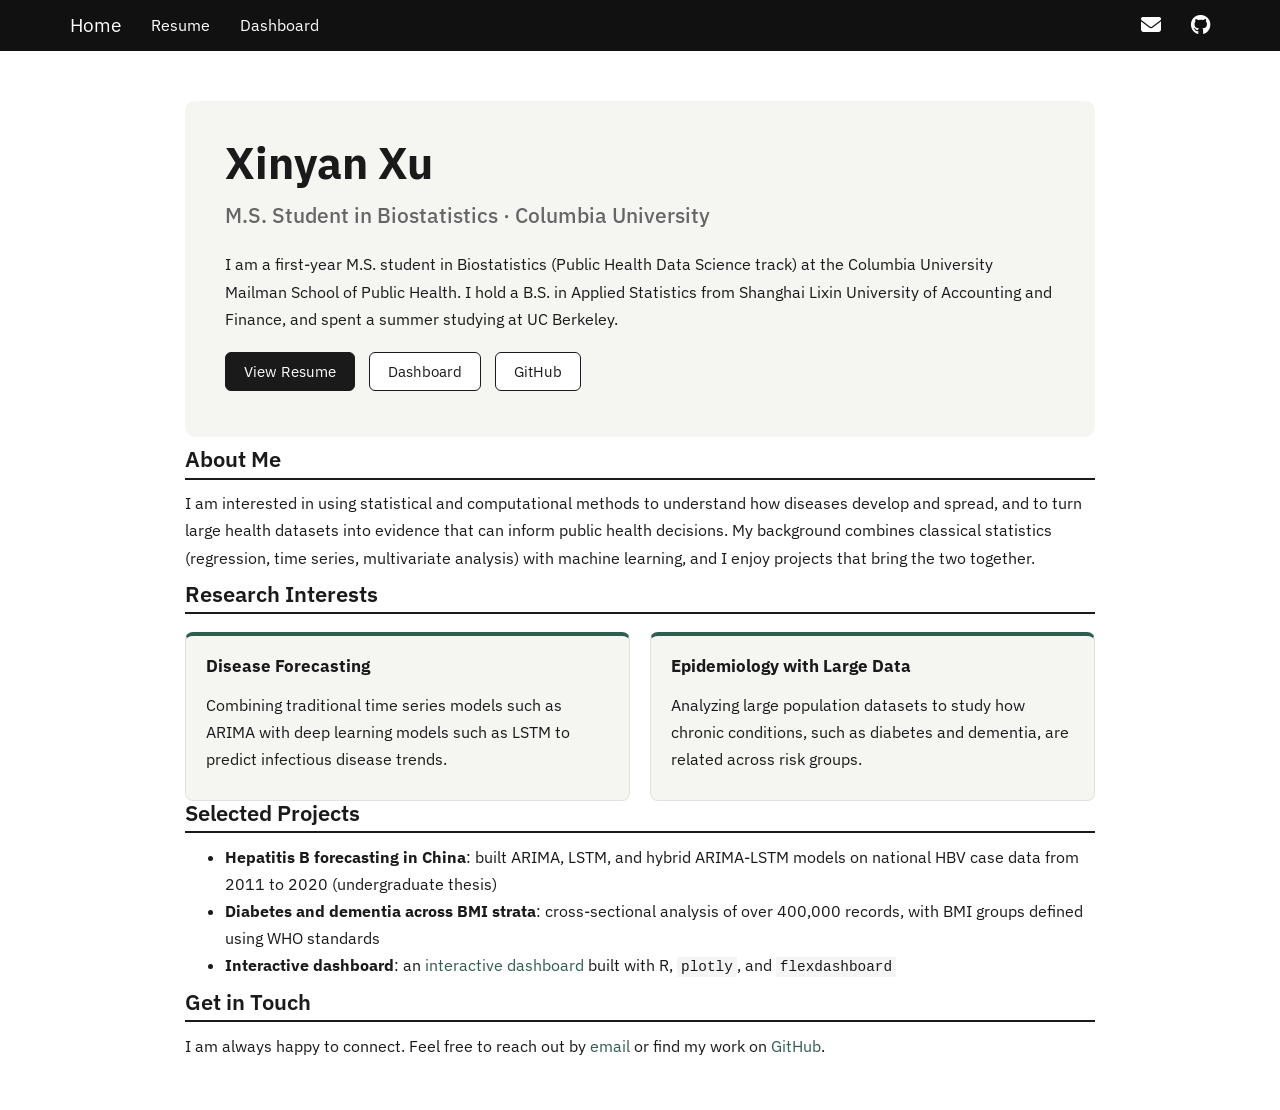
==== commit 16c8dc11: "Update website version" ====
--- a/index.html
+++ b/index.html
@@ -11,7 +11,7 @@
 
 
 
-<title>Hi, I’m Xinyan Xu</title>
+<title>Xinyan Xu</title>
 
 <script src="site_libs/header-attrs-2.32/header-attrs.js"></script>
 <script src="site_libs/jquery-3.6.0/jquery-3.6.0.min.js"></script>
@@ -60,6 +60,7 @@
 
 
 
+<link rel="stylesheet" href="styles.css" type="text/css" />
 
 
 
@@ -253,7 +254,7 @@
       </ul>
       <ul class="nav navbar-nav navbar-right">
         <li>
-  <a href="mailto:ava202407@outlook.com">
+  <a href="mailto:1533505248@qq.com">
     <span class="fa fa-envelope fa-lg"></span>
      
   </a>
@@ -264,12 +265,6 @@
      
   </a>
 </li>
-<li>
-  <a href="https://www.linkedin.com/in/xinyan-xu-9b0156449/">
-    <span class="fa fa-linkedin fa-lg"></span>
-     
-  </a>
-</li>
       </ul>
     </div><!--/.nav-collapse -->
   </div><!--/.container -->
@@ -279,31 +274,68 @@
 
 
 
-<h1 class="title toc-ignore">Hi, I’m Xinyan Xu</h1>
-
-</div>
-
-
-<p>Welcome to my personal website!</p>
-<p>I am an M.S. student in <strong>Biostatistics</strong> (Public Health
-Data Science track) at the Columbia University Mailman School of Public
-Health. I received my B.S. in Applied Statistics from Shanghai Lixin
-University of Accounting and Finance.</p>
-<p>My interests lie at the intersection of statistics, epidemiology, and
-machine learning. I have worked on projects such as forecasting
-hepatitis B incidence in China using ARIMA and LSTM models, and studying
-the association between diabetes and dementia across BMI groups using
-large-scale data.</p>
-<p>On this site you can find:</p>
+
+</div>
+
+
+<div class="hero">
+<p><span class="name">Xinyan Xu</span> <span class="tagline">M.S.
+Student in Biostatistics · Columbia University</span></p>
+<p>I am a first-year M.S. student in Biostatistics (Public Health Data
+Science track) at the Columbia University Mailman School of Public
+Health. I hold a B.S. in Applied Statistics from Shanghai Lixin
+University of Accounting and Finance, and spent a summer studying at UC
+Berkeley.</p>
+<div class="btn-row">
+<p><a href="resume.html" class="btn btn-primary">View Resume</a> <a
+href="dashboard.html" class="btn btn-default">Dashboard</a> <a
+href="https://github.com/Chekila" class="btn btn-default">GitHub</a></p>
+</div>
+</div>
+<div id="about-me" class="section level2">
+<h2>About Me</h2>
+<p>I am interested in using statistical and computational methods to
+understand how diseases develop and spread, and to turn large health
+datasets into evidence that can inform public health decisions. My
+background combines classical statistics (regression, time series,
+multivariate analysis) with machine learning, and I enjoy projects that
+bring the two together.</p>
+</div>
+<div id="research-interests" class="section level2">
+<h2>Research Interests</h2>
+<div class="cards">
+<div class="card">
+<p><strong>Disease Forecasting</strong></p>
+<p>Combining traditional time series models such as ARIMA with deep
+learning models such as LSTM to predict infectious disease trends.</p>
+</div>
+<div class="card">
+<p><strong>Epidemiology with Large Data</strong></p>
+<p>Analyzing large population datasets to study how chronic conditions,
+such as diabetes and dementia, are related across risk groups.</p>
+</div>
+</div>
+</div>
+<div id="selected-projects" class="section level2">
+<h2>Selected Projects</h2>
 <ul>
-<li>My <a href="resume.html">resume</a>, with my education, research,
-and work experience</li>
-<li>An <a href="dashboard.html">interactive dashboard</a> I built using
-R, <code>plotly</code>, and <code>flexdashboard</code></li>
+<li><strong>Hepatitis B forecasting in China</strong>: built ARIMA,
+LSTM, and hybrid ARIMA-LSTM models on national HBV case data from 2011
+to 2020 (undergraduate thesis)</li>
+<li><strong>Diabetes and dementia across BMI strata</strong>:
+cross-sectional analysis of over 400,000 records, with BMI groups
+defined using WHO standards</li>
+<li><strong>Interactive dashboard</strong>: an <a
+href="dashboard.html">interactive dashboard</a> built with R,
+<code>plotly</code>, and <code>flexdashboard</code></li>
 </ul>
-<p>Feel free to reach out by <a
-href="mailto:ava202407@outlook.com">email</a> or check out my work on <a
+</div>
+<div id="get-in-touch" class="section level2">
+<h2>Get in Touch</h2>
+<p>I am always happy to connect. Feel free to reach out by <a
+href="mailto:ava202407@outlook.com">email</a> or find my work on <a
 href="https://github.com/Chekila">GitHub</a>.</p>
+</div>
 
 
 
--- a/styles.css
+++ b/styles.css
@@ -0,0 +1,183 @@
+@import url('https://fonts.googleapis.com/css2?family=IBM+Plex+Sans:wght@400;500;600;700&display=swap');
+
+/* Color and font settings */
+:root {
+  --text: #1a1a1a;
+  --muted: #666666;
+  --nav-bg: #111111;
+  --accent: #2f5d50;
+  --panel-bg: #f5f5f2;
+  --border: #e2e2dd;
+  --font: 'IBM Plex Sans', 'Segoe UI', sans-serif;
+}
+
+/* General */
+body {
+  font-family: var(--font);
+  font-size: 16px;
+  line-height: 1.7;
+  color: var(--text);
+}
+
+.main-container {
+  max-width: 960px;
+}
+
+h1, h2, h3, h4 {
+  font-family: var(--font);
+  font-weight: 600;
+  color: var(--text);
+}
+
+h1.title {
+  margin-top: 30px;
+}
+
+h2 {
+  font-size: 22px;
+  margin-top: 44px;
+  padding-bottom: 6px;
+  border-bottom: 2px solid var(--text);
+}
+
+a {
+  color: var(--accent);
+}
+
+a:hover {
+  color: var(--text);
+}
+
+/* Navigation bar */
+.navbar,
+.navbar-default,
+.navbar-inverse {
+  background-color: var(--nav-bg) !important;
+  border-color: var(--nav-bg) !important;
+  font-family: var(--font);
+}
+
+.navbar .navbar-brand,
+.navbar .navbar-nav > li > a {
+  color: #ffffff !important;
+}
+
+.navbar .navbar-brand:hover,
+.navbar .navbar-nav > li > a:hover,
+.navbar .navbar-nav > .active > a,
+.navbar .navbar-nav > .active > a:hover {
+  color: #ffffff !important;
+  background-color: #2a2a2a !important;
+}
+
+/* Landing page */
+.hero {
+  background-color: var(--panel-bg);
+  border-radius: 10px;
+  padding: 36px 40px;
+  margin: 36px 0 10px;
+}
+
+.hero .name {
+  display: block;
+  font-size: 44px;
+  font-weight: 700;
+  color: var(--text);
+  line-height: 1.2;
+}
+
+.hero .tagline {
+  display: block;
+  font-size: 21px;
+  font-weight: 500;
+  color: var(--muted);
+  margin: 8px 0 18px;
+}
+
+.btn-row .btn {
+  margin: 8px 10px 0 0;
+  border-radius: 6px;
+  padding: 8px 18px;
+  font-family: var(--font);
+}
+
+.btn-row .btn-primary {
+  background-color: var(--text);
+  border-color: var(--text);
+  color: #ffffff;
+}
+
+.btn-row .btn-default {
+  background-color: #ffffff;
+  border: 1px solid var(--text);
+  color: var(--text);
+}
+
+.btn-row .btn:hover {
+  opacity: 0.8;
+}
+
+.cards {
+  display: grid;
+  grid-template-columns: repeat(auto-fit, minmax(280px, 1fr));
+  gap: 20px;
+  margin-top: 18px;
+}
+
+.card {
+  border: 1px solid var(--border);
+  border-top: 4px solid var(--accent);
+  border-radius: 8px;
+  padding: 16px 20px;
+  background: var(--panel-bg);
+}
+
+.card p:first-child strong {
+  color: var(--text);
+  font-size: 17px;
+}
+
+/* Resume page */
+.entry {
+  margin-bottom: 24px;
+}
+
+.entry-head {
+  display: flex;
+  justify-content: space-between;
+  align-items: baseline;
+  flex-wrap: wrap;
+  gap: 8px;
+}
+
+.entry-title {
+  font-weight: 600;
+  font-size: 17px;
+  color: var(--text);
+}
+
+.entry-date {
+  color: var(--muted);
+  font-size: 14px;
+  white-space: nowrap;
+}
+
+.entry-sub {
+  display: block;
+  font-style: italic;
+  color: var(--muted);
+  margin-bottom: 4px;
+}
+
+.entry ul {
+  margin-top: 4px;
+  padding-left: 22px;
+}
+
+.summary {
+  font-size: 17px;
+  color: #444444;
+  border-left: 4px solid var(--accent);
+  padding: 4px 0 4px 16px;
+  margin: 10px 0;
+}
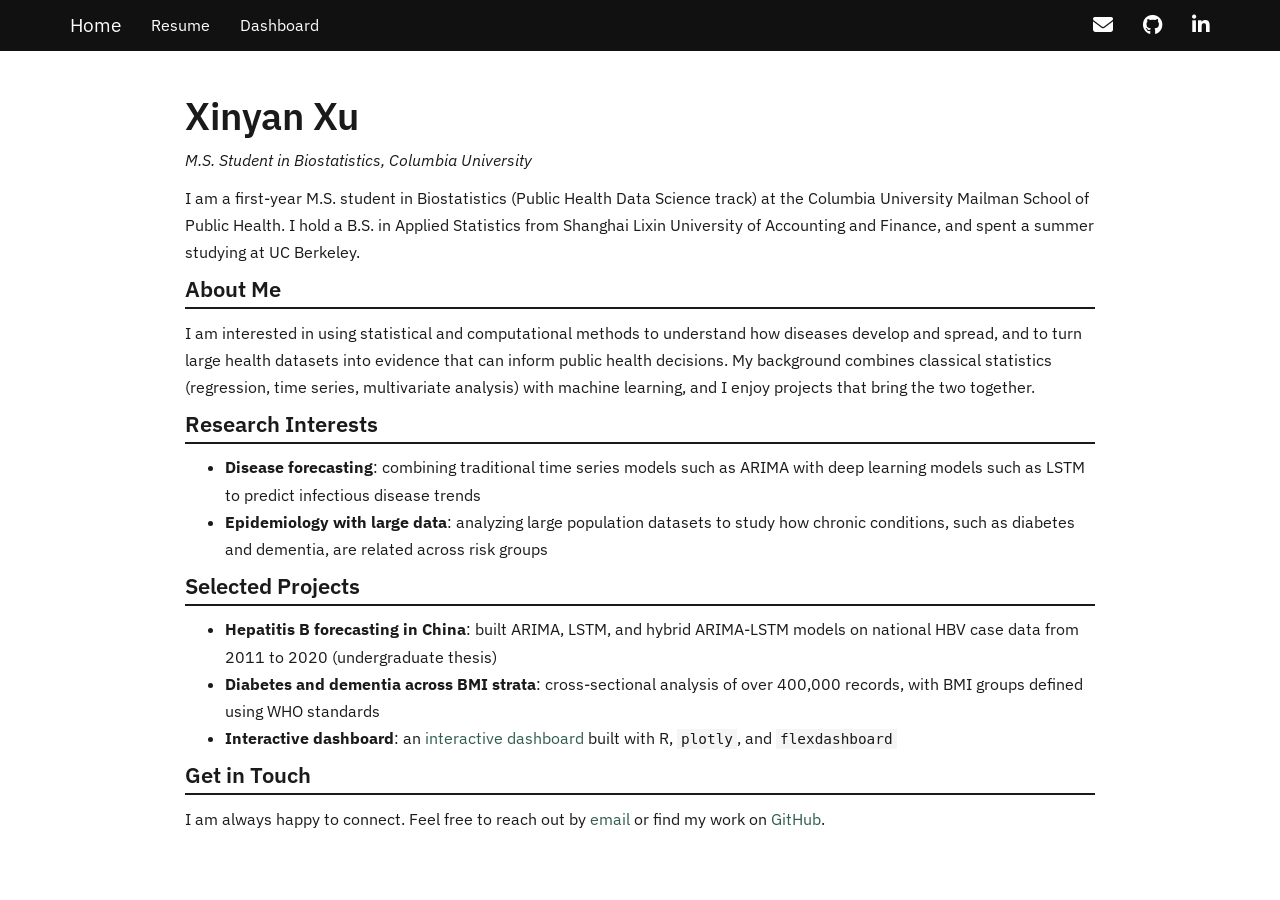
==== commit d9214226: "Update website" ====
--- a/index.html
+++ b/index.html
@@ -265,6 +265,12 @@
      
   </a>
 </li>
+<li>
+  <a href="https://www.linkedin.com/in/xinyan-xu-9b0156449/">
+    <span class="fa fa-linkedin fa-lg"></span>
+     
+  </a>
+</li>
       </ul>
     </div><!--/.nav-collapse -->
   </div><!--/.container -->
@@ -274,24 +280,17 @@
 
 
 
-
-</div>
-
-
-<div class="hero">
-<p><span class="name">Xinyan Xu</span> <span class="tagline">M.S.
-Student in Biostatistics · Columbia University</span></p>
+<h1 class="title toc-ignore">Xinyan Xu</h1>
+
+</div>
+
+
+<p><em>M.S. Student in Biostatistics, Columbia University</em></p>
 <p>I am a first-year M.S. student in Biostatistics (Public Health Data
 Science track) at the Columbia University Mailman School of Public
 Health. I hold a B.S. in Applied Statistics from Shanghai Lixin
 University of Accounting and Finance, and spent a summer studying at UC
 Berkeley.</p>
-<div class="btn-row">
-<p><a href="resume.html" class="btn btn-primary">View Resume</a> <a
-href="dashboard.html" class="btn btn-default">Dashboard</a> <a
-href="https://github.com/Chekila" class="btn btn-default">GitHub</a></p>
-</div>
-</div>
 <div id="about-me" class="section level2">
 <h2>About Me</h2>
 <p>I am interested in using statistical and computational methods to
@@ -303,18 +302,14 @@
 </div>
 <div id="research-interests" class="section level2">
 <h2>Research Interests</h2>
-<div class="cards">
-<div class="card">
-<p><strong>Disease Forecasting</strong></p>
-<p>Combining traditional time series models such as ARIMA with deep
-learning models such as LSTM to predict infectious disease trends.</p>
-</div>
-<div class="card">
-<p><strong>Epidemiology with Large Data</strong></p>
-<p>Analyzing large population datasets to study how chronic conditions,
-such as diabetes and dementia, are related across risk groups.</p>
-</div>
-</div>
+<ul>
+<li><strong>Disease forecasting</strong>: combining traditional time
+series models such as ARIMA with deep learning models such as LSTM to
+predict infectious disease trends</li>
+<li><strong>Epidemiology with large data</strong>: analyzing large
+population datasets to study how chronic conditions, such as diabetes
+and dementia, are related across risk groups</li>
+</ul>
 </div>
 <div id="selected-projects" class="section level2">
 <h2>Selected Projects</h2>
